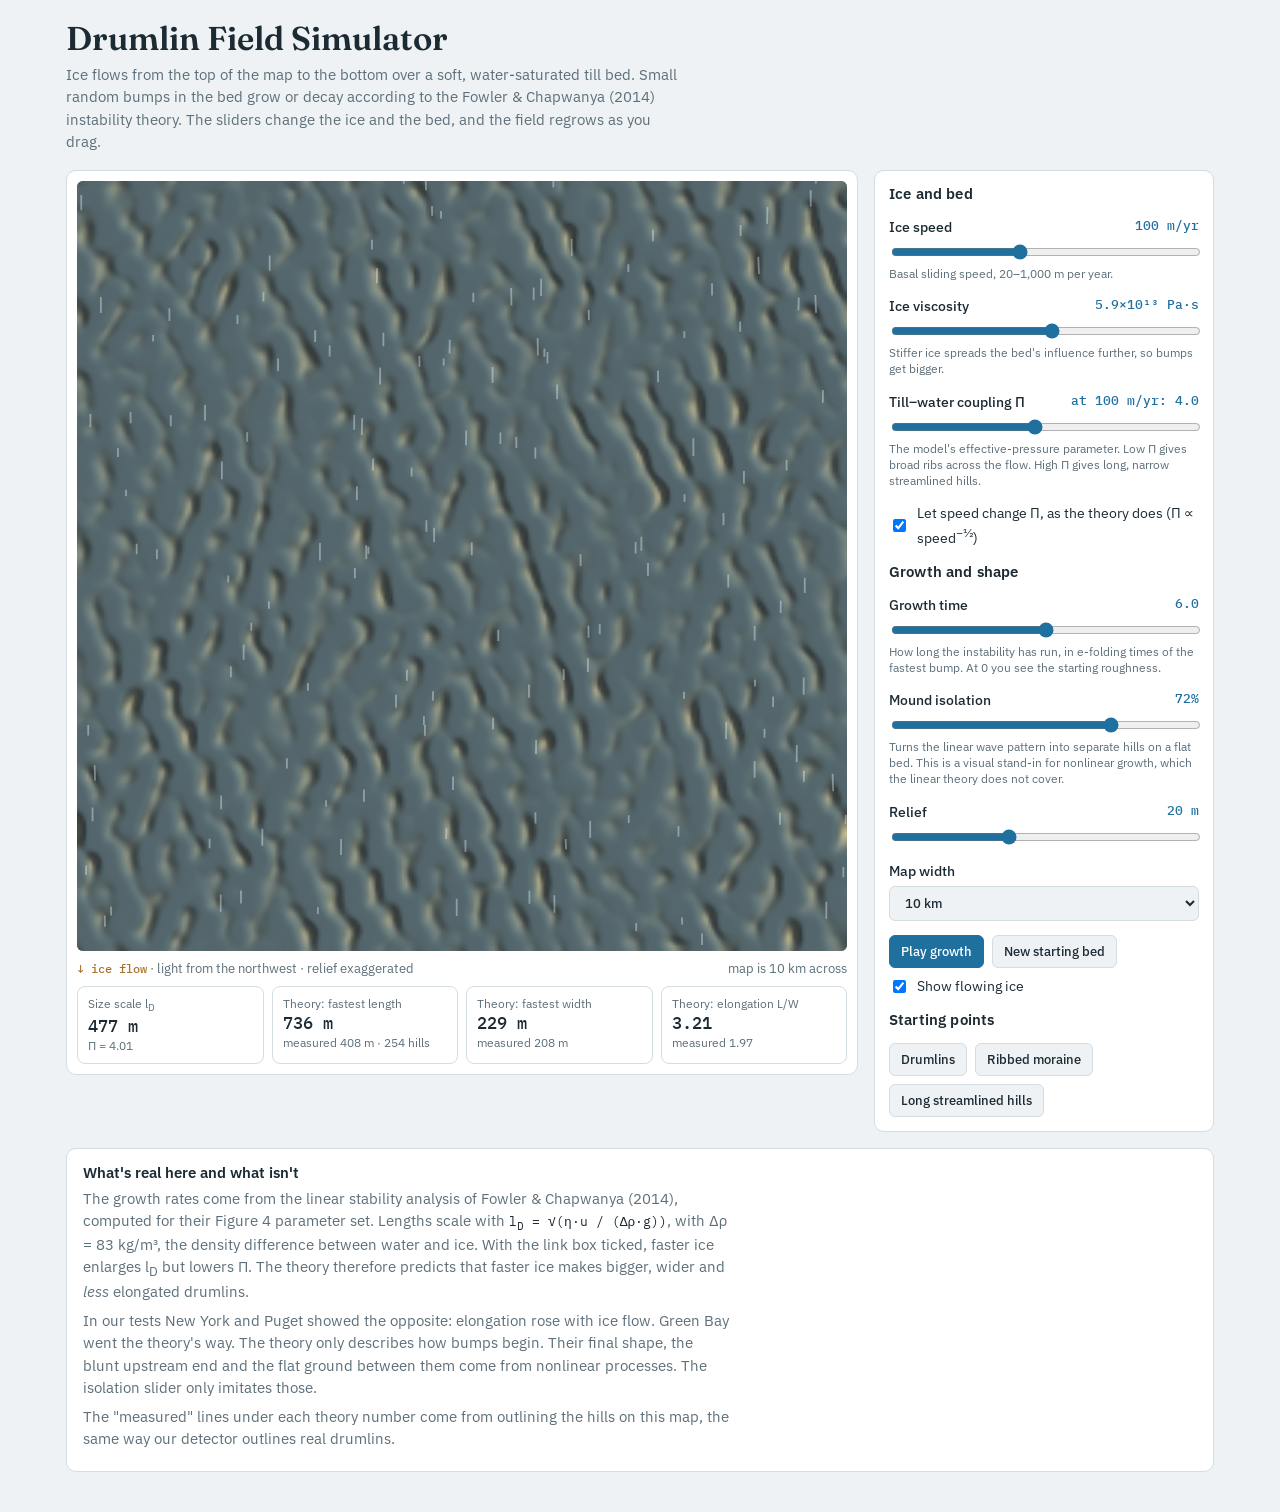
==== docs/sim/index.html @ 43f28263 "Drumlin formation write-up, code and data as a GitHub Pages site Co-Authored-By: Claude Opus 5.5 <no" ====
<!DOCTYPE html>
<html lang="en">
<head>
<meta charset="utf-8">
<meta name="viewport" content="width=device-width, initial-scale=1">
<title>Drumlin Field Simulator</title>
<link rel="preconnect" href="https://fonts.googleapis.com">
<link href="https://fonts.googleapis.com/css2?family=Fraunces:opsz,wght@9..144,600&family=IBM+Plex+Sans:wght@400;500;600&family=IBM+Plex+Mono:wght@400;500&display=swap" rel="stylesheet">
<style>
/* Layout: terrain map first, controls stacked beside it on desktop and below it on phones. Glacial palette: slate neutrals, meltwater-blue accent, till-ochre secondary. */
:root{
  --bg:#eef2f4; --panel:#ffffff; --ink:#1c2a33; --muted:#5d6f7a; --line:#d3dde2;
  --accent:#1f6f9f; --till:#a8742a;
  --display:"Fraunces", Georgia, serif; --body:"IBM Plex Sans", system-ui, sans-serif; --mono:"IBM Plex Mono", ui-monospace, monospace;
  color-scheme: light;
}
@media (prefers-color-scheme: dark){
  :root:not([data-theme="light"]){ --bg:#0f171c; --panel:#16222a; --ink:#e3ecf0; --muted:#93a6b0; --line:#2a3a44; --accent:#5fb0e0; --till:#d9a45a; color-scheme: dark; }
}
:root[data-theme="dark"]{ --bg:#0f171c; --panel:#16222a; --ink:#e3ecf0; --muted:#93a6b0; --line:#2a3a44; --accent:#5fb0e0; --till:#d9a45a; color-scheme: dark; }
*{box-sizing:border-box}
html,body{margin:0;background:var(--bg);color:var(--ink);font:15px/1.5 var(--body)}
main{max-width:1180px;margin:0 auto;padding:20px 16px 40px;display:grid;gap:16px}
header h1{font:600 clamp(1.5rem,3.4vw,2.2rem)/1.15 var(--display);margin:0 0 6px;text-wrap:balance}
header p{margin:0;color:var(--muted);max-width:68ch}
.app{display:grid;grid-template-columns:minmax(0,1fr) 340px;gap:16px;align-items:start}
@media (max-width:860px){.app{grid-template-columns:1fr}}
.mapcard{background:var(--panel);border:1px solid var(--line);border-radius:10px;padding:10px;display:grid;gap:8px}
.mapwrap{position:relative;width:100%;aspect-ratio:1/1;border-radius:6px;overflow:hidden;background:#888}
.mapwrap canvas{position:absolute;inset:0;width:100%;height:100%;image-rendering:auto}
.maprow{display:flex;flex-wrap:wrap;gap:8px;align-items:center;justify-content:space-between;font-size:13px;color:var(--muted)}
.stats{display:grid;grid-template-columns:repeat(4,minmax(0,1fr));gap:8px}
@media (max-width:520px){.stats{grid-template-columns:repeat(2,minmax(0,1fr))}}
.stat{border:1px solid var(--line);border-radius:8px;padding:8px 10px}
.stat .k{font-size:12px;color:var(--muted)}
.stat .v{font:500 1.15rem/1.2 var(--mono);font-variant-numeric:tabular-nums}
.stat .s{font-size:12px;color:var(--muted);font-variant-numeric:tabular-nums}
.panel{background:var(--panel);border:1px solid var(--line);border-radius:10px;padding:14px;display:grid;gap:14px}
.panel h2{font:600 1rem/1.2 var(--body);margin:0;letter-spacing:.01em}
.ctl{display:grid;gap:4px}
.ctl label{display:flex;justify-content:space-between;gap:8px;font-size:14px;font-weight:500}
.ctl label output{font:500 13px var(--mono);color:var(--accent);font-variant-numeric:tabular-nums;white-space:nowrap}
.ctl small{color:var(--muted);font-size:12px;line-height:1.35}
input[type=range]{width:100%;accent-color:var(--accent)}
.row{display:flex;flex-wrap:wrap;gap:8px}
button,select{font:500 13px var(--body);color:var(--ink);background:var(--bg);border:1px solid var(--line);border-radius:6px;padding:7px 11px;cursor:pointer}
button:hover,select:hover{border-color:var(--accent)}
button.primary{background:var(--accent);color:#fff;border-color:var(--accent)}
button:focus-visible,select:focus-visible,input:focus-visible{outline:2px solid var(--accent);outline-offset:2px}
.check{display:flex;gap:8px;align-items:center;font-size:14px}
.notes{background:var(--panel);border:1px solid var(--line);border-radius:10px;padding:14px 16px;color:var(--ink)}
.notes h2{font:600 1rem var(--body);margin:0 0 6px}
.notes p{margin:6px 0;max-width:72ch;color:var(--muted)}
.notes code{font-family:var(--mono);font-size:13px;color:var(--ink)}
.flowtag{font:500 12px var(--mono);color:var(--till)}
</style>
</head>
<body>
<main>
  <header>
    <h1>Drumlin Field Simulator</h1>
    <p>Ice flows from the top of the map to the bottom over a soft, water-saturated till bed. Small random bumps in the bed grow or decay according to the Fowler &amp; Chapwanya (2014) instability theory. The sliders change the ice and the bed, and the field regrows as you drag.</p>
  </header>

  <div class="app">
    <section class="mapcard" aria-label="Simulated bed">
      <div class="mapwrap" id="mapwrap">
        <canvas id="terrain" width="256" height="256" aria-label="Shaded relief of the simulated glacier bed"></canvas>
        <canvas id="ice" aria-hidden="true"></canvas>
      </div>
      <div class="maprow">
        <span><span class="flowtag">↓ ice flow</span> · light from the northwest · relief exaggerated</span>
        <span id="scalebar"></span>
      </div>
      <div class="stats">
        <div class="stat"><div class="k">Size scale l<sub>D</sub></div><div class="v" id="sLd">–</div><div class="s" id="sPi">–</div></div>
        <div class="stat"><div class="k">Theory: fastest length</div><div class="v" id="sL">–</div><div class="s" id="sLm">–</div></div>
        <div class="stat"><div class="k">Theory: fastest width</div><div class="v" id="sW">–</div><div class="s" id="sWm">–</div></div>
        <div class="stat"><div class="k">Theory: elongation L/W</div><div class="v" id="sE">–</div><div class="s" id="sEm">–</div></div>
      </div>
    </section>

    <section class="panel" aria-label="Controls">
      <h2>Ice and bed</h2>
      <div class="ctl">
        <label for="u">Ice speed <output id="uo"></output></label>
        <input id="u" type="range" min="0" max="1" step="0.001" value="0.411">
        <small>Basal sliding speed, 20–1,000 m per year.</small>
      </div>
      <div class="ctl">
        <label for="eta">Ice viscosity <output id="etao"></output></label>
        <input id="eta" type="range" min="0" max="1" step="0.001" value="0.52">
        <small>Stiffer ice spreads the bed's influence further, so bumps get bigger.</small>
      </div>
      <div class="ctl">
        <label for="pi">Till–water coupling Π <output id="pio"></output></label>
        <input id="pi" type="range" min="0" max="1" step="0.001" value="0.463">
        <small>The model's effective-pressure parameter. Low Π gives broad ribs across the flow. High Π gives long, narrow streamlined hills.</small>
      </div>
      <label class="check" for="link"><input id="link" type="checkbox" checked> <span>Let speed change Π, as the theory does (Π ∝ speed<sup>−½</sup>)</span></label>

      <h2>Growth and shape</h2>
      <div class="ctl">
        <label for="t">Growth time <output id="to"></output></label>
        <input id="t" type="range" min="0" max="12" step="0.05" value="6">
        <small>How long the instability has run, in e-folding times of the fastest bump. At 0 you see the starting roughness.</small>
      </div>
      <div class="ctl">
        <label for="iso">Mound isolation <output id="isoo"></output></label>
        <input id="iso" type="range" min="0" max="1" step="0.01" value="0.72">
        <small>Turns the linear wave pattern into separate hills on a flat bed. This is a visual stand-in for nonlinear growth, which the linear theory does not cover.</small>
      </div>
      <div class="ctl">
        <label for="relief">Relief <output id="reliefo"></output></label>
        <input id="relief" type="range" min="2" max="50" step="1" value="20">
      </div>
      <div class="ctl">
        <label for="size">Map width</label>
        <select id="size"><option value="10000" selected>10 km</option><option value="20000">20 km</option><option value="40000">40 km</option></select>
      </div>
      <div class="row">
        <button class="primary" id="play" type="button">Play growth</button>
        <button id="seed" type="button">New starting bed</button>
        <label class="check" for="showice"><input id="showice" type="checkbox" checked> Show flowing ice</label>
      </div>
      <h2>Starting points</h2>
      <div class="row">
        <button type="button" data-preset="drumlins">Drumlins</button>
        <button type="button" data-preset="ribs">Ribbed moraine</button>
        <button type="button" data-preset="streamlined">Long streamlined hills</button>
      </div>
    </section>
  </div>

  <section class="notes">
    <h2>What's real here and what isn't</h2>
    <p>The growth rates come from the linear stability analysis of Fowler &amp; Chapwanya (2014), computed for their Figure 4 parameter set. Lengths scale with <code>l<sub>D</sub> = √(η·u / (Δρ·g))</code>, with Δρ = 83 kg/m³, the density difference between water and ice. With the link box ticked, faster ice enlarges l<sub>D</sub> but lowers Π. The theory therefore predicts that faster ice makes bigger, wider and <em>less</em> elongated drumlins.</p>
    <p>In our tests New York and Puget showed the opposite: elongation rose with ice flow. Green Bay went the theory's way. The theory only describes how bumps begin. Their final shape, the blunt upstream end and the flat ground between them come from nonlinear processes. The isolation slider only imitates those.</p>
    <p>The "measured" lines under each theory number come from outlining the hills on this map, the same way our detector outlines real drumlins.</p>
  </section>
</main>
<script>
const GROW={k1:[0.02, 0.02239, 0.02506, 0.02805, 0.0314, 0.03515, 0.03934, 0.04404, 0.0493, 0.05518, 0.06177, 0.06914, 0.07739, 0.08663, 0.09697, 0.10855, 0.12151, 0.13601, 0.15225, 0.17042, 0.19077, 0.21354, 0.23903, 0.26756, 0.2995, 0.33525, 0.37527, 0.42006, 0.47021, 0.52634, 0.58916, 0.65949, 0.73822, 0.82634, 0.92498, 1.03539, 1.15898, 1.29733, 1.45219, 1.62554, 1.81958, 2.03678, 2.27991, 2.55207, 2.85671, 3.19771, 3.57942, 4.0067, 4.48497, 5.02034, 5.61962, 6.29043, 7.04132, 7.88184, 8.82269, 9.87585, 11.05473, 12.37433, 13.85145, 15.50489, 17.35571, 19.42745, 21.7465, 24.34237, 27.24812, 30.50071, 34.14158, 38.21704, 42.779, 47.88552, 53.60159, 60.0],k2:[0.01, 0.01141, 0.01303, 0.01487, 0.01698, 0.01938, 0.02212, 0.02524, 0.02882, 0.03289, 0.03754, 0.04285, 0.04891, 0.05583, 0.06373, 0.07274, 0.08303, 0.09478, 0.10818, 0.12348, 0.14095, 0.16089, 0.18364, 0.20962, 0.23926, 0.27311, 0.31173, 0.35583, 0.40615, 0.4636, 0.52917, 0.60402, 0.68945, 0.78697, 0.89828, 1.02533, 1.17035, 1.33589, 1.52484, 1.74051, 1.98669, 2.26769, 2.58843, 2.95454, 3.37243, 3.84943, 4.3939, 5.01537, 5.72475, 6.53446, 7.4587, 8.51366, 9.71783, 11.09233, 12.66123, 14.45204, 16.49614, 18.82936, 21.4926, 24.53252, 28.00241, 31.96308, 36.48396, 41.64426, 47.53445, 54.25774, 61.93198, 70.69167, 80.69033, 92.1032, 105.13032, 120.0],Pi:[1.0, 1.3, 1.7, 2.2, 3.0, 4.0, 5.5, 7.5, 10.0, 14.0, 20.0],n1:72,n2:72,b64:'AAAAAAAAAAD//////////////v/+//3//f/8//v/+v/4//b/9P/x/+7/6f/k/97/1v/O/8X/u/+x/6n/pf+p/7n/3v8jAJcATQFgAu0DEgbhCE8MIhD1E0kXuhkdG38bEhsPGqwYFBdiFa0TABJlEOEOdw0oDPMK2gnZCPEHHgdhBrYFHAWSBBcEqANFA+wCAAAAAAAAAAD//////////////v/+//3//f/8//v/+v/4//b/9P/x/+7/6f/k/97/1v/O/8X/u/+x/6n/pf+p/7n/3v8jAJcATQFgAu0DEgbhCE8MIhD1E0kXuhkdG38bEhsPGqwYFBdiFa0TABJlEOEOdw0oDPMK2gnZCPEHHgdhBrYFHAWSBBcEqANFA+wCAAAAAAAAAAD//////////////v/+//3//f/8//v/+v/4//b/9P/x/+7/6f/k/97/1v/O/8X/u/+x/6n/pf+p/7n/3v8jAJcATQFgAu0DEgbhCE8MIhD1E0kXuhkdG38bEhsPGqwYFBdiFa0TABJlEOEOdw0oDPMK2gnZCPEHHgdhBrYFHAWSBBcEqANFA+wCAAAAAAAAAAD//////////////v/+//3//f/8//v/+v/4//b/9P/x/+7/6f/k/97/1v/O/8X/u/+x/6n/pf+p/7n/3v8jAJcATQFgAu0DEgbhCE8MIhD1E0kXuhkdG38bEhsPGqwYFBdiFa0TABJlEOEOdw0oDPMK2gnZCPEHHgdhBrYFHAWSBBcEqANFA+wCAAAAAAAA/////////////////v/+//3//f/8//v/+v/4//b/9P/x/+7/6f/k/97/1v/O/8X/u/+x/6n/pf+p/7n/3v8jAJcATQFgAu0DEgbhCE8MIxD1E0kXuhkdG38bEhsPGqwYFBdiFa0TABJlEOEOdw0oDPMK2gnZCPEHHgdhBrYFHAWSBBcEqANFA+wCAAAAAAAA//////////////7//v/+//3//f/8//v/+v/4//b/9P/x/+3/6f/k/97/1v/O/8X/u/+x/6n/pf+p/7n/3v8jAJcATQFgAu0DEgbhCE8MIxD1E0kXuhkdG38bEhsPGqwYFBdiFa0TABJlEOEOdw0oDPMK2gnZCPEHHgdhBrYFHAWSBBcEqANFA+wCAAAAAP////////////////7//v/+//3//f/8//v/+v/4//b/9P/x/+3/6f/k/97/1v/O/8T/u/+x/6n/pf+p/7n/3v8jAJcATQFgAu4DEwbhCE8MIxD1E0kXuhkdG38bEhsPGqwYFBdiFa0TABJlEOEOdw0oDPMK2gnZCPEHHgdhBrYFHAWSBBcEqANFA+wCAAD///////////////////7//v/+//3//P/8//v/+v/4//b/9P/x/+3/6f/k/97/1v/O/8T/u/+x/6n/pf+p/7n/3v8jAJcATQFgAu4DEwbiCE8MIxD1E0kXuhkdG38bEhsPGqwYFBdiFa0TABJlEOEOdw0oDPMK2gnZCPEHHgdhBrYFHAWSBBcEqANFA+wC///////////////////+//7//v/+//3//P/8//v/+f/4//b/9P/x/+3/6f/k/93/1v/O/8T/u/+x/6n/pf+p/7n/3v8jAJcATgFgAu4DEwbiCE8MIxD1E0kXuhkdG38bEhsPGqwYFBdiFa0TABJlEOEOdw0oDPMK2gnZCPEHHgdhBrYFHAWSBBcEqANFA+wC///////////////////+//7//v/9//3//P/8//r/+f/4//b/9P/x/+3/6f/k/93/1v/O/8T/uv+x/6n/pf+p/7n/3v8kAJcATgFhAu4DEwbiCFAMIxD1E0kXuxkdG38bEhsPGqwYFBdiFa0TABJlEOEOdw0oDPMK2gnZCPEHHgdhBrYFHAWSBBcEqANFA+wC/////////////////v/+//7//v/9//3//P/7//r/+f/4//b/8//w/+3/6f/j/93/1v/O/8T/uv+x/6n/pf+p/7n/3/8kAJcATgFhAu4DFAbiCFAMJBD2E0oXuxkdG38bEhsPGqwYFBdiFa0TABJlEOEOdw0oDPMK2gnZCPEHHgdhBrYFHAWSBBcEqANFA+wC///////////+//7//v/+//7//f/9//z//P/7//r/+f/3//b/8//w/+3/6P/j/93/1v/N/8T/uv+x/6n/pf+p/7n/3/8kAJgATgFhAu8DFAbjCFAMJBD2E0oXuxkdG38bEhsPGqwYFBdiFa0TABJlEOEOdw0oDPMK2gnZCPEHHgdhBrYFHAWSBBcEqANFA+wC/v/+//7//v/+//7//v/+//7//f/9//z//P/7//r/+f/3//X/8//w/+z/6P/j/93/1v/N/8T/uv+x/6n/pf+p/7r/3/8kAJgATwFiAu8DFAbjCFEMJBD2E0oXuxkdG38bEhsPGqwYFBdiFa0TABJlEOEOdw0oDPMK2gnZCPEHHgdhBrYFHAWSBBcEqANFA+wC/v/+//7//v/+//7//v/9//3//f/8//z/+//6//r/+P/3//X/8v/w/+z/6P/j/9z/1f/N/8T/uv+x/6n/pf+p/7r/3/8kAJgATwFiAvADFQbkCFIMJRD3E0oXuxkeG38bEhsPGqwYFBdiFa0TABJlEOEOdw0oDPMK2gnZCPEHHgdhBrYFHAWSBBcEqANFA+wC/v/+//7//v/9//3//f/9//3//P/8//v/+//6//n/+P/2//T/8v/v/+z/5//i/9z/1f/N/8T/uv+w/6n/pf+p/7r/4P8lAJkAUAFjAvEDFgblCFIMJhD3E0sXuxkeG38bEhsPGqwYFBdiFa0TABJlEOEOdw0oDPMK2gnZCPEHHgdhBrYFHAWSBBcEqANFA+wC/f/9//3//f/9//3//P/8//z//P/7//v/+v/5//j/9//2//T/8v/v/+v/5//i/9z/1P/M/8P/uv+w/6n/pf+p/7r/4P8mAJoAUQFkAvIDGAbmCFQMJxD4E0sXvBkeG38bEhsPGqwYFBdiFawTABJlEOEOdw0oDPMK2gnZCPEHHgdhBrYFHAWSBBcEqANFA+wC/P/8//z//P/8//z//P/7//v/+//6//r/+f/4//j/9v/1//P/8f/u/+r/5v/h/9v/1P/M/8P/uf+w/6n/pf+p/7v/4f8mAJsAUgFmAvQDGQboCFUMKBD5E0wXvBkeG38bERsPGqwYExdiFawTABJlEOEOdw0oDPMK2gnZCPEHHgdhBrYFHAWSBBcEqANFA+wC+//7//v/+//7//v/+//6//r/+v/5//n/+P/4//b/9f/0//L/8P/t/+n/5f/g/9r/0//L/8L/uf+w/6j/pf+q/7v/4f8nAJwAVAFoAvYDGwbqCFcMKhD6E00XvBkeG4AbERsPGqwYExdiFawTABJlEOEOdw0oDPMK2gnZCPEHHgdhBrYFHAWSBBcEqANFA+wC+v/6//r/+v/6//r/+f/5//n/+P/4//j/9//2//X/9P/y//H/7v/s/+j/5P/f/9n/0v/K/8H/uP+v/6j/pf+q/7z/4v8pAJ4AVgFqAvgDHgbtCFoMLBD8E04XvRkeG4AbERsOGqwYExdiFawTABJlEOEOdw0oDPMK2QnZCPEHHgdhBrYFHAWSBBcEqANFA+wC+f/5//j/+P/4//j/+P/3//f/9//2//b/9f/0//T/8v/x/+//7f/q/+f/4//e/9j/0f/J/8D/uP+v/6j/pf+q/73/5P8qAKAAWAFtAvwDIgbxCF0MLxD+E1AXvhkfG4AbERsOGqwYExdiFawTABJlEOEOdw0oDPMK2QnZCPAHHgdgBrYFHAWSBBcEqANFA+wC+P/3//f/9//2//b/9v/1//X/9f/0//T/8//y//H/8P/v/+3/6//o/+X/4f/c/9b/z//I/7//t/+u/6j/pv+r/77/5f8tAKMAXAFxAgAEJgb1CGIMMxACFFIXvxkfG4AbERsOGqwYExdiFawTABJlEOEOdw0nDPMK2QnZCPAHHgdgBrYFHAWSBBcEqANFA+wC9//2//b/9f/0//T/9P/z//P/8v/y//H/8P/w/+//7f/s/+r/6P/l/+L/3v/a/9T/zf/G/77/tf+u/6j/pv+s/7//6P8wAKYAYAF2AgYELQb8CGgMOBAFFFQXwRkgG4AbERsOGqsYExdhFawTABJlEOEOdw0nDPMK2QnZCPAHHgdgBrYFHAWSBBcEqANFA+wC9v/1//T/9P/z//L/8f/x//D/7//v/+7/7f/s/+v/6v/p/+f/5f/i/9//2//X/9H/y//E/7z/tP+t/6f/pv+t/8H/6/80AKsAZgF9Ag0ENQYECW8MPxAKFFgXwxkhG4AbERsOGqsYEhdhFawT/xFlEOEOdw0nDPMK2QnZCPAHHgdgBrYFHAWSBBcEqANFA+wC9//1//T/8//y//D/7//u/+3/7P/r/+r/6v/p/+f/5v/l/+P/4f/e/9v/2P/T/87/yP/B/7r/sv+s/6f/p/+v/8T/7v85ALIAbgGGAhcEPwYOCXkMRxARFFwXxRkiG4AbEBsNGqoYEhdhFasT/xFkEOEOdg0nDPMK2QnZCPAHHgdgBrYFHAWSBBcEqANFA+wC+P/2//X/8//x//D/7v/t/+v/6v/o/+f/5v/k/+P/4v/g/97/3P/a/9f/0//P/8r/xP++/7f/sf+r/6f/qP+x/8j/9P9AALoAeAGRAiQETQYcCYYMUhAaFGIXyBkjG4AbEBsMGqoYERdgFasT/xFkEOAOdg0nDPMK2QnZCPAHHgdgBrYFHAWSBBcEqANFA+wC+f/3//b/9P/y//D/7v/s/+r/6P/m/+T/4v/h/9//3f/b/9n/1//U/9L/zv/K/8b/wP+7/7X/r/+q/6j/qv+1/83/+/9IAMUAhQGgAjQEXgYuCZcMYRAkFGkXzBklG4EbEBsMGqkYEBdgFaoT/hFkEOAOdg0nDPMK2QnZCPAHHgdgBrYFHAWSBBcEqANFA+wC+v/5//f/9v/0//L/8P/t/+r/6P/l/+P/4P/e/9v/2f/X/9T/0v/P/8z/yf/F/8H/vP+3/7L/rf+q/6n/rf+6/9T/BABUANQAlgG0AkoEdQZFCa0McxAzFHIX0hknG4EbDxsLGqgYEBdfFaoT/hFkEOAOdg0nDPMK2QnZCPAHHgdgBrYFHAWSBBcEqANFA+wC+//6//n/+P/2//T/8v/v/+z/6v/m/+P/4P/d/9r/1//U/9D/zv/K/8f/xP/A/7z/uP+0/7D/rP+q/6v/sf/B/97/EQBkAOcArAHNAmYEkwZjCckMixBFFH8X2RkqG4IbDhsKGqcYDhdeFakT/RFjEOAOdg0nDPMK2QnZCPAHHgdgBrYFHAWSBBcEqANFA+wC/P/8//v/+v/4//b/9P/y//D/7f/q/+b/4v/f/9v/1//T/8//y//I/8T/wP+9/7n/tv+y/6//rf+t/7D/uf/L/+z/IgB6AAABygHuAosEugaKCe0MqxBdFI8X4hkuG4IbDRsIGqUYDRdcFagT/BFiEN8OdQ0mDPIK2QnZCPAHHgdgBrYFHAWSBBcEqANFA+wC/f/9//z/+//6//n/9//1//P/8f/u/+r/5//j/9//2v/W/9H/zf/J/8T/wP+9/7n/tv+z/7H/sf+y/7j/xP/a////OgCWACIB8AEaA7sE7Aa8CRwN0xB8FKMX7RkzG4MbDBsGGqIYChdaFaYT+xFiEN4OdQ0mDPIK2QnYCPAHHgdgBrYFHAWSBBcEqANFA+wC/v/9//3//P/8//v/+v/4//f/9f/y//D/7P/p/+X/4f/c/9j/0//O/8r/xf/B/77/u/+5/7j/uv++/8f/1v/w/xoAWgC8AE4BIwJTA/kELQf9CVkNBhGjFL0X/Bk5G4QbChsDGp8YCBdYFaQT+hFgEN4OdA0mDPIK2AnYCPAHHgdgBrYFHAWSBBcEqANFA+wC/v/+//7//f/9//z//P/7//r/+P/2//X/8v/w/+3/6f/m/+H/3f/Z/9T/0P/N/8r/x//G/8f/y//S/97/8v8QAEAAhwDwAIoBZgKeA0kFgQdRCqYNSBHVFN4XDhpBG4YbCBv/GZsYBBdVFaIT+BFfENwOcw0lDPEK2AnYCPAHHgdgBrYFHAWSBBcEqANFA+wC/v/+//7//v/+//3//f/8//z/+//6//n/+P/2//T/8v/w/+3/6v/n/+T/4f/f/93/3P/d/+D/5v/w/wEAGgA+AHUAwwA1AdgBvgL+A7EF7Qe7CgkOmxEUFQgYJhpLG4cbBRv6GZYY/xZRFZ8T9RFdENsOcg0kDPEK2AnYCO8HHgdgBrYFHAWSBBcEqANFA+wC///+//7//v/+//7//v/+//7//f/9//3//P/8//v/+v/6//n/+P/3//b/9v/2//f/+f/9/wQADgAdADMAUgB+ALwAFQGRAT8CMQN8BDcGdwhDC4UOBBJjFTwYQxpXG4gbARv0GY8Y+RZMFZoT8hFaENkOcQ0jDPAK1wnXCO8HHQdgBrUFHAWSBBcEqANFA+wC/v/+//7//v///////////////////wAAAAAAAAEAAQACAAMABQAGAAkADAAQABUAHAAlADEAQgBYAHUAnQDSABwBgAEJAsUCxQMcBeIGJgntCyEPhhLFFX0YZhpmG4ob+xrrGYcY8RZFFZUT7hFXENYObw0iDO8K1gnXCO8HHQdgBrUFHAWSBBcEqANFA+wC/v/+//7//v////////8AAAAAAAABAAIAAwAEAAYACAAKAA0AEAAVABsAIgAqADUAQgBSAGYAfwCfAMcA+gA+AZUBCQKjAnADgQToBbgHAArBDOEPJhM8FssYkRp3G4ob9BrgGXsY5hY8FY4T6BFTENMObA0gDO4K1QnWCO4HHQdfBrUFHAWSBBcEqANFA+wC/v/+//7//v/+//////8AAAAAAQACAAQABQAHAAoADQAQABUAGwAiACsANgBEAFQAaACBAJ8AwwDwACYBagG/ASoCsgJiA0UEawXkBsEIDAvDDckQ5RPLFigZwxqKG4ob6RrSGWwY2RYwFYQT4RFNEM8OaQ0eDOwK1AnVCO4HHAdfBrUFHAWSBBcEqANFA+wC/f/9//7//v/+//////8AAAEAAgADAAUABwAKAA0AEQAWAB0AJQAvADsASgBcAHMAjwCxANoACwFHAZAB6AFUAtgCewNHBEYFhgYVCAAKTQz1DtoRxhRwF5IZ/BqeG4cb2hq+GVkYxxYiFXgT1xFGEMoOZQ0aDOoK0gnUCO0HHAdfBrQFGwWSBBYEqANFA+wC/P/8//3//f/+//7///8AAAEAAgAEAAYACQAMABAAFQAcACQALgA7AEoAXQB1AJIAtgDiABcBVwGlAQICcwL6Ap0DYQRPBXEG0Ad5CXQLwQ1WEBITwxUpGAcaOBuxG4AbxhqlGT8YsBYOFWkTyxE8EMIOYA0WDOcK0AnSCOwHGwdeBrQFGwWSBBYEqANFA+wC+//7//z//P/8//3//v///wAAAgAEAAcACgAOABMAGQAhACsAOABHAFoAcQCOALIA3wAVAVcBpwEIAnwCCAOuA3QEXwV2Br8HRAkJCxMNXg/aEWYU1BbtGIIadBvAG3MbqRqDGR4Ykxb2FFUTuxEwELkOWQ0RDOMKzgnQCOoHGgddBrQFGwWRBBYEqANEA+wC+f/6//r/+v/7//z//f/+/wAAAgAEAAcACwAQABYAHgAnADMAQQBUAGoAhwCqANUACgFLAZsB/AFxAv4CpwNvBFwFcQazBygJ0wq2DM8OExFwE8UV6RewGfcaqBvEG1obghpXGfMXbRbWFDsTpxEgEK0OUA0LDN4KygnOCOgHGAdcBrMFGgWRBBYEpwNEA+wC9//3//j/+P/5//r/+//9////AQAEAAgADAASABkAIgAtADsATABiAHwAngDHAPoAOQGGAeQBVwLiAokDUAQ8BU8Gjwf+CJ4KbgxrDowQxBL8FBQX7BhgGlgbyRu3GzAbShocGbwXPBatFBoTjREMEJ4ORA0CDNgKxQnKCOYHFwdbBrIFGgWQBBYEpwNEA+wC9P/1//X/9v/3//j/+f/7//3/AAADAAcADQATABwAJgAzAEMAVwBwAJAAtwDnACIBbAHGATQCugJbAx0EAgURBksHswhLChAM/g0NEC8SURRcFjUYwBnkGpQbyhuOG+8a/hnPGHQX/hV4FO8SaxHyD4oONg33C9AKvwnGCOMHFAdZBrEFGQWQBBUEpwNEA+wC8P/x//H/8v/z//X/9v/4//v//v8CAAcADQAUAB4AKgA5AEwAYwCBAKUA0gAKAU4BowELAokCIwPbA7cEuwXrBkgI1AmMC20Nbg+BEZYTmBVxFwgZShonG5gbnRs/G40alhlrGBkXrxU2FLoSQRHRD3EOIw3pC8UKuAnACN8HEQdXBq8FGAWPBBQEpgNEA+sC6//s/+3/7v/v//D/8v/0//f/+////wUADAAVACAALgBAAFUAcACSALwA7wAvAX4B3wFVAuUCkgNiBFgFeAbEBz8J5gq0DKMOphCtEqYUfRYdGHUZdRoVG1MbNBu/GgMaDRnqF6YWSxXjE3YSCxGoD1EOCg3XC7gKrgm5CNkHDgdUBq0FFgWOBBQEpgNDA+sC5f/l/+b/5//p/+r/7P/v//L/9//8/wIACwAVACIAMgBGAF4AfQCkANQADwFYAbEBHwKkAkUDBwTsBPoFMgeWCCYK3AuzDZ8PkhF8E0sV7BZRGGwZMxqjGrwahRoGGkoZXRhIFxcW0BR8EyISyBBzDygO6wy/C6YKoQmwCNIHCAdRBqoFFAWNBBMEpQNDA+sC3P/d/97/3//g/+L/5f/o/+z/8P/2//7/CAATACIANABLAGgAiwC3AO0AMAGCAecBYgL3AqoDfgR4BZoG5QdZCfMKqwx5DlEQIxLhE3oV4RYJGOwYhBnPGdEZjxkQGV4YgReBFmgVOhT+EroRdBAxD/UNxAyiC5AKkAmkCMoHAgdMBqcFEgWLBBIEpANCA+oC0P/R/9L/1P/W/9j/2//e/+P/6P/v//j/AgAQACEANgBQAHAAmADKAAcBUwGwASACqQJNAxAE9gQBBjIHiQgCCpoLRg38Dq8QUhLYEzUVXxZPFwEYchijGJgYVRjfFz4XeBaTFZYUhRNmEj0RDhDgDrYNkwx9C3QKfAmUCL4H+gZGBqMFDwWJBBAEowNBA+oCwv/C/8T/xv/I/8r/zf/R/9b/3f/k/+7/+/8KAB0ANQBTAHgApQDdACIBdwHeAVwC8gKkA3YEagWBBrsHFAmIChAMog0yD7UQIRJqE4oUehU2Fr4WERcxFyAX4hZ8FvAVRhWAFKITshKyEacQlA99DmgNVwxOC1EKYQmBCLAH7wY+Bp0FCwWGBA4EogNAA+kCrv+v/7H/sv+1/7j/vP/A/8b/zf/W/+H/7/8BABcAMgBUAH0AsQDwAD0BnAEOApcCOgP6A9gE1gXzBi0IfwniCk4Mug0bD2cQlxGkEooTRRTWFDwVeBWNFXsVRhXxFH4U8BNKE48SwRHjEPgPAw8IDgkNDAwVCyUKQAloCJ0H4gY0BpYFBQWCBAsEoAM/A+gClP+W/5j/mv+c/6D/pP+p/7D/uP/C/8//3//z/wwAKwBRAIAAugABAVcBvwE8AtECfwNJBDAFMgZOB4AIwQkJC1AMjg27Ds8PxRCaEU0S3BJJE5QTwBPNE70TkhNOE/MSgRL6EWERthD6DzEPXA59DZkMswvPCu8JFwlJCIYH0AYoBo0F/wR9BAgEnQM9A+YCc/91/3f/ef98/4D/hf+L/5P/nP+o/7f/yf/g//z/HwBKAH8AwAAOAW4B4AFnAgYDvgOPBHkFegaNB64I1Qn6ChcMJA0cDvoOvQ9iEOoQVRGmEd0R/BEEEvgR1xGiEVwRAxGaEB8QlQ/8DlQOnw3fDBcMSgt7Cq0J5AgiCGkHuwYYBoEF9gR3BAMEmgM7A+UCSP9K/0z/T/9T/1f/Xf9k/2z/d/+F/5X/qv/E/+T/DAA8AHgAwAAXAX8B+wGMAjMD8QPFBK0FpgapB7IIuQm4CqgLhgxNDfwNkg4PD3UPxA//DycQPhBEEDoQIhD6D8YPgw8yD9MOZw7sDWQNzwwuDIIL0AoYCl8JpwjzB0UHoAYEBnIF6wRvBP0DlgM4A+MCEP8S/xX/GP8c/yH/KP8w/zr/Rv9W/2n/gf+e/8P/8P8mAGkAuQAYAYoBDgKmAlQDFQTnBMgFsgagB4wIcAlHCg0LvwtcDOMMVQ2zDf4NOQ5kDoEOkg6WDo8Ofg5hDjsOCQ7NDYYNMw3UDGgM8AtsC90KRQqmCQMJXgi6BxkHfgbqBV8F3QRlBPYDkAM0A+ACyP7K/s3+0f7W/tz+4/7t/vj+B/8Y/y7/Sv9s/5X/x/8FAE8ApwAPAYkBFQK0AmQDJATwBMUFnAZxBz8IAAmyCVIK3gpYC8ALFQxcDJMMvgzeDPQMAA0DDf8M8gzeDMMMnwxzDD4MAAy4C2YLCAueCisKrQknCZoICQh2B+QGVgbMBUgFzARYBOwDiQMvA9wCa/5u/nL+dv58/oL+i/6W/qP+tP7J/uL+Av8o/1f/kP/V/ycAiAD4AHoBDQKvAmADGwTeBKMFZQYgB88HcQgCCYEJ8AlOCpwK3QoSCzsLWwtzC4MLjAuPC4wLhAt2C2MLSgsqCwQL1wqiCmMKHArKCW4JCQmaCCQIqAcoB6YGJQamBSsFtgRIBOADgAMoA9gC9f34/fz9Av4I/hD+Gv4n/jf+Sv5i/oD+pP7Q/gb/Rv+T/+7/WADRAFoB8QGWAkQD+AOvBGIFDwaxBkYHywdBCKcI/ghHCYMJtAncCfwJFAomCjIKOQo8CjsKNQosCh8KDQr3CdwJvAmVCWcJMQnzCK0IXQgECKQHPAfPBl4G6wV5BQgFnAQ0BNEDdgMgA9ICYP1k/Wn9b/13/YD9jP2b/a79xP3h/QP+Lf5g/p3+5v48/6D/FACVACUBwAFlAhADvANlBAgFoAUsBqoGGQd5B8sHEAhKCHkInwi+CNYI6Qj3CAEJBwkKCQkJBgkACfcI6wjcCMkIsgiWCHUITgggCOsHrgdoBxsHxwZsBgwGqQVEBd8EfAQbBL8DaAMWA8oCp/yr/LH8ufzC/M783Pzu/AT9H/1A/Wj9mf3U/Rr+bf7N/jz/uP9DANgAdwEcAsICZgMDBJcEHgWYBQQGYgayBvUGLQdcB4IHoAe5B8wH2wfnB+8H9Af3B/cH9gfyB+wH5AfaB8wHvAepB5EHdQdUBywH/wbKBo4GSwYCBrIFXwUHBa8EVgT+A6gDVwMJA8ACxvvM+9P73Pvn+/X7Bvwb/DX8Vvx8/Kz85fwp/Xr91/1D/r3+RP/X/3QAFgG6AV0C+gKNAxUEjwT8BFoFqwXvBSgGWAZ/Bp4GuAbMBt0G6QbzBvoG/gYBBwIHAgcAB/wG9wbwBucG3AbPBr4GqgaSBnYGVAYtBv8FzAWSBVIFDQXEBHcEKQTbA40DQgP5ArUCvvrF+s762frm+vf6C/sk+0P7afuX+877Efxf/Lv8Jf2d/SP+tf5S//X/nABBAeIBegIHA4YD+ANbBLAE+QQ2BWgFkgW0Bc8F5gX4BQYGEQYZBiAGJAYnBikGKQYoBiYGIwYeBhkGEQYIBvwF7gXeBckFsQWUBXIFSwUfBe0EtQR5BDkE9wOyA20DKQPmAqYClvmf+an5tfnF+dj58PkO+jL6XvqT+tP6H/t4+9/7Vvza/G39C/6x/lz/CACxAFIB6QFzAu4CWwO5AwkETQSFBLQE2wT6BBQFKAU5BUYFUAVYBV4FYwVmBWgFaQVpBWgFZgVjBV8FWgVUBUwFQwU3BSkFGAUDBeoEzQSsBIUEWgQqBPYDvgOEA0gDDAPPApUCX/ho+HP4gviU+Kr4xfjm+A75QPl8+cP5F/p6+uz6bfv9+5v8RP30/aj+W/8JAK4ARgHRAU0CuQIWA2UDpwPfAwwEMgRQBGkEfQSNBJoEpASsBLIEtwS7BL0EvgS/BL8EvgS9BLoEtwSzBK4EpwSfBJUEiQR6BGkEVAQ7BB4E/QPYA68DgQNRAx4D6gK0AoACMvc890j3V/dq94L3n/fC9+33Ivhi+K34B/lw+ej5cfoJ+7D7Yfwa/db9kf5G//L/kQAhAaABEAJwAsICBgM/A24DlQO0A84D4wPzAwEECwQUBBoEHwQjBCYEKAQpBCoEKgQpBCgEJgQjBCAEGwQWBA8EBwT8A/AD4QPPA7oDoQOFA2UDQQMaA/ACxAKWAmcCMfY79kf2VvZp9oD2nfbA9uv2H/de96n3A/hs+OX4bvkJ+rL6Z/sl/Oj8qv1o/hz/xP9dAOUAXQHEARwCZgKkAtcCAQMjAz8DVQNoA3YDggOLA5IDmAOdA6ADowOkA6YDpgOmA6YDpQOjA6EDngObA5YDkAOJA4ADdgNpA1oDSAMzAxoD/wLgAr4CmgJzAksCfvWH9ZL1n/Ww9cX13vX+9SX2VPaO9tP2JfeG9/j3evgN+bD5Yvoe++L7qfxt/Sv+3f6C/xYAmQAMAW4BwQEHAkECcQKYArgC0gLnAvgCBQMQAxkDIAMlAykDLAMvAzEDMgMyAzMDMgMyAzADLwMsAykDJgMhAxsDEwMKAwAD8wLjAtECvAKlAooCbQJNAiwCLfU09Tz1R/VV9Wb1e/WU9bT12/UK9kT2ifbc9j33r/cx+MT4Z/kY+tT6mPtd/B/92/2L/i3/wP9BALEAEgFjAagB4AEPAjUCVAJuAoICkwKgAqsCswK6Ar8CwwLGAskCywLMAs0CzQLNAswCzALKAsgCxgLDAr8CugKzAqwCowKYAooCewJpAlUCPgIlAgkCP/VE9Ur1UvVc9Wn1ePWL9aP1wPXj9Q/2RPaE9tD2KveU9w74mPgy+dr5jvpK+wj8xvx+/Sz+zP5e/9//UACxAAMBSAGCAbEB2AH4ARICJgI3AkUCUAJYAl8CZQJpAmwCbwJxAnICcwJ0AnQCdAJzAnICcAJuAmwCaAJkAl8CWAJRAkcCPAIvAiACDgL7AeUBpvWp9a71s/W69cL1zPXZ9en1/fUW9jT2WfaG9rz2/vZM96j3EviN+Bf5r/lT+gH7tftp/Bv9xP1j/vX+d//q/00AogDqACYBVwGAAaEBvQHTAeQB8wH+AQcCDwIVAhkCHQIgAiICJAIlAiUCJgImAiUCJAIjAiICIAIdAhkCFQIPAgkCAQL3AewB3wHQAb8BSvZM9k72UvZW9lv2YvZq9nT2gPaQ9qP2u/bY9vz2KPdd95z36PdA+Kb4G/me+S76yfps+xP8uvxe/fn9if4M/4H/6P9BAIwAzAAAASwBUAFuAYUBmQGoAbUBvwHHAc4B0wHXAdoB3AHeAeAB4AHhAeEB4QHgAeAB3gHcAdoB1wHTAc8ByQHCAboBsQGmAZkBEfcS9xT3FvcY9xz3H/ck9yr3Mvc790f3Vfdn9333mPe59+L3EvhN+JL45PhC+a75Jvqr+jn7zvtm/P/8k/0g/qP+Gv+D/+D/MAB0AK0A3AADASQBPgFTAWUBcgF+AYcBjgGUAZgBnAGfAaEBogGkAaQBpQGlAaUBpAGjAaIBoAGdAZoBlgGSAYwBhQF9AXMB5/fo9+n36vfr9+337/fy9/X3+vf/9wb4DvgY+CX4NfhJ+GH4fvii+M74AvlA+Yn53vk++qr6Ifuh+yf8sPw6/cD9P/62/iH/gf/V/x0AWwCPALoA3gD7ABMBJgE2AUMBTQFVAVwBYQFlAWgBawFtAW4BbwFwAXABcAFwAW8BbgFsAWoBaAFkAWABXAFWAU8BAAAAAAAAAAAAAAAA///////////+//7//v/9//z/+//6//j/9//0//L/7v/q/+X/3v/X/8//xf+7/7H/qP+j/6X/s//W/xgAiQA9AU4C1gPrBZEIrgsCDzUS6hTaFu0XLxjLF+0WwBViFO4SchH9D5UOPw3/C9YKxAnKCOYHFgdbBrIFGQWQBBUEpwNEA+wCAAAAAAAAAAAAAP/////////////+//7//v/9//z/+//6//j/9//0//L/7v/q/+X/3v/X/8//xf+7/7H/qP+j/6X/s//W/xgAiQA9AU4C1gPrBZEIrgsCDzUS6hTaFu0XLxjLF+0WwBViFO4SchH9D5UOPw3/C9YKxAnKCOYHFgdbBrIFGQWQBBUEpwNEA+wCAAAAAAAAAAAAAP/////////////+//7//v/9//z/+//6//j/9//0//L/7v/q/+X/3v/X/8//xf+7/7H/qP+j/6X/s//W/xgAiQA9AU4C1gPrBZEIrgsCDzUS6hTaFu0XLxjLF+0WwBViFO4SchH9D5UOPw3/C9YKxAnKCOYHFgdbBrIFGQWQBBUEpwNEA+wCAAAAAAAAAAAAAP/////////////+//7//v/9//z/+//6//j/9//0//L/7v/q/+X/3v/X/8//xf+7/7H/qP+j/6X/s//W/xgAiQA9AU4C1gPsBZEIrgsCDzUS6hTaFu0XLxjLF+0WwBViFO0SchH9D5UOPw3/C9YKxAnKCOYHFgdbBrIFGQWQBBUEpwNEA+wCAAAAAAAAAAAAAP/////////////+//7//f/9//z/+//6//j/9//0//L/7v/q/+X/3v/X/8//xf+7/7H/qP+j/6X/s//W/xgAiQA9AU4C1gPsBZEIrgsCDzUS6hTbFu0XLxjLF+0WwBViFO0SchH9D5UOPw3/C9YKxAnKCOYHFgdbBrIFGQWQBBUEpwNEA+wCAAAAAAAAAAD////////////////+//7//f/9//z/+//6//j/9v/0//H/7v/q/+T/3v/X/8//xf+7/7H/qP+j/6X/s//W/xgAiQA9AU4C1gPsBZIIrgsCDzUS6hTbFu0XLxjLF+0WwBViFO0SchH9D5UOPw3/C9YKxAnKCOYHFgdbBrIFGQWQBBUEpwNEA+wCAAAAAAAAAAD////////////////+//7//f/9//z/+//6//j/9v/0//H/7v/q/+T/3v/X/8//xf+7/7H/qP+j/6X/s//W/xgAiQA9AU4C1wPsBZIIrgsCDzUS6hTbFu0XLxjLF+0WwBViFO0SchH9D5UOPw3/C9YKxAnKCOYHFgdbBrIFGQWQBBUEpwNEA+wCAAAAAAAA/////////////////v/+//7//f/9//z/+//6//j/9v/0//H/7v/q/+T/3v/X/8//xf+7/7H/qP+j/6X/tP/W/xgAiQA+AU4C1wPsBZIIrgsCDzUS6hTbFu0XLxjLF+0WwBViFO0SchH9D5UOPw3/C9YKxAnKCOYHFgdbBrIFGQWQBBUEpwNEA+wCAAAAAP///////////////////v/+//7//f/9//z/+//6//j/9v/0//H/7v/q/+T/3v/X/8//xf+7/7H/qP+j/6X/tP/W/xgAiQA+AU4C1wPsBZIIrgsCDzUS6hTbFu0XLxjLF+0WwBViFO0SchH9D5UOPw3/C9YKxAnKCOYHFgdbBrIFGQWQBBUEpwNEA+wC/////////////////////////v/+//7//f/8//z/+//6//j/9v/0//H/7v/p/+T/3v/X/87/xf+7/7H/qP+j/6X/tP/W/xgAiQA+AU8C1wPsBZIIrgsCDzUS6hTbFu0XLxjLF+0WvxViFO0SchH9D5UOPw3/C9YKxAnKCOYHFgdbBrIFGQWQBBUEpwNEA+wC//////////////////////7//v/+//7//f/8//z/+//6//j/9v/0//H/7v/p/+T/3v/X/87/xf+7/7H/qP+j/6X/tP/W/xgAigA+AU8C1wPsBZIIrwsDDzYS6hTbFu0XLxjLF+0WvxViFO0SchH9D5UOPw3/C9YKxAnKCOYHFgdbBrIFGQWQBBUEpwNEA+wC///////////////////+//7//v/+//3//f/8//v/+v/5//j/9v/0//H/7f/p/+T/3v/X/87/xf+7/7H/qP+j/6X/tP/W/xkAigA+AU8C2APtBZMIrwsDDzYS6hTbFu0XLxjLF+0WvxViFO0SchH9D5UOPw3/C9YKxAnKCOYHFgdbBrIFGQWQBBUEpwNEA+wC//////////////7//v/+//7//v/+//3//f/8//v/+v/5//j/9v/0//H/7f/p/+T/3v/W/87/xf+7/7H/qP+j/6X/tP/W/xkAigA/AVAC2APtBZMIrwsDDzYS6xTbFu0XLxjLF+0WvxViFO0SchH9D5UOPw3/C9YKxAnKCOYHFgdbBrIFGQWQBBUEpwNEA+wC///+//7//v/+//7//v/+//7//v/9//3//P/8//v/+v/5//f/9v/z//D/7f/p/+T/3v/W/87/xf+7/7H/qP+j/6X/tP/X/xkAigA/AVAC2QPuBZQIsAsEDzYS6xTbFu0XMBjLF+0WvxViFO0SchH9D5UOPw3/C9YKxAnKCOYHFgdbBrIFGQWQBBUEpwNEA+wC/v/+//7//v/+//7//v/+//3//f/9//z//P/7//v/+v/4//f/9f/z//D/7f/o/+P/3f/W/87/xP+6/7H/qP+j/6X/tP/X/xkAiwBAAVEC2gPvBZUIsQsEDzcS6xTbFu0XMBjLF+0WvxViFO0SchH9D5UOPw3/C9YKxAnKCOYHFgdbBrIFGQWQBBUEpwNEA+wC/v/+//7//v/+//3//f/9//3//f/8//z/+//7//r/+f/4//b/9f/y//D/7P/o/+P/3f/W/83/xP+6/7D/qP+j/6b/tP/X/xoAiwBAAVIC2gPwBZYIsgsFDzgS7BTcFu0XMBjLF+0WvxViFO0SchH9D5UOPw3/C9YKxAnKCOYHFgdbBrIFGQWQBBUEpwNEA+wC/f/9//3//f/9//3//f/8//z//P/8//v/+//6//n/+P/3//b/9P/y/+//7P/n/+L/3P/V/83/xP+6/7D/qP+j/6b/tP/Y/xoAjABBAVMC3APxBZcIswsGDzgS7BTcFu0XMBjLF+0WvxViFO0SchH9D5UOPw3/C9YKxAnKCOUHFgdbBrIFGQWQBBUEpwNEA+wC/P/8//z//P/8//z//P/8//v/+//7//r/+v/5//n/+P/2//X/8//x/+7/6//n/+L/3P/U/8z/w/+6/7D/qP+j/6b/tf/Y/xsAjQBDAVQC3gPzBZkItQsIDzoS7RTcFu0XMBjLF+0WvxViFO0SchH9D5UOPw3/C9YKxAnKCOUHFgdbBrIFGQWQBBUEpwNEA+wC+//7//v/+//7//v/+//7//r/+v/6//n/+f/4//j/9//1//T/8v/w/+3/6v/m/+H/2//U/8z/w/+5/7D/qP+j/6b/tf/Z/xwAjwBEAVYC4AP2BZwItwsKDzsS7hTdFu4XMBjLF+0WvxViFO0SchH9D5UOPw3/C9YKxAnKCOUHFgdbBrIFGQWQBBUEpwNEA+wC+v/6//r/+v/6//r/+f/5//n/+f/4//j/+P/3//b/9f/0//P/8f/v/+z/6f/k/+D/2v/T/8v/wv+4/6//p/+j/6b/tv/a/x4AkABGAVkC4wP5BZ8IugsMDz0S7xTeFu4XMBjLF+0WvxViFO0SchH9D5UOPw3/C9YKxAnKCOUHFgdbBrIFGQWQBBUEpwNEA+wC+f/5//n/+P/4//j/+P/4//f/9//3//b/9v/1//T/9P/y//H/7//t/+r/5//j/97/2P/R/8r/wf+4/67/p/+j/6f/t//b/yAAkwBJAVwC5gP9BaMIvgsQD0AS8RTfFu4XMBjLF+0WvxViFO0SchH9D5QOPw3/C9YKxAnKCOUHFgdbBrIFGQWQBBUEpwNEA+wC+P/3//f/9//2//b/9v/2//X/9f/0//T/9P/z//L/8f/w/+//7f/r/+j/5f/h/9z/1v/Q/8j/wP+3/67/p/+j/6f/uP/d/yIAlgBNAWEC6wMCBqgIwwsUD0MS8xTgFu8XMBjLF+0WvxVhFO0SchH8D5QOPw3/C9YKxAnKCOUHFgdbBrIFGQWQBBUEpwNEA+wC9//2//b/9f/0//T/9P/z//P/8v/y//H/8f/w/+//7v/t/+z/6v/o/+b/4v/e/9r/1P/O/8b/vv+1/63/pv+k/6j/uv/f/yUAmgBSAWYC8gMJBq8IyQsZD0cS9hTiFvAXMBjLF+wWvhVhFO0SchH8D5QOPw3/C9YKxAnKCOUHFgdbBrIFGQWQBBUEpwNEA+wC9v/1//T/9P/z//L/8f/x//D/7//v/+7/7v/t/+z/6//q/+j/5//l/+L/3//b/9f/0f/L/8T/vP+0/6z/pv+k/6n/vP/i/ykAnwBYAW4C+gMSBrgI0gsgD0wS+hTkFvEXMRjKF+wWvhVhFOwSchH8D5QOPw3/C9YKxAnKCOUHFgdbBrIFGQWQBBUEpwNEA+wC9//1//T/8//y//D/7//u/+3/7P/s/+v/6v/p/+j/5//m/+T/4//h/97/2//X/9P/zv/I/8H/uv+y/6v/pv+k/6v/vv/m/y4ApgBgAXgCBQQdBsMI3AsqD1QS/hTmFvIXMRjKF+wWvhVgFOwScRH8D5QOPw3/C9YKxAnKCOUHFgdbBrIFGQWQBBUEpwNEA+wC9//2//T/8//x//D/7v/t/+v/6v/o/+f/5v/l/+T/4v/h/+D/3v/c/9n/1v/T/8//yv/E/77/t/+w/6r/pf+l/63/wv/s/zYArwBrAYQCEwQsBtMI6ws2D10SBRXqFvQXMRjKF+sWvRVgFOwScRH8D5QOPg3+C9YKxAnKCOUHFgdbBrIFGQWQBBUEpwNEA+wC+f/3//b/9P/y//D/7v/s/+r/6P/m/+T/4v/h/9//3v/c/9r/2P/W/9T/0f/N/8n/xf/A/7r/tP+u/6j/pf+n/7D/x//z/z8AuwB6AZUCJgRABuYI/QtGD2kSDRXvFvYXMhjKF+sWvBVfFOsScBH7D5QOPg3+C9UKxAnKCOUHFgdbBrIFGQWQBBUEpwNEA+wC+v/5//f/9v/0//L/7//t/+r/6P/l/+P/4P/e/9v/2f/X/9X/0//Q/87/y//I/8T/wP+7/7b/sP+r/6j/pv+p/7X/zv/9/0wAygCMAaoCPgRaBgAJFQxaD3gSFxX0FvkXMxjKF+oWvBVeFOoScBH7D5MOPg3+C9UKxAnJCOUHFgdbBrIFGQWQBBUEpwNEA+wC+//6//n/+P/2//T/8v/v/+z/6v/m/+P/4P/d/9r/1v/U/9H/zv/L/8j/xf/C/77/uv+2/7L/rv+q/6j/qP+u/7z/2P8KAF0A3wClAccCXQR7BiEJNAx0D4wSJBX8FvwXNBjJF+kWuhVdFOkSbxH6D5MOPg3+C9UKxAnJCOUHFgdbBrIFGQWQBBUEpwNEA+wC/P/8//r/+f/4//b/9P/y//D/7f/q/+b/4v/e/9r/1//T/8//y//I/8T/wf++/7r/tv+z/6//rP+q/6r/rP+1/8b/5v8cAHMA+wDGAewChgSmBkwJXAyWD6YSNhUGFwEYNRjJF+gWuRVcFOgSbhH5D5IOPQ3+C9UKwwnJCOUHFgdbBrIFGQWQBBUEpwNEA+wC/f/8//z/+//6//n/9//1//P/8f/u/+r/5//j/97/2v/W/9H/zf/I/8T/wP+8/7n/tf+y/7D/rv+t/6//tf/A/9b/+v82AJIAIAHxAR0DvATfBoQJjwzCD8cSTBUTFwcYNxjIF+YWtxVaFOYSbRH4D5EOPA39C9QKwwnJCOUHFgdbBrIFGQWQBBUEpwNEA+wC/v/9//3//P/7//r/+f/4//b/9P/y//D/7P/p/+X/4f/c/9f/0v/O/8n/xP/A/7z/uf+3/7X/tP+2/7r/w//T/+3/FwBZALwAUQEqAl4DAgUoB80J0gz6D/ISaBUjFw4YOBjHF+QWtBVYFOQSaxH3D5AOPA38C9QKwwnJCOUHFgdaBrIFGQWQBBUEpwNEA+wC/v/+//7//f/9//z/+//6//n/+P/2//T/8v/w/+3/6f/l/+H/3f/Y/9T/z//L/8j/xf/D/8L/xP/I/8//3P/w/xAAQQCKAPYAlAF2ArIDXgWHByoKJw1BECgTjBU4FxcYOxjGF+EWsRVUFOISaRH1D48OOw38C9MKwgnICOUHFgdaBrEFGQWQBBUEpwNEA+wC/v/+//7//v/9//3//f/8//z/+//6//n/+P/2//T/8v/w/+3/6v/n/+T/4P/e/9v/2v/a/9v/3//m//H/AgAcAEMAfADOAEUB7gHbAiIE1QUBCKEKkw2bEGwTuRVRFyMYPhjEF90WrRVQFN4SZhHzD40OOQ37C9MKwgnICOQHFQdaBrEFGQWQBBUEpwNEA+wC/v/+//7//v/+//7//v/+//3//f/9//z//P/8//v/+v/6//n/+P/3//b/9v/2//b/+P/7/wAACAATACQAOwBdAIwAzwAsAbABZgJhA7MEbwaeCDgLHA4NEcAT8hVxFzIYQRjCF9gWpxVLFNkSYhHwD4sOOA35C9IKwQnICOQHFQdaBrEFGQWQBBUEpwNEA+wC/v/+//7//v/+//7//v/+////////////AAAAAAEAAgADAAQABQAHAAoADQARABYAHQAlADAAPgBRAGoAigC2APEAQAGsAT8CBQMQBHAFNQdlCfcLxg6ZESkUNxaYF0MYRRi+F9EWnxVEFNMSXRHsD4gONQ34C9AKwAnHCOMHFQdaBrEFGQWQBBUEpwNEA+wC/v/+//7//v/+//7/////////AAABAAIAAwAEAAYACAAKAA4AEgAXAB0AJAAtADgARgBWAGoAggCfAMQA8gAsAXYB1wFVAvsC1QPyBGEGLwhfCuMMmA9EEqgUihbHF1cYSRi5F8gWlhU7FMsSVhHnD4QOMg31C88KvwnGCOMHFAdZBrEFGQWQBBUEpwNEA+sC/f/9//3//f/+//7//////wAAAQACAAMABQAHAAoADQASABcAHQAlAC8AOwBKAFsAcACKAKkAzgD6AC8BbwG9AR0ClQIrA+oD3AQPBpAHZgmSCwIOlBAQEz0V7Bb+F28YTRiyF7wWiRUvFMESThHgD38OLg3yC80KvQnFCOIHFAdZBrAFGAWQBBUEpwNEA+sC/P/8//z//f/9//7//v///wAAAQADAAUABwAKAA4AEgAYAB8AKAAzAEEAUQBmAH4AnADAAOwAIAFeAagB/wFnAuQCegMwBA8FHwZsB/8I3AoADVUPuRH7E+kVWxc7GIgYTxinF60WeBUfFLQSQxHYD3gOKQ3vC8oKuwnDCOEHEwdYBrAFGAWQBBUEpwNEA+sC+//7//v//P/8//3//v/+/wAAAQADAAYACQAMABEAFwAeACcAMwBBAFIAaACCAKIAyQD5ADIBdwHKASsCnwImA8YDggRgBWUGmgcFCasKjgyjDtUQAxMAFaYW1Bd8GKAYThiYF5gWYhULFKMSNRHMD28OIw3qC8YKuQnBCN8HEgdYBq8FGAWPBBUEpgNEA+sC+f/5//r/+v/7//z//P/+////AQADAAYACgAPABQAHAAlADAAPgBPAGQAfwCfAMcA+AA0AX0B1AE8ArgCSgP2A70EpQWvBuIHPwnLCoYMag5rEHMSYRQTFmoXTxi8GLUYRxiCF3wWRhXxE4wSIxG+D2QOGg3jC8IKtQm/CN4HEAdXBq8FFwWPBBQEpgNEA+sC9//3//j/+P/5//r/+//8//7/AAADAAcACwARABgAIAArADgASQBeAHcAlwC/AO8AKwFzAcsBNgK1Ak0DAATRBMMF2AYTCHQJ+wqoDHQOVRA8EhMUvRUgFyUYwhjzGMAYNhhjF1YWIRXQE3ASDBGsD1YODw3bC7sKsQm7CNsHDwdVBq4FFwWOBBQEpgNDA+sC9P/0//X/9f/2//f/+f/6//z///8CAAcADAASABoAJQAxAEEAVQBtAIwAsQDgABoBYAG2AR8CngI1A+kDvQS0BdAGEgh7CQgLtQx8DlMQKxLyE5MV+BYNGMUYHBkWGboYFhg1FyQW8BSlE0sS7hCUD0QOAQ3RC7QKqwm3CNgHDAdUBq0FFgWOBBQEpgNDA+sC8P/w//H/8v/z//T/9v/4//r//f8BAAYADAAUAB0AKQA4AEoAYQB+AKEAzgAEAUcBmQH+AXgCCwO7A4wEgAWbBt4HSAnYCogMUQ4oEP4RwhNjFc0W7xe9GDIZTRkXGZkY4Bf0FuIVshRuEx0SyBB2DywO7wzDC6kKowmyCNQHCgdSBqsFFQWNBBMEpQNDA+sC6//r/+z/7f/u//D/8f/0//b/+v///wQACwAUAB8ALQA+AFQAbgCPALgA6wAqAXgB1gFKAtYCfgNGBDEFRAZ/B+MIbgoaDOANtg+MEVMT+RRtFqAXhhgYGVYZQxnpGFMYixebFosVYhQoE+IRmBBPDw4O2AyyC5wKmgmqCM8HBgdPBqkFEwWMBBIEpQNCA+oC5P/k/+X/5v/o/+n/7P/u//L/9v/7/wEACgAUACAAMABEAF0AewCiANEACwFTAasBFwKaAjgD9APTBNgFBQdaCNcJdgswDfwOzBCQEjkUthX5FvcXqRgMGSEZ8BiBGN4XEhcjFhsV/RPPEpcRWxAeD+gNuwybC4sKjQmhCMgHAQdLBqYFEQWLBBEEpANCA+oC2//c/93/3v/f/+H/5P/n/+v/7//1//3/BgASACAAMwBJAGYAiQC0AOoALAF+AeIBWwLuAp0DbQRhBXwGvQckCa4KVAwMDswPgxElE6MU7xX/Fs0XVBiTGI8YTRjWFzMXbBaHFYwUfhNiEjsRDxDhDrgNlgx/C3YKfQmVCL8H+gZHBqMFDwWJBBAEowNBA+oCz//Q/9H/0//U/9f/2f/d/+H/5//u//b/AQAOAB8ANABOAG4AlgDHAAQBTwGrARsCogJEAwQE5gTrBRYHZAjUCV4L/AyiDkMQ1BFHE5AUqBWHFikXjRe0F6IXXBfpFk8WlhXDFNwT4hLcEcoQsQ+WDnwNZwxbC1sKaQmGCLQH8gZBBp8FDAWHBA4EogNBA+kCwP/B/8L/xP/G/8j/zP/Q/9X/2//j/+z/+f8IABsAMwBQAHUAogDaAB8BcwHZAVUC6gKaA2kEWgVsBqAH8gheCtwLYw3oDl8QvhH6Eg4U8RSiFR8WaRaAFmkWJxa/FTYVkhTXEwgTKBI7EUIQQA86DjINLQwuCzkKTwlzCKYH6AY5BpkFCAWEBAwEoANAA+gCrP+t/6//sP+z/7b/uf++/8T/y//U/9//7f/+/xQALwBQAHoArQDsADgBlgEHAo8CMAPuA8kExAXdBhIIXgm7CiEMhQ3eDiMQSxFQEi4T4hNrFMoU/xQMFfUUvBRkFPATZRPFEhISTxF+EKEPuQ7LDdgM5gv3Cg4KLwlbCJQH2gYvBpIFAwWABAoEnwM+A+cCkv+T/5X/l/+a/53/of+n/63/tf/A/8z/3P/w/wkAJwBNAHwAtQD7AFABuAEzAsYCcwM7BB4FHgY2B2QIoAnkCicMYQ2IDpgPihBbEQkSlBL8EkITaRNxE10TLhPnEokSGBKUEf8QWhCnD+gOHA5IDW4MkAuzCtkJBgk8CH0HygYjBokF/AR7BAYEnAM8A+YCcP9y/3T/dv95/33/gv+I/4//mf+k/7P/xf/c//f/GgBEAHkAuQAGAWQB1QFbAvgCrQN8BGMFYQZyB48IswnWCvEL/AzyDc4Ojg8yELcQIBFuEaIRvhHDEbMRjxFYEQ8RtRBMENQPTQ+5DhcOag2xDPELKgtiCpkJ1QgWCGAHtAYTBn0F8wR1BAIEmQM6A+QCRf9H/0n/TP9P/1T/Wf9g/2j/c/+A/5H/pf+//97/BQA1AG8AtgAMAXIB7AF7AiAD2wOsBJIFiAaJB5AIlgmTCoMLYQwoDdcNbA7qDk8Png/XD/4PEhAWEAoQ7g/FD44PSg/5DpsOMA64DTQNowwIDGILtAoCCk0JmQjoBz0HmQb/BW4F6ARtBPwDlQM3A+ICDf8P/xL/Ff8Z/x7/JP8s/zb/Qv9R/2T/e/+Y/7v/5/8cAF0AqwAIAXcB+QGPAjkD9wPGBKUFjQZ6B2UISgkiCukKnAs6DMMMNg2VDeENHA5HDmMOcw52Dm0OWQ47DhMO4A2jDVwNCQ2sDEIMzgtNC8IKLgqTCfMIUQiwBxIHeAbmBVwF2wRjBPQDjwMzA98Cxv7I/sv+z/7U/tn+4P7p/vT+Av8T/yn/Q/9j/4v/vP/3/z4AlAD5AG8B9wGSAj8D/APGBJgFbwZEBxII1QiKCSwKvAo4C6IL+gtCDHwMqAzIDN0M6QzsDOYM2QzDDKYMggxVDCAM4guaC0kL7QqGChUKmgkWCYwI/gdtB90GUAbHBUUFyQRWBOsDiAMuA9wCbf5v/nP+d/58/oP+i/6V/qL+sf7F/t3++v4f/0v/gf/D/xEAbQDZAFYB5AGBAi4D5gOmBGoFLQbqBpwHQQjWCFoJzQkvCoEKxQr8CicLSQthC3ILewt+C3sLcgtjC08LNQsVC+4KwQqMCk4KBwq3CV0J+QiNCBgIngcgB6AGIAaiBSgFtARGBN8DgAMoA9cC/v0B/gX+Cv4Q/hf+IP4s/jr+TP5i/n3+nv7H/vn+NP98/9D/NACmACgBuQFYAgIDswNpBB0FzAVyBgsHlgcRCH0I2QgnCWgJnQnICekJAwoXCiQKLAovCi4KKAoeChAK/gnoCcwJrAmFCVcJIgnlCJ8IUQj6B5oHNAfIBlgG5wV1BQYFmgQyBNADdAMfA9ECeP18/YD9hv2M/ZX9n/2s/b390f3p/Qj+Lf5a/pH+0v4g/3v/5P9cAOIAdQETArkCYwMNBLIEUAXiBWYG3QZEB54H6QcoCF0IiAiqCMUI2gjqCPUI/Aj/CP8I/Aj2CO0I4AjRCL4IpgiLCGoIQwgVCOAHpAdgBxQHwAZmBggGpQVBBdwEegQaBL4DZwMVA8oC3fzh/Ob87Pzz/P38CP0X/Sn9P/1b/Xz9pf3X/RL+Wf6s/g3/e//4/4EAFgGyAVQC9gKWAy8EvgRABbYFHQZ2BsIGAgc4B2QHhwekB7sHzAfaB+MH6gfuB+8H7QfqB+QH3AfRB8QHtAehB4kHbQdMByUH9wbDBogGRgb9Ba4FWwUFBawEVAT8A6cDVgMIA8ACMPw1/Dr8QfxJ/FP8YPxw/IP8nPy5/N78Cv0//X79yf0h/ob++f55/wQAmQA0AdIBbwIHA5YDGwSTBP4EWwWrBe8FJwZWBn0GnAa2BsoG2QbmBu4G9Qb5BvsG+wb5BvYG8QbqBuEG1gbIBrgGpAaMBnAGTwYoBvsFxwWOBU4FCgXBBHUEKATZA4wDQQP5ArQCfvuC+4j7j/uX+6L7sPvA+9X77vsN/DP8YfyY/Nr8KP2C/er9Xv7g/mz/AACaADYBzwFiAuwCawPdA0IEmgTlBCQFWQWFBakFxgXeBfAF/wULBhQGGgYfBiEGIgYiBiEGHgYaBhQGDAYDBvgF6gXZBcUFrQWQBW8FSAUcBeoEswR3BDgE9QOxA2wDKAPmAqYC1frZ+t/65vrv+vn6B/sX+yz7Rftk+4n7t/vu+y/8fPzW/Dz9sP0w/rv+Tv/n/4AAGAGpATICrwIgA4MD2gMkBGIElgTCBOUEAgUaBSwFOwVHBVAFVwVcBWAFYgVjBWMFYQVfBVsFVwVRBUkFQAU0BSYFFAUABecEywSpBIMEWAQoBPUDvQODA0cDCwPPApQCS/pP+lT6Wvpi+mz6ePqI+pv6svrO+vH6HPtP+4z71Psp/Ir8+Pxz/fn9iP4d/7X/SwDdAGcB5gFZAr8CGQNlA6YD3QMKBDAETgRnBHsEiwSYBKIEqgSvBLQEtwS5BLoEuQS4BLcEtASwBKsEpQSdBJMEhwR4BGcEUgQ5BB0E/APXA60DgANQAx0D6QK0An8C8Pnz+fj5/fkE+gz6Fvoj+jP6R/pg+n76ovrO+gP7QvuN++T7R/y3/DP9uf1H/tr+bv8AAIwADwGHAfQBUwKmAuwCKANaA4QDpgPCA9gD6gP5AwUEDgQVBBoEHgQhBCMEJAQkBCQEIgQgBB0EGQQUBA0EBQT7A+4D3wPOA7kDoAOEA2QDQAMZA+8CwwKVAmcCzvnR+dT52Pnd+eT57Pn2+QL6Evok+jz6Wfp8+qb62foW+137sPsQ/Hz88/x0/fz9iv4Y/6T/KwCpAB0BhQHgATACdAKtAt4CBQMmA0EDVgNoA3YDgQOKA5EDlgOaA50DnwOhA6EDoQOgA54DnAOYA5QDjwOIA38DdQNoA1kDRwMyAxoD/gLfAr4CmQJyAksC5Pnm+ej56/nv+fP5+fkA+gn6FPoh+jL6R/pg+n/6pfrS+gj7SfuU++r7TPy6/DH9sP00/rv+QP/C/zsArAASAWwBugH+ATcCZwKPArACywLgAvICAAMMAxUDHAMiAyYDKQMrAy0DLgMuAy0DLAMqAycDJAMfAxkDEgMJA/8C8gLiAtACvAKkAooCbAJNAisCKPop+ir6LPov+jL6Nfo6+kD6R/pQ+lv6afp6+o76qPrH+u36GvtR+5D72vsv/I/8+Pxq/eP9X/7c/lf/zP86AJ4A+ABHAYwBxgH3ASACQgJeAnUCiAKXAqMCrAK0AroCvwLCAsUCxwLIAsgCyALHAsYCxALBAr0CuAKyAqsCogKXAooCegJpAlQCPgIkAgkCi/qM+oz6jvqP+pH6k/qW+pr6nvqk+qr6s/q++sv62/rv+gf7JftJ+3T7p/vj+yn8ePzS/DT9nv0N/n/+8f5h/8v/LQCHANcAHQFaAY4BuQHdAfsBFAIoAjgCRQJPAlgCXgJjAmgCagJtAm4CbwJvAm8CbgJsAmoCZwJjAl4CWAJQAkcCPAIuAh8CDgL6AeQBAPsA+wD7AfsC+wP7BPsG+wj7C/sO+xL7F/sd+yX7L/s7+0n7XPty+437rvvV+wP8Ovx6/ML8E/1s/cz9Mf6Y/v/+ZP/D/xwAbQC0APQAKgFYAX8BnwG6AdAB4gHwAfwBBQINAhICFwIbAh0CHwIgAiECIQIgAh8CHgIbAhgCFAIOAggCAAL3AewB3gHQAb8Bevt6+3v7e/t8+3z7fft++3/7gfuC+4X7iPuL+5D7lfuc+6T7r/u8+8z74Pv4+xT8N/xg/JH8yfwJ/VL9of32/VD+rf4J/2P/uf8JAFIAkwDMAP0AJwFKAWcBfwGTAaMBsQG7AcQBygHQAdQB1wHZAdsB3AHcAdwB3AHaAdgB1gHSAc4ByAHCAboBsAGlAZgB9Pv0+/T79Pv0+/X79fv2+/b79/v4+/n7+/v9+//7AvwG/Av8EfwY/CH8LPw6/Ev8YPx5/Jf8uvzk/BX9Tv2N/dL9Hv5t/r/+Ef9i/6//9/85AHQAqADUAPoAGgE1AUwBXgFsAXkBggGKAZABlQGZAZwBngGfAaABoAGgAZ8BngGcAZkBlQGRAYsBhAF8AXMBZvxm/Gb8Z/xn/Gf8Z/xn/Gj8aPxp/Gn8avxr/G38bvxw/HP8dvx6/H/8hfyN/Jb8ovyx/ML81/zx/A/9NP1e/Y79xP0B/kP+iP7R/hr/Yv+n/+f/IwBYAIcAsADTAPEACQEeAS4BPAFHAVABVwFdAWIBZQFoAWoBawFrAWsBawFqAWgBZgFjAV8BWwFVAU4BAAAAAAAAAAAAAAAAAAD///////////7//v/+//3//P/7//r/+f/3//X/8v/v/+r/5f/f/9j/0P/G/7z/sv+o/6L/ov+u/83/CwB1ACABHwKGA1wFlAcQCqwMPw+OEVMTZxTLFJoU+hMME+4RtRByDy8O9QzJC68KqAm1CNcHDAdTBqwFFgWOBBMEpgNDA+sCAAAAAAAAAAAAAAAAAAD///////////7//v/+//3//P/7//r/+f/3//X/8v/v/+r/5f/f/9j/0P/G/7z/sv+o/6L/ov+u/83/CwB1ACABHwKGA1wFlAcQCqwMPw+OEVMTZxTLFJoU+hMME+4RtRByDy8O9QzJC68KqAm1CNcHDAdTBqwFFgWOBBMEpgNDA+sCAAAAAAAAAAAAAAAAAAD///////////7//v/+//3//P/7//r/+f/3//X/8v/v/+r/5f/f/9j/0P/G/7z/sv+o/6L/ov+u/83/CwB1ACABHwKGA1wFlAcQCqwMPw+OEVMTZxTLFJoU+hMME+4RtRByDy8O9QzJC68KqAm1CNcHDAdTBqwFFgWOBBMEpgNDA+sCAAAAAAAAAAAAAAAA//////////////7//v/+//3//P/7//r/+f/3//X/8v/v/+r/5f/f/9j/0P/G/7z/sv+o/6L/ov+u/83/CwB1ACABHwKGA1wFlAcQCqwMPw+OEVMTZxTLFJoU+hMME+4RtRByDy8O9QzJC68KqAm1CNcHDAdTBqwFFgWOBBMEpgNDA+sCAAAAAAAAAAAAAAAA//////////////7//v/+//3//P/7//r/+f/3//X/8v/v/+r/5f/f/9j/0P/G/7z/sv+o/6L/ov+u/83/CwB1ACABHwKGA1wFlAcQCq0MPw+OEVMTZxTLFJoU+hMME+4RtRByDy8O9QzJC68KqAm1CNcHDAdTBqwFFgWOBBMEpgNDA+sCAAAAAAAAAAAAAAAA//////////////7//v/+//3//P/7//r/+f/3//X/8v/u/+r/5f/f/9j/0P/G/7z/sv+o/6L/ov+u/83/CwB1ACABHwKGA1wFlAcRCq0MPw+OEVMTZxTLFJoU+hMME+4RtRByDy8O9QzJC68KqAm1CNcHDAdTBqwFFgWOBBMEpgNDA+sCAAAAAAAAAAAAAAAA//////////////7//v/+//3//P/7//r/+f/3//X/8v/u/+r/5f/f/9j/0P/G/7z/sv+o/6L/ov+u/83/CwB1ACABIAKHA1wFlAcRCq0MQA+OEVMTZxTLFJoU+hMME+4RtRByDy8O9QzJC68KqAm1CNcHDAdTBqwFFgWOBBMEpgNDA+sCAAAAAAAAAAAAAP////////////////7//v/+//3//P/7//r/+f/3//X/8v/u/+r/5f/f/9j/0P/G/7z/sv+o/6L/ov+u/83/CwB1ACABIAKHA1wFlAcRCq0MQA+OEVMTZxTLFJoU+hMME+4RtRByDy8O9QzJC68KqAm1CNcHDAdTBqwFFgWOBBMEpgNDA+sCAAAAAAAAAAD////////////////+//7//v/9//3//P/7//r/+P/3//T/8v/u/+r/5f/f/9j/0P/G/7z/sv+o/6L/ov+u/83/CwB1ACABIAKHA1wFlAcRCq0MQA+OEVMTZxTLFJoU+hMME+4RtRByDy8O9QzJC68KqAm1CNcHDAdTBqwFFgWOBBMEpgNDA+sCAAAAAAAA///////////////////+//7//v/9//3//P/7//r/+P/3//T/8v/u/+r/5f/f/9j/0P/G/7z/sv+o/6L/ov+u/83/CwB2ACABIAKHA10FlQcRCq0MQA+OEVMTZxTLFJoU+hMME+4RtRByDy8O9QzJC68KqAm1CNcHDAdTBqwFFgWOBBMEpgNDA+sC///////////////////////////+//7//v/9//3//P/7//r/+P/3//T/8v/u/+r/5f/f/9j/0P/G/7z/sv+o/6L/ov+u/87/CwB2ACABIAKHA10FlQcRCq0MQA+OEVMTZxTLFJoU+hMME+4RtRByDy8O9QzJC68KqAm1CNcHDAdTBqwFFgWOBBMEpgNDA+sC/////////////////////////v/+//7//v/9//z//P/7//r/+P/2//T/8v/u/+r/5f/f/9j/z//G/7z/sv+o/6L/ov+u/87/CwB2ACABIAKHA10FlQcSCq4MQA+OEVMTZxTLFJoU+hMME+4RtRByDy8O9QzJC68KqAm1CNcHDAdTBqwFFgWOBBMEpgNDA+sC//////////////////////7//v/+//7//f/9//z//P/7//r/+P/2//T/8f/u/+r/5f/f/9j/z//G/7z/sf+o/6L/ov+u/87/CwB2ACEBIQKIA14FlgcSCq4MQA+OEVMTZxTLFJoU+hMME+4RtRByDy8O9QzJC68KqAm1CNcHDAdTBqwFFgWOBBMEpgNDA+sC/////////////////v/+//7//v/+//7//f/9//z/+//6//n/+P/2//T/8f/u/+r/5f/f/9j/z//G/7z/sf+o/6L/ov+u/87/DAB2ACEBIQKIA14FlgcSCq4MQQ+OEVQTZxTLFJoU+hMME+4RtRByDy8O9QzJC68KqAm1CNcHDAdTBqwFFgWOBBMEpgNDA+sC//////7//v/+//7//v/+//7//v/+//3//f/8//z/+//6//n/+P/2//T/8f/u/+n/5P/e/9f/z//G/7z/sf+o/6L/ov+v/87/DAB3ACIBIgKJA18FlwcTCq8MQQ+PEVQTZxTLFJoU+hMME+4RtRByDy8O9QzJC68KqAm1CNcHDAdTBqwFFgWOBBMEpgNDA+sC/v/+//7//v/+//7//v/+//7//f/9//3//P/8//v/+//6//n/9//1//P/8P/t/+n/5P/e/9f/z//F/7v/sf+o/6L/ov+v/87/DAB3ACIBIgKKA2AFmAcUCrAMQg+PEVQTaBTLFJoU+hMME+4RtRByDy8O9QzJC68KqAm1CNcHDAdTBqwFFgWOBBMEpgNDA+sC/v/+//7//v/+//7//f/9//3//f/9//z//P/8//v/+v/5//j/9//1//P/8P/t/+n/5P/e/9f/zv/F/7v/sf+o/6L/o/+v/8//DQB4ACMBIwKLA2EFmQcVCrAMQg+QEVQTaBTLFJoU+hMME+4RtRBxDy8O9QzJC68KqAm1CNcHDAdTBqwFFgWOBBMEpgNDA+sC/f/9//3//f/9//3//f/9//z//P/8//z/+//7//r/+v/5//j/9v/0//L/7//s/+j/4//d/9b/zv/F/7v/sf+o/6L/o/+v/8//DQB5ACQBJAKMA2IFmgcWCrIMQw+QEVUTaBTLFJoU+hMME+4RtRBxDy4O9QzJC68KqAm1CNcHDAdTBqwFFgWOBBMEpgNDA+sC/P/8//z//P/8//z//P/8//z/+//7//v/+v/6//r/+f/4//f/9f/0//H/7//r/+f/4v/c/9X/zf/E/7r/sP+o/6L/o/+w/9D/DgB6ACUBJgKOA2QFnAcYCrMMRQ+REVUTaBTLFJoU+hMME+4RtRBxDy4O9AzJC68KqAm1CNcHDAdTBqwFFgWOBBMEpgNDA+sC+//7//v/+//7//v/+//7//v/+v/6//r/+f/5//j/+P/3//b/9P/y//D/7v/q/+b/4f/c/9X/zf/E/7r/sP+n/6L/o/+w/9D/DwB7ACcBKAKQA2YFngcaCrUMRg+SEVYTaBTLFJoU+hMME+4RtRBxDy4O9AzJC68KqAm1CNcHDAdTBqwFFgWOBBMEpgNDA+sC+v/6//r/+v/6//r/+v/5//n/+f/5//j/+P/4//f/9v/1//T/8//x/+//7P/p/+X/4P/a/9T/zP/D/7n/r/+n/6L/o/+x/9H/EAB9ACkBKwKTA2oFogceCrgMSA+UEVcTaRTMFJoU+hMME+4RtRBxDy4O9AzJC68KqAm1CNcHDAdTBqwFFgWOBBMEpgNDA+sC+f/5//n/+P/4//j/+P/4//j/9//3//f/9v/2//X/9P/0//L/8f/v/+3/6//n/+P/3//Z/9L/yv/C/7j/r/+n/6L/pP+x/9P/EgB/ACwBLgKXA24FpgchCrwMSw+WEVgTahTMFJoU+hMME+4RtRBxDy4O9AzJC68KqAm1CNcHDAdTBqwFFgWOBBMEpgNDA+sC+P/3//f/9//2//b/9v/2//X/9f/1//T/9P/0//P/8v/x//D/7//t/+v/6P/l/+H/3f/X/9D/yf/A/7f/rv+m/6L/pP+y/9T/FQCCADABMwKcA3MFqwcnCsAMTw+YEVkTahTMFJoU+RMME+4RtRBxDy4O9AzJC64KqAm1CNcHDAdTBqwFFgWOBBMEpgNDA+sC9//2//b/9f/0//T/9P/z//P/8v/y//L/8f/x//D/7//u/+3/7P/q/+j/5v/j/9//2v/V/87/x/+//7b/rf+m/6L/pf+0/9f/GACGADUBOQKjA3oFsgctCsYMVA+cEVsTaxTMFJoU+RMME+0RtBBxDy4O9AzJC64KqAm1CNcHDAdTBqwFFgWOBBMEpgNDA+sC9v/1//T/9P/z//L/8f/x//D/8P/v/+7/7v/t/+3/7P/r/+r/6P/n/+X/4v/f/9z/1//S/8z/xP+8/7T/rP+l/6L/pv+2/9r/HACMADwBQAKsA4MFvAc2Cs4MWg+gEV4TbBTNFJoU+RMLE+0RtBBxDy4O9AzIC64KqAm1CNcHDAdTBqwFFQWOBBMEpgNDA+sC9v/1//T/8//y//D/7//u/+3/7P/s/+v/6v/p/+n/6P/n/+b/5P/i/+D/3v/b/9j/0//O/8j/wf+6/7L/qv+k/6L/p/+4/97/IQCTAEQBSwK3A48FyAdCCtgMYg+lEWETbhTNFJoU+RMLE+0RtBBwDy4O9AzIC64KqAm1CNcHDAdTBqwFFQWOBBMEpgNDA+sC9//2//T/8//x//D/7v/s/+v/6v/o/+f/5v/l/+T/4//i/+D/3//d/9v/2f/W/9P/z//K/8T/vv+3/7D/qf+k/6P/qf+8/+P/KQCcAFABWALGA58F1wdQCuUMbA+sEWUTcBTOFJoU+RMLE+wRtBBwDy4O9AzIC64KqAm1CNcHDAdTBqwFFQWOBBMEpgNDA+sC+f/3//b/9P/y//D/7v/s/+r/6P/m/+T/4v/h/9//3v/c/9v/2f/X/9X/0//Q/83/yf/F/7//uv+z/63/p/+k/6T/rP/B/+r/MgCoAF8BaQLZA7QF7AdkCvYMeQ+2EWsTcxTPFJoU+BMKE+wRsxBwDy0O9AzIC64KqAm1CNYHDAdTBqwFFQWOBBMEpgNDA+sC+v/5//f/9v/0//L/7//t/+r/6P/l/+P/4P/e/9z/2f/X/9X/0//R/8//zP/K/8f/w/+//7r/tf+w/6r/pv+k/6b/sf/I//T/PwC5AHIBgALyA84FBgh8CgsNig/BEXITdhTQFJoU+BMJE+sRshBvDy0O8wzIC64Kpwm1CNYHDAdTBqwFFQWOBBMEpgNDA+sC+//6//n/+P/2//T/8v/v/+z/6f/m/+P/4P/d/9r/1v/U/9H/zv/M/8n/xv/D/8D/vf+5/7X/sf+s/6j/pv+m/6r/t//S/wIAUQDPAI0BngITBPEFKQidCigNoQ/REXsTexTSFJoU9xMIE+oRshBuDywO8wzIC64Kpwm1CNYHCwdTBqwFFQWOBBMEpgNDA+sC/P/7//r/+f/4//b/9P/y/+//7P/p/+b/4v/e/9r/1v/S/8//y//I/8X/wf++/7v/uP+0/7H/rf+q/6j/p/+q/7H/wv/g/xQAaQDsAK8BxgI/BB4GVgjHCkwNvQ/lEYcTgRTUFJsU9hMHE+kRsBBuDywO8gzHC60Kpwm0CNYHCwdTBqwFFQWOBBMEpgNDA+sC/f/8//z/+//6//j/9//1//P/8P/u/+r/5v/i/97/2v/V/9H/zP/I/8T/wP+8/7n/tf+y/6//rf+r/6r/rP+x/73/0f/1/y8AigATAd0B+gJ3BFkGkAj9CnsN4g/+EZYTiBTXFJsU9RMGE+cRrxBsDyoO8gzGC60Kpwm0CNYHCwdTBqwFFQWOBBMEpgNDA+sC/f/9//z//P/7//r/+f/4//b/9P/y/+//7P/p/+X/4P/c/9f/0v/N/8j/xP/A/7z/uP+1/7P/sf+x/7P/t//A/9D/6v8TAFQAtgBJARsCPwPCBKYG3AhDC7cNERAeEqkTkhTaFJsU8xMEE+URrRBrDykO8AzGC6wKpgm0CNYHCwdTBqwFFQWNBBMEpgNDA+sC/v/9//3//f/8//z/+//6//n/+P/2//T/8v/v/+z/6f/l/+H/3P/Y/9P/zv/K/8b/w//B/7//v//B/8X/zf/a/+7/DwBAAIkA9QCRAW0CmgMkBQoHPQmdCwQOTRBHEsETnhTeFJsU8RMBE+IRqxBpDygO7wzFC6wKpgm0CNYHCwdTBqwFFQWNBBMEpgNDA+sC/v/+//7//f/9//3//P/8//v/+v/6//n/9//2//T/8v/v/+3/6v/m/+P/4P/d/9r/2P/X/9f/2f/e/+X/8f8EAB8ARwCBANQATAH0AdwCEwSjBYwHugkPDGYOmBB7EuATrRTkFJsU7xP9Et8RqBBmDyYO7gzEC6sKpQmzCNUHCwdSBqwFFQWNBBMEpQNDA+sC/v/+//7//v/9//3//f/9//3//f/8//z//P/7//v/+v/6//n/+P/3//f/9v/2//b/9//6//3/AwAMABkAKwBEAGgAmQDeAD4BxAF6AnADsgRKBjMIWgqgDOAO9hC7EgYUvxTqFJoU6xP5EtoRpBBjDyMO7AzCC6oKpAmyCNUHCgdSBqwFFQWNBBMEpQNDA+sC/f/9//3//f/+//7//v/+//7//v//////AAAAAAEAAgADAAQABgAIAAsADwATABgAHwAnADEAPgBOAGMAfgCiANEADwFiAdIBaAIvAzUEhAUhBwgJJAtUDXcPahEJEzQU1hTyFJoU5hPzEtQRnhBeDx8O6QzAC6gKowmyCNQHCgdSBqsFFQWNBBMEpQNDA+sC/f/9//3//f/9//7//v/+//////8AAAEAAgAEAAYACAALAA8AFAAZACAAKAAyAD4ATABcAHAAiACkAMYA7wAiAWEBsQEXApsCRQMgBDcFkgY0CBUKHwwzDi8Q9RFnE2sU8RT7FJgU4BPrEswRlxBZDxsO5Qy9C6YKoQmwCNMHCQdRBqsFFAWNBBMEpQNDA+sC/P/8//z//P/9//3//v/+////AAABAAMABQAHAAoADgATABkAIAApADQAQQBRAGQAfACXALcA3QAKAT4BewHEARoCgwIDA6EDZQRXBYEG6AeLCWALUA09DwgRmBLWE6wUEBUEFZUU2BPgEsIRjhBRDxUO4Ay6C6MKnwmvCNIHCAdRBqoFFAWNBBMEpQNDA+oC+v/7//v/+//8//z//f/+////AAACAAQABwAKAA8AFAAaACIALAA5AEgAWgBxAIwArQDVAAQBOwF8AccBHwKEAvsChQMnBOcEywXZBhgIiQkpC+oMtw5yEAISUxNTFPUUMxUOFZAUzBPTErURgxBHDw0O2gy1C6AKnQmtCNEHBwdQBqoFFAWMBBIEpQNDA+oC+f/5//n/+v/6//v//P/9//7/AAACAAUACQANABIAGQAhACwAOABIAFwAdACSALYA4QAWAVUBnwH3AV4C1QJeA/sDrgR7BWUGcAefCPQJbgsFDasOShDJERUTHRTaFEMVVhUVFYgUvBPBEqQRdBA7DwMO0wyvC5sKmQmrCM8HBgdPBqkFEwWMBBIEpQNCA+oC9v/3//f/+P/4//n/+v/8//7/AAACAAYACgAPABYAHgAoADUARQBYAHEAjwCzAOAAFwFaAaoBCQJ6Av4ClwNIBBEF8wXxBgsIQQmTCv4Lfg0HD4oQ8xEwEzEU7RRjFZIVeBUZFXsUpxOpEo4RYBArD/YNyAynC5UKlQmnCM0HBAdOBqgFEwWMBBIEpANCA+oC8//0//T/9f/2//f/+P/6//z//v8CAAYACwARABkAIwAvAD4AUQBpAIYAqgDXAA4BUAGhAQMCeAICA6UDYgQ7BTEGRQd0CL4JIAuUDBMOkw8JEWMSkxOKFEAVshXjFdcVkhUVFWUUihOKEnERRxAWD+UNvAydC44KkAmjCMoHAgdMBqcFEgWLBBIEpANCA+oC7//w//D/8f/y//P/9f/3//n//P8AAAUACwASABwAJwA2AEgAXgB6AJ0AyAD8AD0BjAHsAWAC6wKPA1EEMQUyBlMHlAjxCWYL7Ax5DgQQfhHaEgoUABW1FSYWVRZJFgkWnBUEFUQUYhNiEksRJhD7DtANqwyQC4QKiAmeCMYH/wZKBqYFEQWKBBEEpANCA+oC6v/q/+v/7P/t/+//8P/z//b/+f/+/wMACgATAB4AKwA8AFEAbACMALQA5gAkAW8BywE7AsECYgMgBP8EAAYkB2sI0QlSC+cMhA4eEKcRERNOFFIVFBaQFsgWwBaEFhsWjRXfFBMULBMtEhsR/Q/ZDrQNlQyAC3gKfwmXCMAH/AZIBqQFDwWJBBAEowNBA+oC4//k/+T/5f/n/+j/6v/t//D/9P/6/wAACAASAB8ALwBCAFoAeQCeAM0ABgFNAaQBDQKMAiYD3AOyBKwFyQYLCG8J8AqHDCoOzQ9iEdsSKhRDFRwWsRYBFw4X4BaCFv4VWxWeFMsT4xLoEd4QyQ+uDpINegxrC2gKcwmOCLoH9wZEBqEFDgWIBA8EowNBA+kC2v/a/9v/3f/e/+D/4v/m/+n/7v/0//v/BQAQAB8AMQBHAGMAhgCxAOYAKAF4AdoBUgLhAowDVwRDBVQGiAffCFUK4gt/DR8PtRAzEo4TuBSpFVsWyxb5FuwWqRY6FqgV/BQ7FGcThBKREZEQhw93DmYNVwxQC1MKYwmCCLEH8AY/Bp4FCwWGBA4EogNAA+kCzv/O/9D/0f/T/9X/2P/b/+D/5f/s//T///8MAB0AMgBLAGsAkwDEAAABSgGlARMCmAI3A/QD0ATPBfEGNQiWCRELnAwsDrcPLxGJEroTuhSDFREWYxZ8FmEWFhakFRMVahSuE+MSCRIjETEQNQ8zDi4NLAwuCzkKUAl0CKYH6AY6BpoFCAWEBAwEoQNAA+gCvv+//8D/wv/E/8b/yv/O/9L/2f/g/+r/9v8GABgAMABNAHIAngDWABoBbQHSAUwC3wKNA1gERAVRBn0HxggoCpkLEg2IDu8PPRFpEmwTQBTiFFAVjBWYFXgVMBXGFEAUpBP2EjoScBGbELsP0A7fDeoM9QsDCxgKNwlhCJgH3gYyBpQFBAWBBAoEnwM+A+cCqf+r/6z/rv+w/7P/t/+7/8H/yP/R/9z/6v/7/xEAKwBMAHYAqADmADIBjwH/AYUCJAPeA7YErQXBBu8HNAmJCuYLQA2PDskP5xDiEbYSXxPeEzMUXxRkFEUUBRSpEzUTrBITEmwRuBD4DywPVw56DZcMsgvOCu8JFwlJCIcH0QYoBo0F/wR9BAgEnQM9A+YCj/+Q/5L/lP+X/5r/nv+j/6r/sv+8/8n/2P/s/wQAIgBIAHYArwD0AEgBrgEoArkCYwMoBAkFBAYYB0AIdwm1CvILJQ1HDlEPPRAIEbARNRKXEtcS9xL4Et0SqRJdEv0RjBELEXwQ4A85D4YOyA0BDTMMYQuOCr0J8AgsCHAHwAYcBoQF+AR4BAQEmwM7A+UCbf9u/3D/c/92/3n/fv+E/4v/lP+g/67/wP/W//L/FAA+AHEAsAD9AFkByAFMAuYCmQNlBEkFQwZPB2kIiQmpCsALyAy7DZQOUg/zD3YQ3BAmEVYRbRFuEVgRLxH0EKgQTRDlD28P7g5gDscNIw11DL4LAQtACn8JwAgHCFQHqwYMBngF8ARyBAAElwM5A+MCQf9D/0X/SP9L/0//Vf9b/2T/bv97/4v/n/+4/9f//f8sAGUAqgD+AGMB2gFmAggDwAOOBHAFYwZhB2YIaQlmClULMQz4DKcNPA65Dh0Paw+jD8cP2Q/ZD8kPqw9+D0QP/g6sDk8O5w1zDfQMagzVCzYLkArkCTUJhgjZBzIHkQb5BWoF5QRqBPoDkwM2A+ECCf8L/w7/Ef8V/xr/IP8n/zH/PP9L/13/dP+Q/7L/3P8QAE4AmgD1AGEB4AFyAhgD0gOfBHoFYAZLBzUIGgnyCboKcAsPDJoMDg1uDbsN9g0gDjwOSQ5KDj8OKQ4JDt4Nqg1sDSQN0gx3DBEMoAskC54KDwp5Cd4IQAiiBwcHcAbgBVcF1wRgBPIDjgMyA94CxP7G/sn+zP7R/tb+3f7l/vD+/f4N/yL/O/9a/4D/rv/n/ysAfQDeAFAB1AFrAhMDzAOSBGIFNwYMB9sHoAhXCf0JkAoQC30L2AsiDF0MigyqDMAMywzNDMYMtgyfDIEMWgwtDPcLuQtzCyMLyQplCvcJgAkACXoI7wdhB9QGSQbCBUAFxgRUBOkDhwMtA9sCbv5x/nT+eP59/oP+iv6U/qD+rv7A/tf+8v4U/z7/cf+u//j/TwC1ACwBtAFMAvMCpwNkBCcF6gWoBl0HBgigCCkJoAkHCl0KpQrfCg0LMAtKC1sLZAtnC2MLWQtKCzQLGQv4CtEKowpuCjEK7AmeCUYJ5Ah7CAkIkQcVB5cGGQadBSQFsQREBN0DfgMmA9YCCP4L/g/+E/4Y/h/+J/4y/j7+Tv5i/nv+mf6+/uv+If9j/7D/DAB3APEAegESArUCYwMWBMoEegUkBsIGVAfWB0gIqwj+CEQJfgmtCdIJ7gkDChEKGgodChwKFgoMCv0J6gnTCbcJlglvCUIJDgnSCI0IQAjrB40HKQe/BlEG4QVwBQIFlwQwBM4DcwMeA9AClP2W/Zr9n/2l/az9tf3A/c793/30/Q7+Lv5W/oX+v/4D/1T/s/8fAJsAJAG5AVgC/gKmA00E7gSGBRMGkQYCB2MHtwf9BzgIaAiPCK4IxgjYCOQI7QjxCPEI7gjoCN4I0gjCCK4Ilwh7CFoINAgHCNMHlwdUBwkHtwZfBgEGoAU8BdkEdwQYBLwDZgMUA8kCFf0Y/Rz9If0n/S79OP1D/VL9Y/16/ZX9tv3e/Q/+Sv6Q/uL+Qv+v/ykAsABCAdwBegIZA7UDSgTVBFQFxgUqBoAGygYIBzwHZgeIB6MHuAfIB9QH3AfhB+MH4gffB9kH0QfGB7kHqQeVB34HYgdBBxsH7ga6BoAGPgb3BakFVwUBBakEUQT6A6YDVQMIA78ClvyZ/J38ofyn/K/8uPzE/NL85Pz6/BX9Nv1e/Y/9yf0O/l/+vP4n/57/IgCuAEIB2gFxAgUDkQMUBIsE9QRSBaMF5wUgBlAGdwaWBrAGxAbTBt8G5wbtBvAG8QbwBu0G6AbhBtkGzgbABrAGnAaEBmgGRwYhBvQFwgWJBUoFBgW+BHIEJQTYA4sDQAP4ArQCI/wm/Cr8Lvw0/Dv8RPxO/Fz8bfyB/Jv8uvzf/A39RP2F/dH9Kv6O/gD/fP8DAJAAIQGyAUACyAJHA7oDIQR8BMoEDQVFBXMFmgW5BdIF5gX2BQMGDAYSBhcGGQYaBhkGFgYSBg0GBgb9BfIF5AXTBb8FqAWLBWoFRAUYBeYEsAR0BDUE8wOvA2sDJwPlAqUCzPvO+9H71fva++D76Pvx+/37DPwd/DT8T/xw/Jj8yPwC/Ub9lv3x/Vj+y/5I/8z/VgDiAGwB8AFuAuECSQOlA/UDOgR0BKQEzATtBAgFHgUvBTwFRwVOBVQFWAVaBVsFWgVZBVYFUQVMBUQFOwUvBSEFEAX8BOQExwSmBIAEVgQmBPMDvAOCA0YDCgPOApQCmvuc+577oful+6r7sPu4+8H7zfvb++37A/we/D78ZvyW/M78Ef1f/bj9Hf6M/gT/g/8HAIsADgGLAQACawLLAiADagOpA94DCgQvBE0EZQR5BIgElQSeBKYEqwSvBLEEsgSyBLEErwSrBKcEoQSZBI8EhAR1BGQETwQ3BBoE+gPVA6wDfwNPAxwD6AKzAn8CkfuT+5X7l/ua+537ovun+677tvvB+8773vvy+wv8KfxN/Hn8rfzr/DL9hf3i/Un+uf4w/6v/JwCiABgBhwHtAUkCmgLgAhwDTwN6A50DugPRA+QD8wP/AwkEEAQVBBkEHAQdBB4EHQQcBBkEFQQQBAoEAgT4A+wD3QPMA7cDngOCA2IDPwMYA+4CwgKUAmYCr/uw+7H7svu0+7f7uvu9+8L7yPvP+9j74/vx+wL8Fvww/E/8dPyh/Nb8Ff1d/a/9C/5v/tv+S/+//zEAoQALAW0BxgEVAloClgLIAvICFgMzA0oDXgNtA3oDgwOLA5EDlQOYA5oDmwObA5oDmAOVA5EDjAOFA30DcwNmA1cDRQMxAxgD/QLeAr0CmAJyAkoC6fvq++r76/vs++778Pvy+/X7+fv9+wP8CvwT/B78K/w8/FD8afyH/Kz81/wK/Ub9i/3Z/TD+jv7y/lr/xP8sAJEA7wBGAZQB2gEWAkkCdQKZArgC0ALlAvUCAgMMAxUDGwMgAyMDJgMnAygDKAMmAyQDIQMdAxcDEAMIA/0C8ALhAs8CuwKjAokCbAJMAisCNvw2/Df8N/w4/Dn8Ovw7/D38P/xC/Eb8SvxP/Fb8Xvxo/HT8hPyX/K78yvzs/BT9Q/17/br9Av5R/qf+A/9h/8H/HgB5AM0AGwFgAZ4B0wEAAicCRwJhAncCiQKXAqICrAKzArgCvAK/AsECwgLDAsICwQK+ArsCtgKxAqkCoAKWAokCegJoAlQCPQIkAggCjPyM/Iz8jfyN/I78jvyP/JD8kfyT/JX8l/ya/J78o/yp/LD8ufzE/NL84/z4/BH9L/1T/X79r/3o/Sj+cP69/g//Y/+5/w0AXgCqAO8ALQFkAZQBvQHfAfwBEwInAjcCQwJOAlYCXAJhAmUCZwJpAmoCagJpAmcCZAJhAlwCVgJPAkYCOwIuAh4CDQL6AeQB5Pzk/OT85Pzl/OX85fzm/Ob85/zo/On86vzs/O788fz0/Pj8/fwE/Qz9Ff0h/TD9Qv1Y/XL9kv23/eP9FP5N/oz+0P4Y/2T/sP/7/0MAhwDGAP4ALwFaAX8BngG4Ac4B4AHuAfoBAwIKAhACFAIYAhoCGwIcAhwCGgIYAhYCEgINAgcC/wH2AesB3gHPAb4BOf06/Tr9Ov06/Tr9Ov06/Tv9O/08/Tz9Pf0+/T/9QP1C/UT9R/1L/U/9VP1b/WT9bv16/Yr9nf2z/c797v0U/j/+cP6n/uL+Iv9k/6j/6/8rAGgAoADTAAABJwFJAWUBfQGRAaEBrgG5AcEByAHNAdEB1AHWAdcB1wHXAdUB0wHQAcwBxwHBAbkBsAGkAZgBif2J/Yr9iv2K/Yr9iv2K/Yr9iv2K/Yv9i/2M/Yz9jf2O/Y/9kf2T/ZX9mP2c/aD9pv2t/bb9wP3N/d398P0H/iL+Qv5n/pH+wP70/iz/Zv+h/9z/FgBNAH8ArQDWAPoAGAEzAUgBWwFqAXYBgAGHAY4BkgGWAZgBmgGbAZsBmgGZAZYBkwGPAYoBgwF7AXIB0/3T/dP90/3T/dP90/3T/dP90/3T/dT91P3U/dT91f3V/db91/3Y/dn92v3c/d/94v3m/er98P34/QD+C/4Y/ij+PP5T/m7+jf6x/tn+Bv82/2n/nf/R/wQANQBjAIwAsgDSAO4ABgEaASsBOQFEAU0BVQFaAV8BYgFkAWYBZgFmAWUBZAFhAV4BWQFUAU0BAAAAAAAAAAAAAAAAAAAAAP///////////v/+//7//f/8//z/+v/5//f/9f/y/+//6//m/+D/2f/Q/8f/vf+y/6j/of+h/6v/yP8BAGQAAQHlARIDfQQLBrAHhgmpC+UNyw8UEbURwxFhEa8QyQ/DDq8NmAyFC34KhQmcCMQH/gZKBqYFEQWKBBEEpANCA+oCAAAAAAAAAAAAAAAAAAAAAP///////////v/+//7//f/8//z/+v/5//f/9f/y/+//6//m/+D/2f/Q/8f/vf+y/6j/of+h/6v/yP8BAGQAAQHlARIDfQQLBrAHhgmpC+UNyw8UEbURwxFhEa8QyQ/DDq8NmAyFC34KhQmcCMQH/gZKBqYFEQWKBBEEpANCA+oCAAAAAAAAAAAAAAAAAAAAAP///////////v/+//7//f/8//z/+v/5//f/9f/y/+//6//m/+D/2f/Q/8f/vf+y/6j/of+h/6v/yP8BAGQAAQHlARIDfQQLBrAHhgmpC+UNyw8UEbURwxFhEa8QyQ/DDq8NmAyFC34KhQmcCMQH/gZKBqYFEQWKBBEEpANCA+oCAAAAAAAAAAAAAAAAAAAAAP///////////v/+//7//f/8//z/+v/5//f/9f/y/+//6//m/+D/2f/Q/8f/vf+y/6j/of+h/6v/yP8BAGQAAQHlARIDfQQLBrAHhgmpC+UNyw8UEbURwxFhEa8QyQ/DDq8NmAyFC34KhQmcCMQH/gZKBqYFEQWKBBEEpANCA+oCAAAAAAAAAAAAAAAAAAAAAP///////////v/+//7//f/8//v/+v/5//f/9f/y/+//6//m/+D/2f/Q/8f/vf+y/6j/of+h/6v/yP8BAGUAAgHlARIDfQQLBrAHhgmqC+UNyw8UEbURwxFhEa8QyQ/DDq8NmAyFC34KhQmcCMQH/gZKBqYFEQWKBBEEpANCA+oCAAAAAAAAAAAAAAAAAAD//////////////v/+//7//f/8//v/+v/5//f/9f/y/+//6//m/+D/2f/Q/8f/vf+y/6j/of+h/6v/yP8BAGUAAgHlARIDfQQLBrAHhgmqC+UNyw8UEbURwxFhEa8QyQ/DDq8NmAyFC34KhQmcCMQH/gZKBqYFEQWKBBEEpANCA+oCAAAAAAAAAAAAAAAAAAD//////////////v/+//7//f/8//v/+v/5//f/9f/y/+//6//m/+D/2f/Q/8f/vf+y/6j/of+h/6v/yP8BAGUAAgHlARIDfQQLBrAHhgmqC+UNyw8UEbURwxFhEa8QyQ/DDq8NmAyFC34KhQmcCMQH/gZKBqYFEQWKBBEEpANCA+oCAAAAAAAAAAAAAAAAAAD//////////////v/+//7//f/8//v/+v/5//f/9f/y/+//6//m/+D/2f/Q/8f/vf+y/6j/of+h/6v/yP8BAGUAAgHlARIDfQQLBrAHhgmqC+UNyw8UEbURwxFhEa8QyQ/DDq8NmAyFC34KhQmcCMQH/gZKBqYFEQWKBBEEpANCA+oCAAAAAAAAAAAAAAAA/////////////////v/+//7//f/8//v/+v/5//f/9f/y/+//6//m/+D/2f/Q/8f/vf+y/6j/of+h/6v/yP8BAGUAAgHlARIDfQQLBrAHhgmqC+UNyw8UEbURwxFhEa8QyQ/DDq8NmAyFC34KhAmcCMQH/gZKBqYFEQWKBBEEpANCA+oCAAAAAAAAAAAAAP///////////////////v/+//7//f/8//v/+v/5//f/9f/y/+//6//m/+D/2f/Q/8f/vf+y/6j/of+h/6v/yP8BAGUAAgHlARIDfQQMBrAHhgmqC+UNyw8UEbURwxFhEa8QyQ/DDq8NmAyFC34KhAmcCMQH/gZKBqYFEQWKBBEEpANCA+oCAAAAAAAAAAD///////////////////7//v/+//3//f/8//v/+v/5//f/9f/y/+//6//m/+D/2f/Q/8f/vP+y/6j/of+h/6v/yP8BAGUAAgHlARMDfQQMBrAHhgmqC+UNyw8UEbURwxFhEa8QyQ/DDq8NmAyFC34KhAmcCMQH/gZKBqYFEQWKBBEEpANCA+oCAAD///////////////////////////7//v/+//3//f/8//v/+v/4//f/9f/y/+//6v/m/+D/2P/Q/8f/vP+y/6j/of+h/6v/yP8BAGUAAgHlARMDfgQMBrEHhwmqC+UNyw8UEbURwxFhEa8QyQ/DDq8NmAyFC34KhAmcCMQH/gZKBqYFEQWKBBEEpANCA+oC///////////////////////////+//7//v/+//3//f/8//v/+v/4//f/9P/y/+7/6v/m/+D/2P/Q/8f/vP+y/6j/of+h/6v/yP8BAGUAAgHmARMDfgQMBrEHhwmqC+UNyw8UEbURwxFhEa8QyQ/DDq8NmAyFC34KhAmcCMQH/gZKBqYFEQWKBBEEpANCA+oC/////////////////////////v/+//7//v/9//3//P/8//v/+v/4//b/9P/y/+7/6v/l/9//2P/Q/8f/vP+y/6j/of+h/6v/yP8CAGUAAgHmARMDfgQNBrEHhwmrC+YNyw8UEbURwxFhEa8QyQ/DDq8NmAyFC34KhAmcCMQH/gZKBqYFEQWKBBEEpANCA+oC///////////////////+//7//v/+//7//v/9//3//P/7//r/+f/4//b/9P/x/+7/6v/l/9//2P/Q/8b/vP+y/6j/of+h/6v/yP8CAGYAAwHmARQDfwQNBrIHiAmrC+YNzA8VEbURwxFhEa8QyQ/DDq8NmAyFC34KhAmcCMQH/gZKBqYFEQWKBBEEpANCA+oC/////////v/+//7//v/+//7//v/+//7//f/9//z//P/7//r/+f/4//b/9P/x/+7/6v/l/9//2P/Q/8b/vP+y/6j/of+h/6v/yP8CAGYAAwHnARQDfwQOBrIHiAmsC+YNzA8VEbURwxFhEa8QyQ/DDq8NmAyFC34KhAmcCMQH/gZKBqYFEQWKBBEEpANCA+oC/v/+//7//v/+//7//v/+//7//v/9//3//f/8//z//P/7//r/+f/3//b/8//x/+7/6f/k/9//2P/P/8b/vP+x/6j/of+h/6v/yP8CAGcABAHoARUDgAQPBrMHiQmsC+cNzA8VEbURwxFhEa8QyQ/DDq8NmAyFC34KhAmcCMQH/gZKBqYFEQWKBBEEpANCA+oC/v/+//7//v/+//7//v/9//3//f/9//3//P/8//z/+//6//n/+P/3//X/8//w/+3/6f/k/97/1//P/8b/vP+x/6j/of+h/6z/yf8DAGcABQHpARYDgQQQBrQHigmtC+cNzA8VEbURwxFhEa8QyA/DDq8NmAyFC34KhAmcCMQH/gZKBqYFEQWKBBEEpANCA+oC/f/9//3//f/9//3//f/9//3//P/8//z//P/7//v/+v/6//n/+P/2//T/8v/w/+z/6P/k/97/1//O/8X/u/+x/6j/of+h/6z/yf8EAGgABgHqARgDgwQRBrYHiwmuC+gNzQ8VEbURwxFhEa8QyA/DDq8NlwyFC34KhAmcCMQH/gZKBqYFEQWKBBEEpANCA+oC/P/8//z//P/8//z//P/8//z//P/7//v/+//6//r/+v/5//j/9//1//T/8v/v/+z/6P/j/93/1v/O/8X/u/+x/6f/of+h/6z/yv8EAGkABwHrARkDhAQTBrgHjQmwC+kNzQ8WEbURwxFhEa8QyA/DDq8NlwyFC34KhAmcCMQH/gZKBqUFEQWKBBEEpANCA+oC+//7//v/+//7//v/+//7//v/+v/6//r/+v/5//n/+P/4//f/9v/0//P/8P/u/+v/5//i/9z/1f/N/8T/uv+w/6f/of+h/63/y/8GAGsACQHtARwDhwQVBroHjwmxC+oNzg8WEbURwxFhEa8QyA/DDq8NlwyFC34KhAmcCMQH/gZKBqUFEQWKBBEEpANCA+oC+v/6//r/+v/6//r/+v/5//n/+f/5//n/+P/4//j/9//2//X/9P/z//H/7//s/+n/5f/h/9v/1P/M/8P/uv+w/6f/of+i/63/zP8HAGwACwHwAR8DigQYBr0Hkgm0C+wNzw8WEbYRwxFhEa8QyA/DDq8NlwyFC34KhAmcCMQH/gZKBqUFEQWKBBEEpANCA+oC+f/5//j/+P/4//j/+P/4//j/9//3//f/9//2//b/9f/0//T/8v/x/+//7f/r/+j/5P/f/9n/0//L/8L/uP+v/6b/of+i/67/zf8JAG8ADgH0ASIDjgQdBsEHlgm3C+4N0Q8XEbYRwxFhEa8QyA/DDq8NlwyFC34KhAmcCMQH/gZKBqUFEQWKBBEEpANCA+oC+P/3//f/9//2//b/9v/2//X/9f/1//X/9P/0//P/8//y//H/8P/v/+3/6//o/+X/4v/d/9f/0f/J/8H/t/+u/6b/of+i/6//z/8LAHIAEgH4ASgDkwQiBsYHmwm7C/EN0g8YEbYRwxFhEa4QyA/DDq8NlwyFC34KhAmcCMQH/gZKBqUFEAWKBBEEpANCA+oC9//2//b/9f/0//T/9P/z//P/8v/y//L/8v/x//D/8P/v/+7/7f/s/+r/6P/m/+P/3//a/9X/z//H/7//tv+t/6X/of+j/7D/0f8OAHYAFwH+AS4DmgQpBs0HognBC/UN1Q8ZEbcRxBFhEa4QyA/DDq4NlwyFC34KhAmcCMQH/gZKBqUFEAWKBBEEpANCA+oC9v/1//T/9P/z//L/8f/x//D/8P/v/+7/7v/u/+3/7P/s/+v/6v/o/+f/5f/i/9//3P/X/9L/zP/F/73/tP+s/6X/of+k/7L/1P8TAHwAHgEGAjcDowQyBtYHqgnIC/oN2A8bEbcRxBFgEa4QyA/CDq4NlwyFC30KhAmcCMQH/gZKBqUFEAWKBBEEpANCA+oC9v/1//T/8//x//D/7//u/+3/7P/s/+v/6v/q/+n/6P/n/+b/5f/k/+L/4P/e/9v/1//T/87/yP/B/7r/sv+q/6T/of+l/7X/2P8YAIMAJwEQAkIDrwQ+BuIHtQnRCwAO3A8dEbgRxBFgEa4QyA/CDq4NlwyFC30KhAmcCMQH/gZKBqUFEAWKBBEEpANCA+oC9//2//T/8//x//D/7v/s/+v/6v/o/+f/5v/l/+T/4//i/+H/4P/e/93/2//Y/9b/0v/O/8r/xP++/7f/r/+o/6P/ov+n/7j/3f8gAI0AMgEeAlADvgRNBvEHwwndCwkO4Q8fEbkRxBFgEa4Qxw/CDq4NlgyEC30KhAmcCMQH/gZKBqUFEAWKBBEEpANCA+oC+P/3//b/9P/y//D/7v/s/+r/6P/m/+T/4v/h/9//3v/c/9v/2v/Y/9b/1P/S/9D/zP/I/8T/v/+5/7P/rP+n/6P/o/+q/77/5f8qAJkAQgEvAmQD0gRhBgUI1gnsCxQO5w8jEbsRxBFgEa0Qxw/BDq0NlgyEC30KhAmbCMQH/gZKBqUFEAWKBBEEpANCA+oC+v/5//f/9v/0//L/7//t/+r/6P/l/+L/4P/e/9v/2f/X/9X/1P/S/9D/zv/L/8n/xv/C/77/uf+0/6//qv+l/6P/pf+u/8X/7/83AKoAVgFGAn0D7AR7Bh4I7gkADCIO7w8nEbwRxRFgEa0Qxg/BDq0NlgyEC30KhAmbCMQH/gZKBqUFEAWKBBEEpANCA+oC+//6//n/9//2//T/8v/v/+z/6f/m/+P/4P/c/9n/1v/T/9H/zv/M/8n/x//E/8L/v/+7/7j/tP+w/6v/p/+k/6T/qf+1/8///f9JAMEAcQFlAp4DDgWdBkAIDAoZDDQO+g8sEb8RxRFfEawQxQ/ADqwNlQyEC3wKhAmbCMQH/gZKBqUFEAWKBBEEpANCA+oC/P/7//r/+f/4//b/9P/y/+//7P/p/+b/4v/e/9r/1v/S/8//y//I/8X/wv+//7z/uf+2/7L/r/+s/6n/pv+m/6j/sP/A/97/EABiAN8AlQGNAskDOgXKBmsINQo6DEsOCBA0EcIRxhFfEasQxA+/DqsNlQyDC3wKgwmbCMQH/gZJBqUFEAWKBBEEpANCA+oC/f/8//v/+//6//j/9//1//P/8P/t/+r/5v/i/97/2v/V/9H/zP/I/8T/wP+8/7n/tf+y/7D/rf+r/6n/qf+r/7D/vP/Q//T/LACFAAkBxAHCAgIEdQUDB6MIaAplDGgOGhA9EcURxxFeEaoQww++DqoNlAyCC3wKgwmbCMQH/gZJBqUFEAWKBBEEpANCA+oC/f/9//z//P/7//r/+f/4//b/9P/y/+//7P/p/+X/4P/c/9f/0v/N/8j/xP+//7v/uP+1/7L/sP+v/7D/sv+2/8D/0P/q/xQAVAC1AEEBBQIJA0wEwQVPB+sIqgqbDI4OMRBIEcoRyBFdEagQwQ+8DqkNkwyCC3sKggmaCMMH/gZJBqUFEAWKBBEEpANCA+oC/f/9//3//P/8//v/+//6//n/+P/2//T/8v/v/+z/6f/l/+H/3f/Y/9P/z//K/8b/w//A/77/vf++/8D/xf/O/9v/8f8SAEQAjQD4AI4BXAJnA68EJAawB0kJ/wrfDL4OTRBXEdARyRFcEaYQvw+6DqcNkQyAC3oKggmaCMMH/QZJBqUFEAWKBBEEpANCA+oC/f/9//3//f/8//z//P/7//v/+v/5//j/9//2//T/8v/w/+3/6v/n/+T/4f/e/9v/2f/X/9f/2P/b/+D/6f/2/woAJwBQAIwA4ABWAfgB0QLlAzEFpgYuCMAJags1DfoOchBqEdgRyhFaEaMQvA+3DqUNjwx/C3kKgQmZCMIH/QZJBqUFEAWKBBAEpANCA+oC/f/9//3//f/9//3//f/8//z//P/8//z//P/7//v/+//6//r/+f/5//j/+P/4//n/+v/8/wAABAAMABYAJQA5AFQAegCuAPUAVwHbAYsCbwOMBNwFTwfRCFgK8AugDUQPnhCBEeERzBFYEZ8QuA+0DqINjQx9C3cKgAmYCMIH/QZIBqQFEAWKBBAEowNCA+oC/P/8//z//P/9//3//f/9//3//v/+//////8AAAEAAgAEAAYACAALAA4AEwAYAB4AJQAtADgARABUAGcAfgCdAMMA9gA3AY4B/wGTAlMDRARoBboGKAigCRcLlgwkDp8P1RCdEewRzhFVEZsQsw+vDp4Nigx6C3UKfgmXCMEH/AZIBqQFEAWJBBAEowNBA+oC+//8//z//P/8//z//f/9//7///8AAAEAAgAEAAcACgANABEAFwAdACUALgA6AEcAVgBoAH4AlgCyANMA+gAoAWABpAH5AWMC6AKPA2AEXQWIBtgHPAmiCgIMYA3BDgwQFxG/EfoRzxFREZQQrA+pDpkNhQx3C3MKfAmWCMAH+wZHBqQFDwWJBBAEowNBA+oC+v/6//r/+//7//z//P/9//7///8BAAMABQAIAAsAEAAVABwAJQAvADsASgBdAHIAjACqAM0A9gAlAVoBlwHdAS4CjAL7An8DHgTcBL8FyAb2Bz8JkgreCxwNTg56D4wQZBHmEQkS0BFMEYwQow+hDpINgAxzC3AKegmUCL8H+gZHBqMFDwWJBBAEowNBA+kC+P/5//n/+f/6//r/+//8//7///8BAAQABwALABAAFgAdACcAMgBAAFIAZwCBAKAAxQDxACQBYAGmAfUBUAK2AigDqgM9BOQEowV9BnUHiQi3CfEKKgxSDWIOXg9KEBsRuxETEhoS0RFEEYEQmA+XDokNeQxtC2sKdwmSCL0H+QZGBqIFDgWIBBAEowNBA+kC9v/2//f/9//4//n/+v/7//3///8BAAQACAANABQAGwAlADEAQABSAGgAhAClAM4A/wA6AYAB0gExAp8CHAOoA0YE9AS0BYcGbQdoCHYJlQq9C+IM+A3yDsoPhxAsEbYRGRJCEioSzxE4EXIQiQ+JDn4NcAxmC2YKcwmOCLoH9wZEBqIFDgWIBA8EowNBA+kC8//z//T/9P/1//b/9//5//v//v8BAAQACQAQABcAIAAsADsATQBkAH8AogDLAP4APAGHAeABSALDAlED9AOrBHYFVgZJB00IXwl+CqQLygzoDfMO3g+jED4RtRERElUSeBJyEjgSyREpEV8Qdg94Dm8NZAxdC18KbQmKCLgH9QZDBqAFDQWIBA8EogNBA+kC7//v//D/8P/x//P/9P/2//j/+////wQACgARABoAJQAzAEUAWwB2AJcAwADzADABewHWAUICwgJZAwgE0ASyBawGvQfiCBYKUwuSDMwN9g4GEPMQshFAEp0S0hLpEugS0BKaEkASvRESEUUQXQ9iDl0NVQxRC1YKZgmFCLQH8gZBBp8FDAWHBA4EogNAA+kC6f/q/+r/6//s/+7/8P/y//X/+P/8/wIACQARABwAKQA6AE8AaACIALAA4AAcAWQBvQEoAqgCPwPxA8AEqwW0BtkHFgllCsALHw11DroP4BDeEasSQROdE8QTwBOcE2ITFhO2Ej0SpxHzECMQPA9FDkUNQgxCC0oKXQl+CK8H7wY+Bp0FCgWGBA4EogNAA+kC4v/i/+P/5P/m/+f/6v/s/+//8//4////BwARAB0ALQBAAFgAdgCbAMgAAQFGAZoBAAJ8Ag8DvgOJBHUFgAaqB/EITwq8CzANoA7/D0ARWhJBE+8TYBSUFJIUYxQUFK8TOxO6EigSgxHIEPcPEw8hDiYNKQwuCzsKUgl2CKgH6gY7BpoFCQWEBA0EoQNAA+gC2P/Z/9r/2//d/9//4f/k/+j/7f/y//r/AwAPAB0ALwBFAGEAgwCuAOIAIwFyAdIBRgLSAngDPAQfBSMGSAeLCOgJWQvUDE8Ovg8TEUQSRhMSFKIU9RQNFfEUqBRAFMETNBOdEvoRSxGMELwP3Q7yDf8MCQwVCycKQwlrCKAH5AY2BpcFBgWDBAwEoAM/A+gCzP/N/87/z//R/9P/1v/a/97/4//q//L//f8KABsALwBJAGgAkADAAPwARQGeAQoCjQIpA+ADtwSuBcUG+wdNCbQKKAygDQ8PahCmEboSnRNLFMAU/BQCFdkUhhQUFIwT9hJWEq0R+hA8EHEPmg64Dc4M4Qv2Cg8KMAldCJYH3AYwBpMFAwWABAoEnwM+A+cCvP+9/77/wP/C/8T/yP/L/9D/1v/e/+j/9P8DABYALQBKAG4AmwDRABUBZwHLAUMC0wJ+A0UEKwUxBlQHkgjnCUoLsgwVDmgPoxC7EakSahP4E1UUgRR+FFEUABSSEw4TfBLeETkRixDTDxEPRQ5uDZEMsAvOCvAJGAlKCIgH0gYpBo4F/wR+BAgEnQM9A+YCp/+o/6r/q/+u/7H/tP+5/77/xf/O/9n/5//4/w0AKABJAHEAowDhACwBhwH2AXoCFgPOA6IEkwWhBsgHBAlPCqAL7wwyDl8PcBBeESQSwhI0E3wTnBOVE2sTIxPCEkwSxxE2EZwQ+g9PD5sO3A0VDUYMcgucCskJ+gg0CHcHxQYgBocF+gR6BAUEmwM8A+UCjP+N/4//kf+U/5f/m/+g/6b/rv+4/8X/1f/o/wAAHgBDAHAAqADtAEABpAEdAqwCUwMVBPEE6AX2BhkISQmACrUL4Qz7Df0O4Q+lEEURwhEcElQSaxJjEkASBBKzEVAR3hBgENgPSA+uDgsOXw2pDOsLJwtgCpkJ1QgXCGEHtQYTBn4F9AR1BAIEmQM6A+QCaf9r/23/b/9y/3b/ev+A/4f/kP+c/6r/u//R/+z/DgA3AGoAqADzAE4BuwE9AtUChANNBC0FIwYrB0AIWwl2CokLjQx8DVIODA+oDycQiBDOEPgQChEEEegQuRB5ECkQzA9kD/IOdg7xDWMNywwpDH4LzQoWCl4JpgjzB0YHoAYEBnIF6wRvBP0DlgM4A+ICPf8//0H/RP9H/0v/UP9X/1//af92/4b/mf+y/9D/9f8jAFsAnwDxAFMByAFRAvACpQNwBE4FPQY4BzkIOgk0CiIL/QvDDHANBQ6ADuMOLg9kD4UPkg+OD3oPVw8mD+gOoA5NDvANiw0cDaQMIgyWCwALYwq/CRcJbgjHByQHhgbxBWQF4ARnBPcDkQM0A+ACBv8I/wr/Df8R/xb/G/8j/yz/N/9F/1f/bf+I/6n/0v8EAEEAiwDjAEwBxwFWAvkCrwN4BE8FMgYbBwQI6AjACYkKPwvgC2wM4QxCDY4NyQ3yDQwOFw4WDggO7g3KDZwNZg0mDd4Mjgw1DNILZgvwCnEK6QlZCcQIKwiSB/oGZgbYBVIF0wRdBPADjAMxA90Cwv7E/sb+yv7O/tP+2v7i/uz++P4I/xv/M/9R/3X/ov/Y/xkAaADGADQBswFFAukCnQNgBC0FAAbUBqQHaggjCcwJYgrkClQLsQv9CzkMZwyIDJ0MpwynDJ4MjAxzDFIMKgz7C8QLhwtBC/MKnQo8CtMJYAnlCGMI3AdSB8gGPwa6BTsFwgRQBOcDhQMsA9oCcP5y/nX+ef59/oP+iv6T/p7+rP68/tH+6/4L/zL/Yv+c/+H/NACVAAYBiAEaArwCbAMlBOYEqAVnBh4HygdoCPYIcgndCTcKggq/Cu8KFAsvC0ALSgtMC0cLOwsqCxML9grUCqwKfgpKCg4Kygl+CSkJywhkCPYHgQcIB4wGEAaWBR8FrQRBBNsDfQMlA9UCEv4U/hf+G/4g/ib+Lv43/kP+Uf5j/nn+lf62/t/+Ef9N/5X/6v9NAMAAQQHSAXACGAPIA3oELAXYBXsGEQeZBxEIegjUCB8JXQmPCbcJ1gnsCfwJBQoICgcKAAr1CeUJ0gm5CZ0JfAlVCSgJ9Ai6CHcILAjZB34HGwezBkcG2QVqBf0EkwQtBMwDcgMdA88Cq/2t/bD9tP26/cD9yP3R/d397P3//RX+Mv5U/n7+sP7t/jb/i//u/18A3gBqAQICogJIA+4DkQQuBcAFRga+BicHgwfQBxEIRghyCJQIrwjECNII2wjgCOEI3gjXCM0IwAivCJwIhAhoCEcIIQj1B8IHiAdGB/wGrAZVBvkFmQU3BdUEdAQVBLoDZAMTA8gCQv1F/Uj9TP1R/Vf9X/1o/XT9g/2V/av9x/3p/RL+Q/5+/sX+GP94/+X/XwDlAHYBDQKpAkQD3ANtBPQEbwXdBT0GkAbWBhEHQQdpB4kHoge1B8MHzQfTB9UH1QfSB8wHxAe5B6sHmweHB3AHVAc0Bw4H4gavBnYGNgbvBaIFUQX8BKUETgT4A6QDUwMGA74C4/zl/Oj87Pzw/Pb8/fwG/RH9H/0w/UT9Xv19/aP90v0J/kr+mP7x/lf/yf9HAM8AXgHwAYMCEwOcAxwEkAT5BFQFowXmBR8GTgZ0BpMGqwa/Bs0G2AbfBuQG5gblBuIG3gbXBs4Gwwa2BqYGkgZ7Bl8GPgYYBuwFugWCBUQFAQW6BG8EIwTWA4kDPgP3ArMCmPya/J38oPyk/Kn8r/y2/MD8zPza/Oz8Av0e/T/9Z/2Y/dL9Fv5l/sH+KP+a/xcAmwAkAa8BOAK8AjkDqwMSBG0EvAQABToFaQWQBbEFygXfBe8F+wUEBgoGDgYQBhAGDgYKBgUG/gX1BeoF3AXMBbgFoQWFBWQFPgUTBeIErARxBDIE8QOtA2kDJgPkAqQCbPxt/G/8cvx1/Hj8ffyD/Iv8lPyg/K78wPzW/PH8Ev05/Wn9of3k/TH+iv7t/lv/0v9PANEAUwHTAU0CwAIoA4YD2QMgBF4EkQS8BN8E+wQSBSUFMwU+BUYFTAVQBVIFUgVRBU8FSwVFBT4FNQUqBRwFCwX3BN8EwwSiBH0EUgQjBPADuQOAA0UDCQPNApMCYfxi/GP8Zfxn/Gr8bvxy/Hj8fvyH/JL8n/yv/MP82/z5/B39Sf18/br9Af5S/q7+E/+B//X/bgDnAF4B0AE7Ap4C9gJDA4cDwAPwAxkEOgRVBGsEfQSKBJUEnQSjBKcEqgSrBKoEqQSmBKIEnASUBIsEgARxBGAETAQ0BBgE9wPSA6oDfQNNAxsD5wKyAn4Cdfx2/Hf8ePx6/Hz8fvyB/IX8ifyP/Jb8n/yq/Lj8yfze/Pf8Fv07/Wj9nP3a/SH+cv7M/i7/l/8FAHQA4wBOAbQBEQJmArEC8gIrA1oDggOjA74D1APlA/MD/gMHBA0EEgQVBBYEFwQWBBQEEQQMBAYE/wP1A+kD2gPJA7QDnAOAA2EDPgMXA+0CwQKUAmUCovyj/KT8pPyl/Kb8qPyq/Kz8r/yz/Lf8vfzE/M382Pzl/Pb8Cv0j/UH9Zf2Q/cP9/v1C/o7+4/4//6D/BQBrAM4ALgGIAdoBJAJlAp4CzgL2AhgDNANLA10DbAN4A4EDiAONA5EDkwOUA5QDkwORA44DiQOCA3oDcANkA1UDRAMvAxcD/ALdArwCmAJxAkkC4Pzg/OH84fzi/OL84/zk/Ob86Pzq/Oz88Pz0/Pn8AP0I/RL9H/0u/UH9WP10/Zb9vf3s/SP+Yf6o/vX+Sf+h//z/WACxAAcBVwGgAeEBGgJMAnYCmQK3As8C4wLzAgADCgMSAxgDHAMfAyEDIgMiAyADHgMaAxUDDgMGA/sC7wLgAs4CugKiAogCawJLAioCJv0m/Sb9Jv0n/Sf9KP0o/Sn9Kv0r/S39L/0x/TT9OP09/UP9Sv1T/V79bP19/ZL9q/3J/ez9F/5I/n/+vv4E/0//nv/v/0EAkQDeACUBZgGgAdMB/wElAkQCXwJ0AoYClAKgAqkCsAK1ArkCuwK9Ar0CvAK7ArgCtAKuAqcCnwKUAocCeAJnAlMCPAIjAggCbv1u/W79bv1u/W79b/1v/W/9cP1x/XL9c/10/Xb9eP16/X79gv2H/Y79lf2f/av9uv3M/eL9/P0b/kD+a/6c/tT+Ef9T/5n/4f8qAHEAtgD1ADABZAGSAboB3AH4ARACIwIzAkACSwJTAlkCXgJhAmMCZAJkAmQCYgJeAloCVAJNAkQCOQIsAh4CDAL5AeMBtP20/bT9tP20/bT9tP20/bX9tf21/bb9tv23/bj9uf27/b39v/3C/cX9yv3P/db93v3o/fX9BP4X/i7+SP5o/o3+uP7o/h3/V/+U/9T/FQBUAJEAygD/AC4BWAF8AZoBtAHKAdwB6gH2AQACBwINAhECFAIWAhcCFgIVAhMCEAILAgUC/QH0AeoB3QHOAb0B9v32/fb99v32/fb99v32/fb99v33/ff99/34/fj9+f35/fr9/P39/f/9Af4E/gj+Df4S/hn+Iv4t/jr+Sf5c/nP+jv6u/tL+/P4q/1z/kv/J/wIAOgBxAKQA0wD+ACQBRQFhAXkBjQGdAaoBtQG+AcUBygHOAdAB0gHSAdIB0AHOAcoBxQG/AbgBrgGkAZcBMv4y/jL+Mv4y/jL+Mv4y/jL+M/4z/jP+M/4z/jP+NP40/jX+Nf42/jf+OP46/jz+Pv5C/kX+Sv5Q/lf+YP5r/nj+iP6b/rL+zf7s/g//Nv9i/5D/wf/z/yUAVQCDAK4A1AD3ABUBLgFEAVcBZgFyAXwBhAGKAY8BkgGVAZYBlgGVAZQBkQGNAYgBggF6AXEBaf5p/mn+af5p/mn+af5p/mn+af5p/mn+af5p/mr+av5q/mr+a/5r/mz+bP5t/m7+b/5x/nP+dv55/n3+gv6H/o/+mP6j/rD+wP7T/ur+BP8i/0P/aP+R/7v/5/8TAD4AZwCNALAAzwDrAAIBFgEnATUBQQFKAVEBVwFbAV4BYAFhAWEBYAFeAVsBVwFSAUwBAAAAAAAAAAAAAAAAAAAAAAAA//////////////7//v/9//3//P/7//r/+P/2//P/8P/s/+j/4v/b/9P/yv/A/7X/q/+i/5//pf+6/+f/NQCsAEoB/wGkAhQDagM/BCUGwgg+CxkNOQ60DrAOTg6sDeMMAwwZCy8KTAlzCKcH6QY7BpsFCQWEBA0EoQNAA+gCAAAAAAAAAAAAAAAAAAAAAAAA//////////////7//v/9//3//P/7//r/+P/2//P/8P/s/+j/4v/b/9P/yv/A/7X/q/+i/5//pf+6/+f/NQCsAEoB/wGkAhQDagM/BCUGwgg+CxkNOQ60DrAOTg6sDeMMAwwZCy8KTAlzCKcH6QY7BpsFCQWEBA0EoQNAA+gCAAAAAAAAAAAAAAAAAAAAAAAA//////////////7//v/9//3//P/7//n/+P/2//P/8P/s/+j/4v/b/9P/yv/A/7X/q/+i/5//pf+6/+f/NQCsAEoB/wGkAhQDawM/BCUGwgg+CxkNOQ60DrAOTg6sDeMMAwwZCy8KTAlzCKcH6QY7BpsFCQWEBA0EoQNAA+gCAAAAAAAAAAAAAAAAAAAAAAAA//////////////7//v/9//3//P/7//n/+P/2//P/8P/s/+j/4v/b/9P/yv/A/7X/q/+i/5//pf+6/+f/NQCsAEoB/wGkAhQDawM/BCUGwgg+CxkNOQ60DrAOTg6sDeMMAwwZCy8KTAlzCKcH6QY7BpsFCQWEBA0EoQNAA+gCAAAAAAAAAAAAAAAAAAAAAAAA//////////////7//v/9//3//P/7//n/+P/2//P/8P/s/+j/4v/b/9P/yv/A/7X/q/+i/5//pf+6/+f/NQCsAEoB/wGkAhQDawM/BCUGwgg+CxkNOQ60DrAOTg6sDeMMAwwZCy8KTAlzCKcH6QY7BpsFCQWEBA0EoQNAA+gCAAAAAAAAAAAAAAAAAAAAAAAA//////////////7//v/9//3//P/7//n/+P/2//P/8P/s/+j/4v/b/9P/yv/A/7X/q/+i/5//pf+6/+f/NQCsAEoB/wGkAhQDawM/BCUGwgg+CxkNOQ60DrAOTg6sDeMMAwwZCy8KTAlzCKcH6QY7BpsFCQWEBA0EoQNAA+gCAAAAAAAAAAAAAAAAAAAAAAAA//////////////7//v/9//3//P/7//n/+P/2//P/8P/s/+j/4v/b/9P/yv/A/7X/q/+i/5//pf+6/+f/NQCsAEoB/wGkAhQDawM/BCUGwgg+CxkNOQ60DrAOTg6sDeMMAwwZCy8KTAlzCKcH6QY7BpsFCQWEBA0EoQNAA+gCAAAAAAAAAAAAAAAAAAAAAAAA///////////+//7//v/9//3//P/7//n/+P/2//P/8P/s/+j/4v/b/9P/yv/A/7X/q/+i/5//pf+6/+f/NQCsAEoB/wGkAhQDawM/BCUGwgg+CxkNOQ60DrAOTg6sDeMMAwwZCy8KTAlzCKcH6QY7BpsFCQWEBA0EoQNAA+gCAAAAAAAAAAAAAAAAAAAAAP/////////////+//7//v/9//z//P/7//n/+P/2//P/8P/s/+j/4v/b/9P/yv/A/7X/q/+i/5//pf+6/+f/NQCsAEoB/wGkAhQDawM/BCYGwgg+CxkNOQ60DrAOTg6sDeMMAwwZCy8KTAlzCKcH6QY7BpsFCQWEBA0EoQNAA+gCAAAAAAAAAAAAAAAAAAAAAP/////////////+//7//v/9//z//P/7//n/+P/2//P/8P/s/+f/4v/b/9P/yv/A/7X/q/+i/5//pf+6/+f/NQCsAEoB/wGkAhQDawNABCYGwgg+CxkNOQ60DrAOTg6sDeMMAwwZCy8KTAlzCKcH6QY7BpsFCQWEBA0EoQNAA+gCAAAAAAAAAAAAAAAAAAD////////////////+//7//v/9//z//P/6//n/+P/2//P/8P/s/+f/4v/b/9P/yv/A/7X/q/+i/5//pf+6/+f/NQCsAEoB/wGlAhUDawNABCYGwgg+CxkNOQ60DrAOTg6sDeMMAwwZCy8KTAlzCKcH6QY7BpsFCQWEBA0EoQNAA+gCAAAAAAAAAAAAAAAA///////////////////+//7//v/9//z//P/6//n/+P/2//P/8P/s/+f/4v/b/9P/yv/A/7X/qv+i/5//pf+6/+f/NQCsAEsBAAKlAhUDawNABCYGwgg+CxkNOQ60DrAOTg6sDeMMAgwZCy8KTAlzCKcH6QY7BpsFCQWEBA0EoQNAA+gCAAAAAAAA/////////////////////////v/+//7//v/9//z/+//6//n/9//1//P/8P/s/+f/4v/b/9P/yv/A/7X/qv+i/5//pf+6/+f/NQCsAEsBAAKlAhUDawNABCYGwwg+CxkNOQ60DrAOTg6sDeMMAgwZCy8KTAlzCKcH6QY7BpsFCQWEBA0EoQNAA+gC/////////////////////////////////v/+//7//f/9//z/+//6//n/9//1//P/8P/s/+f/4f/b/9P/yv+//7X/qv+i/5//pf+6/+f/NgCsAEsBAAKlAhUDbANABCYGwwg+CxkNOQ60DrAOTg6sDeMMAgwZCy8KTAlzCKcH6QY7BpsFCQWEBA0EoQNAA+gC//////////////////////////////7//v/+//7//f/9//z/+//6//n/9//1//P/8P/s/+f/4f/a/9P/yf+//7X/qv+i/5//pf+6/+j/NgCsAEsBAAKlAhYDbANBBCcGwwg+CxkNOQ60DrAOTg6sDeMMAgwZCy8KTAlzCKcH6QY7BpsFCQWEBA0EoQNAA+gC/////////////////////////v/+//7//v/+//3//f/8//z/+//6//j/9//1//L/7//r/+f/4f/a/9L/yf+//7T/qv+i/5//pf+7/+j/NgCtAEwBAQKmAhYDbANBBCcGxAg/CxkNOQ60DrAOTg6sDeMMAgwZCy8KTAlzCKcH6QY7BpsFCQWEBA0EoQNAA+gC//////////////7//v/+//7//v/+//7//v/9//3//f/8//v/+//6//j/9//1//L/7//r/+b/4f/a/9L/yf+//7T/qv+i/5//pf+7/+j/NgCtAEwBAQKmAhYDbQNCBCgGxAg/CxkNOQ60DrAOTg6sDeMMAgwZCy8KTAlzCKcH6QY7BpsFCQWEBA0EoQNAA+gC/v/+//7//v/+//7//v/+//7//v/+//7//f/9//3//P/8//v/+v/5//j/9v/0//L/7//r/+b/4P/a/9L/yf+//7T/qv+i/5//pf+7/+j/NwCuAE0BAgKnAhcDbgNDBCkGxAg/CxkNOQ60DrAOTg6sDeMMAgwZCy8KTAlzCKcH6QY7BpsFCQWEBA0EoQNAA+gC/v/+//7//v/+//7//v/+//7//f/9//3//f/9//z//P/7//v/+v/5//f/9v/0//H/7v/q/+b/4P/Z/9L/yP++/7T/qv+i/5//pv+7/+n/NwCuAE0BAwKoAhgDbwNEBCoGxQhACxoNOQ60DrAOTg6sDeMMAgwZCy8KTAlzCKcH6QY7BpsFCQWEBA0EoQNAA+gC/f/9//3//f/9//3//f/9//3//f/9//z//P/8//z/+//7//r/+f/4//f/9f/z//H/7v/q/+X/4P/Z/9H/yP++/7T/qv+i/5//pv+8/+n/OACvAE4BBAKpAhkDcANFBCsGxghACxoNOQ60DrAOTg6sDeIMAgwZCy8KTAlzCKcH6QY7BpsFCQWEBA0EoQNAA+gC/P/8//z//P/8//z//P/8//z//P/8//z/+//7//v/+v/6//n/+P/3//b/9P/y//D/7f/p/+T/3//Y/9D/yP++/7P/qv+i/5//pv+8/+r/OQCwAFABBQKqAhsDcgNHBC0GyAhBCxoNOg61DrAOTg6sDeIMAgwZCy8KTAlzCKcH6QY7BpsFCQWEBA0EoQNAA+gC/P/8//v/+//7//v/+//7//v/+//7//r/+v/6//r/+f/5//j/9//2//X/8//x/+//7P/o/+T/3v/X/9D/x/+9/7P/qf+i/5//pv+9/+v/OgCyAFIBBwKsAh0DdANKBC8GyQhCCxsNOg61DrAOTg6sDeIMAgwZCy8KTAlzCKcH6QY7BpsFCQWEBA0EoQNAA+gC+v/6//r/+v/6//r/+v/6//r/+v/5//n/+f/5//j/+P/3//f/9v/1//T/8v/w/+7/6v/n/+L/3f/W/8//xv+8/7L/qf+i/6D/p/++/+z/PAC0AFQBCQKvAh8DdwNNBDIGzAhECxwNOg61DrAOTg6sDeIMAgwZCy8KTAlzCKcH6QY7BpsFCQWEBA0EoQNAA+gC+f/5//n/+f/4//j/+P/4//j/+P/4//f/9//3//b/9v/2//X/9P/z//L/8P/u/+z/6f/l/+H/2//V/83/xf+7/7L/qP+i/6D/p/+//+7/PgC3AFcBDQKyAiMDewNSBDYGzghFCx0NOg61DrAOTg6sDeIMAgwZCy8KTAlzCKcH6QY7BpoFCQWEBA0EoQNAA+gC+P/4//f/9//3//b/9v/2//b/9v/1//X/9f/1//T/9P/z//P/8v/x//D/7v/s/+r/5//j/9//2f/T/8z/w/+6/7H/qP+h/6D/qP/A//D/QQC6AFsBEQK2AicDgANXBDsG0ghICx4NOw61DrAOTQ6sDeIMAgwZCy8KTAlzCKcH6QY7BpoFCQWEBA0EoQNAA+gC9//2//b/9f/1//T/9P/0//P/8//z//L/8v/y//H/8f/w//D/7//u/+3/6//p/+f/5P/g/9z/1//R/8r/wf+4/6//p/+h/6D/qf/C//P/RQC/AGABFgK8Ai0DhwNeBEIG1whKCx8NPA61DrAOTQ6sDeIMAgwZCy8KTAlzCKcH6QY7BpoFCQWEBA0EoQNAA+gC9v/1//T/9P/z//L/8v/x//D/8P/w/+//7//u/+7/7f/t/+z/6//q/+n/6P/m/+P/4P/d/9n/1P/O/8f/v/+3/67/pv+h/6H/q//F//f/SgDEAGYBHQLDAjUDjwNoBEsG3QhOCyENPQ62DrAOTQ6sDeIMAgwYCy8KTAlzCKcH6QY7BpoFCQWEBA0EoQNAA+gC9v/1//T/8//y//D/7//u/+7/7f/s/+z/6//q/+r/6f/o/+j/5//m/+X/4//h/9//3P/Z/9X/0P/K/8T/vP+0/6z/pf+h/6L/rf/I//z/UADMAG8BJgLMAj4DmgN0BFYG5QhTCyQNPg62DrAOTQ6rDeIMAgwYCy8KTAlzCKcH6QY6BpoFCQWEBA0EoQNAA+gC9//2//T/8//x/+//7v/s/+v/6v/p/+j/5//m/+X/5P/j/+L/4v/g/9//3v/c/9r/1//U/9D/y//G/8D/uf+x/6r/pP+h/6P/sP/N/wIAWADWAHsBMgLZAkwDqQOEBGUG8AhaCygNQA63DrAOTQ6rDeIMAgwYCy8KSwlzCKcH6QY6BpoFCQWEBA0EoQNAA+gC+P/3//X/9P/y//D/7v/s/+r/6P/m/+T/4//h/+D/3//e/9z/2//a/9n/1//V/9P/0f/O/8r/xv/B/7v/tf+u/6j/o/+h/6b/tP/U/wsAZADkAIoBQgLpAlwDvAOZBHgG/ghiCywNQg64DrAOTQ6rDeEMAQwYCy4KSwlyCKcH6QY6BpoFCQWEBA0EoQNAA+gC+v/4//f/9f/z//H/7//s/+r/5//l/+L/4P/e/9z/2v/Y/9b/1f/T/9L/0P/O/8z/yf/H/8P/v/+7/7b/sP+r/6b/ov+j/6n/uv/d/xcAcwD2AJ4BVwL+AnMD1QO0BJAGEAltCzINRA64DrAOTA6qDeEMAQwYCy4KSwlyCKYH6QY6BpoFCQWEBA0EoQNAA+gC+//6//j/9//1//P/8f/u/+z/6f/m/+L/3//c/9n/1v/U/9H/z//N/8v/yf/H/8T/wv+//7z/uP+1/7D/rP+o/6T/o/+m/6//xP/p/ygAiAAOAbgBcgIaA5AD9QPXBLAGJgl7CzkNSA66DrAOTA6qDeAMAAwXCy4KSwlyCKYH6QY6BpoFCQWEBA0EoQNAA+gC/P/7//r/+f/3//X/9P/x/+7/7P/o/+X/4f/d/9r/1v/S/8//y//I/8X/w//A/73/u/+4/7X/sv+v/6z/qf+m/6X/pv+r/7j/0f/7/z8AowAuAdsBlwI/A7YDIAQFBdkGRAmNC0MNTA67DrAOSw6pDd8MAAwWCy0KSglyCKYH6QY6BpoFCAWEBA0EoQNAA+gC/P/8//v/+v/5//j/9v/0//L/7//s/+n/5f/h/93/2f/U/9D/y//H/8P/wP+8/7n/tv+0/7H/rv+s/6r/qP+n/6j/rf+2/8f/5f8VAF8AyQBZAQkCxwJvA+kDVwRABQ0HagmkC08NUg69DrAOSw6oDd4M/wsWCy0KSglyCKYH6QY6BpoFCAWEBA0EoQM/A+gC/P/8//z/+//6//n/+P/3//X/8//x/+7/6//n/+P/3//a/9X/0P/M/8f/wv++/7r/t/+0/7H/r/+u/63/rf+u/7P/u//J/9//BAA7AIwA/QCTAUcCBgOvAysEnwSLBVAHmgnCC18NWQ7ADrAOSg6mDd0M/QsVCywKSQlxCKYH6AY6BpoFCAWEBAwEoQM/A+gC/f/8//z//P/7//r/+v/5//j/9v/1//P/8P/u/+v/5//j/9//2v/W/9H/zP/I/8T/wP+9/7v/uv+5/7r/vP/B/8j/1f/p/wYAMgByAMwARgHiAZsCWwMEBIME/gTtBaUH1wnnC3MNYw7DDrAOSA6lDdsM/AsUCysKSQlwCKUH6AY6BpoFCAWEBAwEoQM/A+gC/P/8//z//P/8//v/+//6//r/+f/4//f/9v/0//P/8P/u/+v/6P/l/+L/3v/b/9j/1v/U/9L/0v/U/9f/3P/l//H/BAAeAEQAeQDDACcBqwFOAgsDzAN1BPYEeAVoBhAIIwoWDIwNbg7HDrAORw6iDdkM+gsSCyoKSAlwCKQH6AY5BpoFCAWEBAwEoAM/A+gC/P/8//z//P/8//z//P/7//v/+//7//v/+//6//r/+v/5//n/+P/4//f/9//3//f/+P/5//v///8EAAwAFgAkADcAUQB0AKQA5AA6AaoBNwLjAqMDZAQMBY4FFgYEB5QIggpQDKwNfQ7MDrAORA6gDdYM9wsQCygKRglvCKQH5wY5BpkFCAWEBAwEoAM/A+gC+//7//v/+//7//z//P/8//z//f/9//7//v///wEAAgAEAAYACAALAA8AEwAYAB4AJQAuADcAQgBPAF4AcQCIAKYAygD5ADYBgwHmAWMC+wKtA28ELgXSBVUG4AbHBzcJ9QqXDNMNjw7SDrAOQQ6cDdIM9AsNCyYKRAltCKMH5gY4BpkFCAWEBAwEoAM/A+gC+v/6//r/+v/6//v/+//8//3//v///wAAAgAEAAYACgAOABMAGAAgACgAMgA+AEwAXABvAIQAmwC1ANMA9QAbAUgBfQG9AQoCaALbAmUDCAS/BH8FOAbVBlUH3ge0CPoJgAvtDAIOpQ7ZDrAOPQ6WDc0M7wsJCyMKQglsCKIH5QY4BpgFBwWDBAwEoAM/A+gC+P/4//j/+f/5//r/+v/7//z//v8AAAIABAAIAAwAEQAXAB8AKAA0AEIAUgBmAH4AmQC5AN0ABgE0AWcBoAHeASQCcgLKAi4DogMoBMIEbQUmBuEGjgcfCJYIEwnOCd8KIgxSDTkOvw7iDq8OOA6QDcYM6gsECx8KPwlpCKAH5AY3BpgFBwWDBAwEoAM/A+gC9f/2//b/9//3//j/+f/6//z//f8AAAMABgALABAAFwAgACoAOABIAFsAcwCPALEA2gAJAUABfwHGARUCbALMAjUDpgMgBKYENwXVBX8GNAfrB5wIOAm1CRkKfwoQC+IL2gzGDXkO3A7qDqwOMQ6HDb4M4gv+ChoKOwlmCJ4H4gY2BpcFBgWCBAsEoAM/A+gC8v/z//P/9P/0//X/9//4//r//P///wMACAANABQAHQAoADYARgBbAHUAlAC5AOYAHAFdAagB/wFiAtICTwPYA2wECgWxBWEGFwfTB5IITwkDCqQKKQuMC9ILFAxxDPoMog1FDsAO/A7zDqgOJw58DbMM2Av2ChQKNgljCJsH4AY0BpYFBQWCBAsEnwM/A+cC7v/u/+//8P/x//L/8//1//f/+v/+/wIACAAPABgAIgAwAEAAVQBvAI4AtQDkABwBYQGyARICgwIEA5cDPATxBLUFhQZfBz4IHwn9CdIKmAtHDNcMQQ2DDaQNuQ3bDRkOcA7JDgkPHA/6DqIOGg5sDaQMzAvsCgsKMAleCJcH3gYyBpQFBAWBBAoEnwM+A+cC6P/p/+r/6v/s/+3/7//x//T/9//7/wAABwAQABoAJwA3AEsAZACCAKgA1gAPAVQBpgEKAn8CCAOoA10EKQUJBvwG/QcICRUKHgsbDAUN0g17DvkOSA9oD2QPSw8yDysPNg9JD1APOg/9DpYOCA5ZDZIMvAveCgEKKAlYCJIH2gYvBpIFAwWABAoEngM+A+cC4f/h/+L/4//l/+b/6P/r/+7/8v/3//3/BQAPABsAKgA9AFUAcgCWAMIA+AA7AYwB7QFiAuwCjgNJBB8FDgYVBzAIWgmMCr0L5Az3DewOuw9bEMgQABEFEeAQoBBYEBcQ4w+5D4wPUA/6DoQO7w0/DXoMpwvNCvMJHQlPCIwH1gYsBpAFAQV/BAkEngM9A+cC1//Y/9n/2v/b/93/4P/j/+b/6//x//j/AQAMABsALABCAF0AfwCpANwAGwFoAcUBNQK7AlkDEgTnBNgF5AYKCEMJiQrTCxgNTA5mD1oQIhG2ERQSORIrEvARmBEvEcYQZBALELQPVw/qDmgOzg0dDVsMjAu3CuIJEAlFCIQH0AYoBo0F/wR9BAgEnQM9A+YCyv/L/8z/zv/P/9L/1P/Y/9z/4f/o//D/+/8IABgALABGAGUAiwC7APYAPQGVAf4BfQITA8QDkQR7BYIGpAfdCCcKeQvKDBAOQA9QEDcR8BF0EsIS2xLCEn4SGxKkESURqBAxEL0PSA/KDj4OoQ3yDDQMawucCssJ/gg4CHoHyAYiBokF/AR7BAYEnAM8A+YCuv+7/7z/vv/A/8L/xf/J/87/1P/c/+X/8f8AABMAKgBHAGoAlgDMAA4BXwHBATYCwwJpAyoEBwUCBhgHRQiGCdIKIAxnDZ0OuQ+yEIERIxKVEtUS5hLKEocSJhKvESwRphAhEJ4PHA+UDgMOZQ26DAIMQAt4Cq8J6AgmCG0HvgYbBoMF+AR4BAQEmgM7A+UCpP+l/6f/qf+r/67/sf+2/7v/wv/L/9b/5P/0/woAJABEAGwAngDaACQBfgHqAWwCBQO4A4YEbwV0BpAHvwj6CTsLdwymDb8OvA+VEEgR0BEuEmMSbhJUEhgSwRFVEdsQWhDWD1EPyw5CDrINGA1zDMMLCwtMCowJzAgRCF0HsgYSBnwF8wR0BAEEmAM6A+QCiP+K/4z/jv+Q/5P/mP+c/6P/q/+1/8H/0P/k//v/GQA9AGoAoQDkADYBmQEPApsCPwP8A9MEwwXJBuIHCQk0Cl4LfgyLDYAOWA8PEKMQExFfEYkRkRF8EUoRAhGmEDwQyQ9QD9QOVA7RDUgNtgwbDHYLyQoWCl8JqQj2B0gHogYGBnQF7ARwBP4DlgM4A+ICZf9n/2n/a/9u/3L/dv98/4P/jP+X/6X/tv/M/+b/BwAwAGEAngDoAEEBrAErAsACbAMvBAoF+gX8BgoIHgkyCj0LOgwiDfENpA45D7APChBHEGgQcBBfEDkQ/w+2D18P/g6XDikOtw1ADcMMPgywCxgLeQrTCSkJfgjUBy4Hjgb3BWgF5ARqBPkDkwM1A+ECOf87/z3/P/9D/0f/TP9S/1r/ZP9w/4D/k/+r/8j/7P8ZAFAAkgDiAEIBtAE6AtUChgNMBCUFDwYFBwEI/gj0Cd4Ktgt4DCMNtQ0tDowO0w4EDx4PJg8aD/4O0w6aDlYOCQ61DVoN+QySDCQMrgswC6kKGgqDCecISQiqBw0HdQbkBVoF2gRiBPQDjwMyA98CAv8E/wb/Cf8N/xH/F/8e/yf/Mv8//1D/Zf9//6D/x//4/zIAegDPADUBrQE3AtYChwNLBB4F/QXiBskHqgiCCUoKAAuhCy0MogwCDU4Nhg2tDcMNyg3EDbANkQ1nDTQN+Qy3DG8MIAzLC28LCwueCikKqwklCZkICQh3B+UGVgbMBUgFzARYBOwDiQMvA9wCv/7B/sT+x/7L/tD+1v7e/uf+8/4C/xT/K/9H/2r/lP/I/wcAUgCsABUBkAEdArsCagMoBPIEwgWUBmMHKgjkCI8JJwqsCh4LfgvLCwgMNQxVDGgMcAxtDGAMSwwtDAgM3QurC3QLNgvyCqgKVgr7CZgJLQm5CD4Ivgc6B7UGMAavBTIFvARMBOMDggMqA9gCcv50/nb+ev5+/oP+iv6S/pz+qf65/sz+5P4C/yb/U/+J/8r/GABzAN8AWgHmAYICLAPhA54EXgUdBtYGhQcmCLgIOQmoCQcKVQqVCscK7QoICxkLIgsiCxsLDQv5Ct8KwAqbCnIKRAoQCtUJlAlLCfsIoQhACNcHZwfzBnsGAwaMBRcFpwQ8BNgDegMjA9QCG/4e/iD+JP4o/i7+NP49/kf+VP5k/nj+kf6w/tX+Av85/3r/yf8kAI8ACAGRAScCygJ1AyUE1gSEBSoGxQZSB9EHQAigCPAIMwlpCZQJtQnNCd4J5wnqCecJ3gnSCcAJqwmRCXMJUQkqCf4IzAiTCFMICwi8B2QHBgehBjgGzQVhBfYEjQQpBMkDbwMbA84Cwv3E/cb9yv3O/dT92v3i/e39+v0K/h7+Nv5U/nj+pf7a/hr/Zv+//yYAmwAdAawBRQLmAooDLQTMBGQF8AVwBuEGRAeZB+EHHQhNCHQIkgioCLkIwwjICMgIxQi9CLIIpAiTCH4IZghJCCkIAwjYB6cHbgcvB+gGmgZGBuwFjwUvBc4EbgQRBLcDYgMRA8YCbf1v/XH9df15/X79hP2M/ZX9of2w/cP92f31/Rf+Qf5z/q7+9f5I/6j/FQCPABQBowE4AtECagP+A4sEDgWEBe4FSwaaBt0GFQdCB2cHhQebB6wHtwe+B8IHwge+B7gHrwekB5YHhQdxB1oHPwcfB/oGzwaeBmYGJwbiBZcFSAX1BJ8ESQT0A6EDUQMFA70CJ/0p/Sv9Lv0x/Tb9O/1C/Ur9Vf1i/XL9hv2e/bz94P0M/kH+gP7K/h//gf/v/2gA6wB1AQMCkgIeA6QDIQSTBPoEVAWiBeQFGwZJBm4GjAakBrYGwwbNBtIG1QbVBtMGzgbHBr4GswamBpYGggZrBlAGMAYLBuAFrwV4BTwF+gSzBGoEHgTSA4YDPAP1ArEC+fz6/Pz8/vwB/QX9Cf0O/RX9Hv0o/TX9Rf1Z/XH9j/2z/d/9E/5R/pn+7f5M/7b/KgCmACgBrQEyArICLAOdAwQEXwSvBPQELgVeBYYFpwXBBdUF5QXxBfkF/wUCBgIGAQb+BfkF8gXpBd4F0QXBBa0FlgV7BVsFNQULBdsEpgRsBC4E7QOqA2cDJAPiAqMC6Pzp/Or87Pzu/PD88/z3/Pz8A/0K/RT9IP0v/UH9WP1z/ZT9vf3t/Sb+af62/g7/cP/c/08AxwBCAbwBMwKkAg0DbAPAAwoESQR+BKsE0ATuBAYFGgUoBTQFPAVCBUUFRgVGBUQFQQU8BTUFLAUhBRQFAwXwBNgEvAScBHcETQQfBOwDtgN9A0IDBwPMApIC8vzz/PT89fz2/Pj8+vz9/AD9Bf0K/RH9Gf0j/TD9QP1T/Wr9h/2q/dT9Bf5A/oT+0f4o/4j/8P9dAM0APgGsARYCeALSAiIDaAOlA9kDBAQoBEUEXQRwBH8EigSTBJkEngSgBKAEoASeBJoElQSOBIUEeQRsBFsERwQvBBME8wPPA6cDegNLAxkD5QKxAn0CFP0U/RX9Ff0W/Rf9Gf0b/R39IP0j/Sf9LP0z/Tv9Rf1S/WL9df2M/aj9yv3z/ST+XP6d/uj+Ov+U//X/WgDAACYBiAHlATsCiQLOAgoDPgNpA40DqwPEA9cD5wPzA/0DBAQJBAwEDgQOBA0ECgQGBAEE+gPwA+UD1gPFA7EDmQN9A14DOwMVA+sCwAKSAmQCRf1F/Ub9Rv1H/Uf9SP1J/Ur9TP1O/VH9VP1Y/V39Y/1r/XT9gP2P/aH9t/3R/fH9F/5E/nn+tf76/kb/mP/w/0sApwACAVoBrQH5AT0CeQKtAtoCAAMfAzkDTgNfA2wDdwN/A4UDiQOMA40DjQOLA4gDhAN+A3YDbQNhA1IDQQMsAxUD+gLbAroClgJwAkgCf/1//YD9gP2A/YD9gf2C/YL9g/2E/Yb9iP2K/Y39kf2V/Zv9ov2q/bX9wv3S/eb9/v0b/j3+Zv6V/sv+Cf9N/5f/5v83AIoA2wApAXMBtgHzASgCVgJ+Ap8CuwLSAuQC8wL/AggDDwMUAxgDGgMbAxoDGQMWAxEDCwMDA/kC7ALeAswCuAKgAoYCagJKAikCvf29/b39vf29/b39vv2+/b79v/3A/cD9wf3D/cT9xv3J/cz90P3V/dv94/3s/ff9Bv4X/iz+Rf5j/of+sP7g/hb/U/+U/9r/IgBsALQA+gA7AXcBrgHdAQcCKgJIAmECdgKGApQCngKnAq0CsgK1ArYCtwK2ArQCsAKrAqUCnAKSAoYCdwJlAlECOwIiAgcC+f35/fn9+f36/fr9+v36/fr9+v37/fv9/P38/f39/v0A/gL+BP4H/gr+Dv4T/hr+Iv4s/jj+R/5Z/m7+iP6n/sv+9P4k/1j/kf/P/w4ATwCPAM4ACAE+AW8BmgHAAeAB+wERAiQCMwJAAkkCUQJWAloCXQJeAl4CXQJbAlcCUgJLAkICOAIrAhwCCwL4AeIBM/4z/jP+M/4z/jP+M/4z/jP+M/40/jT+NP40/jX+Nv42/jf+OP46/jz+Pv5B/kT+Sf5O/lX+Xf5n/nT+g/6W/qz+xv7l/gj/Mf9e/5D/xf/9/zYAbwCmANsACwE3AV4BgAGeAbYBywHcAeoB9QH+AQUCCgIOAhACEQIQAg8CDAIIAgIC+wHzAegB2wHNAbwBaP5o/mj+aP5o/mj+aP5o/mj+aP5o/mj+aP5p/mn+af5q/mr+a/5s/mz+bv5v/nH+dP52/nr+f/6E/ov+lP6e/qv+uv7N/uP+/f4b/z7/Zf+Q/77/7/8hAFMAhACzAN4ABgEqAUkBZAF6AY0BnQGqAbQBvAHCAccBygHMAc0BzAHKAccBwwG9AbYBrQGiAZYBmP6Y/pj+mP6Y/pj+mP6Y/pj+mP6Y/pj+mP6Y/pj+mf6Z/pn+mf6a/pr+m/6c/p3+nv6g/qL+pP6n/qv+sP61/rz+xf7Q/t3+7P7//hT/Lv9L/2z/kf+5/+P/DwA7AGcAkQC4ANwA/AAYATEBRgFXAWYBcgF7AYIBiAGMAY8BkAGRAZABjgGKAYYBgAF4AW8Bw/7D/sP+w/7D/sP+w/7D/sP+w/7D/sP+w/7D/sP+w/7E/sT+xP7E/sT+xf7F/sb+xv7H/sj+yf7L/s3+0P7T/tb+2/7h/uj+8f78/gn/GP8q/0D/Wf91/5T/tv/b/wEAKABOAHQAlwC3ANQA7gAEARgBKAE1AUABSQFQAVUBWAFbAVwBXAFbAVgBVQFQAUoBAAAAAAAAAAAAAAAAAAAAAAAAAAAAAP///////////v/+//7//f/8//v/+v/4//b/9P/x/+3/6f/j/93/1f/M/8L/t/+t/6T/n/+i/7L/1P8NAFoAqQDMAIIAnv+C/oz+wwAsBGIHzQlbCy8McwxPDOMLSAuSCs4JBQlACIIHzwYoBo0F/wR9BAgEnQM9A+YCAAAAAAAAAAAAAAAAAAAAAAAAAAAAAP///////////v/+//7//f/8//v/+v/4//b/9P/x/+3/6f/j/93/1f/M/8L/t/+t/6T/n/+i/7L/1P8NAFoAqQDMAIIAnv+C/oz+wwAsBGIHzQlbCy8McwxPDOMLSAuSCs4JBQlACIIHzwYoBo0F/wR9BAgEnQM9A+YCAAAAAAAAAAAAAAAAAAAAAAAAAAAAAP///////////v/+//7//f/8//v/+v/4//b/9P/x/+3/6f/j/93/1f/M/8L/t/+t/6T/n/+i/7L/1P8NAFoAqQDMAIIAnv+C/oz+wwAsBGIHzQlbCy8McwxPDOMLSAuSCs4JBQlACIIHzwYoBo0F/wR9BAgEnQM9A+YCAAAAAAAAAAAAAAAAAAAAAAAAAAAAAP///////////v/+//7//f/8//v/+v/4//b/9P/x/+3/6f/j/93/1f/M/8L/t/+t/6T/n/+i/7L/1P8NAFoAqQDMAIIAnv+C/oz+wwAsBGIHzQlbCy8McwxPDOMLSAuSCs4JBQlACIIHzwYoBo0F/wR9BAgEnQM9A+YCAAAAAAAAAAAAAAAAAAAAAAAAAAD//////////////v/+//3//f/8//v/+v/4//b/9P/x/+3/6f/j/93/1f/M/8L/t/+t/6T/n/+i/7L/1P8NAFoAqQDMAIIAnv+D/oz+wwAsBGIHzQlbCy8McwxPDOMLSAuSCs4JBQlACIIHzwYoBo0F/wR9BAgEnQM9A+YCAAAAAAAAAAAAAAAAAAAAAAAAAAD//////////////v/+//3//f/8//v/+v/4//b/9P/x/+3/6f/j/93/1f/M/8L/t/+t/6T/n/+i/7L/1P8NAFoAqQDMAIIAnv+D/oz+wwAsBGIHzQlbCy8McwxPDOMLSAuSCs4JBQlACIIHzwYoBo0F/wR9BAgEnQM9A+YCAAAAAAAAAAAAAAAAAAAAAAAAAAD//////////////v/+//3//f/8//v/+v/4//b/9P/x/+3/6f/j/9z/1f/M/8L/t/+t/6T/n/+i/7L/1P8NAFoAqQDMAIIAnv+D/oz+wwAsBGIHzQlbCy8McwxPDOMLSAuSCs4JBQlACIIHzwYoBo0F/wR9BAgEnQM9A+YCAAAAAAAAAAAAAAAAAAAAAAAAAAD//////////////v/+//3//f/8//v/+v/4//b/9P/x/+3/6f/j/9z/1f/M/8L/t/+s/6T/n/+i/7L/1P8NAFoAqQDMAIIAnv+D/oz+wwAsBGIHzQlbCy8McwxPDOMLSAuSCs4JBQlACIIHzwYoBo0F/wR9BAgEnQM9A+YCAAAAAAAAAAAAAAAAAAAAAAAAAAD//////////////v/+//3//f/8//v/+v/4//b/9P/x/+3/6f/j/9z/1f/M/8L/t/+s/6T/n/+i/7L/1P8NAFoAqQDNAIIAnv+D/o3+wwAsBGIHzQlbCy8McwxPDOMLSAuSCs4JBQlACIIHzwYoBo0F/wR9BAgEnQM9A+YCAAAAAAAAAAAAAAAAAAAAAAAA/////////////////v/+//3//f/8//v/+v/4//b/9P/x/+3/6P/j/9z/1f/M/8L/t/+s/6T/n/+i/7L/1P8NAFoAqQDNAIIAnv+D/o3+wwAsBGIHzQlbCy8McwxPDOMLSAuSCs0JBQlACIIHzwYoBo0F/wR9BAgEnQM9A+YCAAAAAAAAAAAAAAAAAAAAAAAA//////////////7//v/+//3//f/8//v/+v/4//b/9P/x/+3/6P/j/9z/1f/M/8L/t/+s/6T/n/+i/7L/1P8NAFoAqQDNAIIAnv+D/o3+xAAtBGIHzQlbCy8McwxPDOMLSAuSCs0JBQlACIIHzwYoBo0F/wR9BAgEnQM9A+YCAAAAAAAAAAAAAAAAAAAAAP////////////////7//v/+//3//f/8//v/+v/4//b/9P/x/+3/6P/j/9z/1f/M/8L/t/+s/6T/n/+i/7L/1P8NAFoAqQDNAIIAnv+D/o3+xAAtBGMHzQlbCy8McwxPDOMLSAuSCs0JBQlACIIHzwYoBo0F/wR9BAgEnQM9A+YCAAAAAAAAAAAAAAAAAAD///////////////////7//v/+//3//P/8//v/+v/4//b/9P/x/+3/6P/j/9z/1f/M/8L/t/+s/6T/n/+i/7L/1P8NAFsAqQDNAIIAnv+D/o3+xAAtBGMHzQlbCy8McwxPDOMLSAuSCs0JBQlACIIHzwYoBo0F/wR9BAgEnQM9A+YCAAAAAAAAAAD///////////////////////////7//v/+//3//P/8//v/+f/4//b/9P/w/+3/6P/j/9z/1P/M/8L/t/+s/6T/n/+i/7L/1P8NAFsAqQDNAIIAnv+D/o7+xAAtBGMHzQlbCy8McwxPDOMLSAuSCs0JBQlACIIHzwYoBo0F/wR9BAgEnQM9A+YC///////////////////////////////////+//7//v/9//3//P/8//r/+f/4//b/8//w/+3/6P/j/9z/1P/M/8L/t/+s/6T/n/+i/7L/1P8OAFsAqgDNAIMAnv+E/o7+xAAtBGMHzQlbCy8McwxPDOMLSAuSCs0JBQlACIIHzwYoBo0F/wR9BAgEnQM9A+YC/////////////////////////////////v/+//7//v/9//3//P/7//r/+f/4//b/8//w/+z/6P/i/9z/1P/L/8H/t/+s/6T/n/+i/7L/1P8OAFsAqgDNAIMAn/+E/o7+xQAuBGMHzQlbCy8McwxPDOMLSAuSCs0JBQlACIIHzwYoBo0F/wR9BAgEnQM9A+YC///////////////////////////+//7//v/+//7//v/9//z//P/7//r/+f/3//X/8//w/+z/6P/i/9z/1P/L/8H/t/+s/6T/n/+i/7L/1f8OAFsAqgDOAIMAn/+E/o/+xgAuBGMHzQlcCy8McwxPDOMLSAuSCs0JBQlACIIHzwYoBo0F/wR9BAgEnQM9A+YC///////////////////+//7//v/+//7//v/+//7//f/9//z//P/7//r/+f/3//X/8//w/+z/6P/i/9z/1P/L/8H/tv+s/6T/n/+i/7L/1f8OAFwAqgDOAIMAn/+F/pD+xgAvBGQHzQlcCy8McwxPDOMLSAuSCs0JBQlACIIHzwYoBo0F/wR9BAgEnQM9A+YC/v/+//7//v/+//7//v/+//7//v/+//7//v/9//3//f/8//z/+//6//r/+P/3//X/8v/v/+z/5//i/9v/1P/L/8H/tv+s/6P/n/+i/7L/1f8PAFwAqwDOAIQAoP+G/pH+xwAvBGQHzglcCy8McwxPDOMLSAuSCs0JBQlACIIHzwYoBo0F/wR9BAgEnQM9A+YC/v/+//7//v/+//7//v/+//7//v/9//3//f/9//3//P/8//v/+//6//n/+P/2//T/8v/v/+v/5//h/9v/0//K/8H/tv+s/6P/n/+i/7P/1v8PAF0AqwDPAIQAoP+H/pL+yQAwBGUHzglcCy8McwxPDOMLSAuSCs0JBQlACIIHzwYoBo0F/wR9BAgEnQM9A+YC/f/9//3//f/9//3//f/9//3//f/9//3//P/8//z//P/7//v/+v/5//j/9//2//T/8f/u/+v/5v/h/9r/0//K/8D/tv+s/6P/n/+j/7P/1v8QAF0ArADQAIUAof+I/pT+ygAyBGYHzglcCy8McwxPDOMLSAuSCs0JBQlACIIHzwYoBo0F/wR9BAgEnQM9A+YC/P/8//z//P/8//z//P/8//z//P/8//z//P/8//v/+//6//r/+f/4//j/9v/1//P/8P/u/+r/5v/g/9r/0v/J/8D/tf+r/6P/n/+j/7T/1/8RAF4ArQDRAIYAov+K/pb+zQAzBGYHzwlcCzAMcwxPDOMLSAuSCs0JBQlACIIHzwYoBo0F/wR9BAgEnQM9A+YC/P/8//z/+//7//v/+//7//v/+//7//v/+//6//r/+v/5//n/+P/4//b/9f/0//L/8P/s/+n/5P/f/9n/0f/J/7//tf+r/6P/n/+j/7T/2P8SAGAArwDSAIcApP+M/pn+0AA1BGgH0AldCzAMcwxPDOMLSAuSCs0JBQlACIIHzwYoBo0F/wR9BAgEnQM9A+YC+v/6//r/+v/6//r/+v/6//r/+v/6//n/+f/5//n/+P/4//j/9//2//X/9P/y//D/7v/r/+j/4//e/9j/0P/I/77/tP+r/6P/n/+k/7X/2f8TAGEAsADUAIkApv+P/p3+0wA4BGkH0AldCzAMdAxPDOMLSAuSCs0JBQlACIIHzwYoBo0F/wR9BAgEnQM9A+YC+f/5//n/+f/4//j/+P/4//j/+P/4//j/+P/3//f/9//2//b/9f/0//P/8v/x/+//7P/q/+b/4v/c/9b/z//H/73/tP+q/6L/n/+k/7b/2v8VAGQAswDWAIsAqP+T/qP+2AA7BGsH0gleCzAMdAxPDOMLSAuSCs0JBQlACIIHzwYoBo0F/wR9BAgEnQM9A+YC+P/4//f/9//3//b/9v/2//b/9v/2//b/9f/1//X/9P/0//T/8//y//H/8P/u/+3/6v/n/+T/4P/b/9T/zf/F/7z/sv+p/6L/oP+l/7f/3P8XAGYAtgDZAI4ArP+Y/qn+3wBABG4H0wleCzAMdAxPDOMLSAuSCs0JBQlACIIHzwYoBo0F/wR9BAgEnQM9A+YC9//2//b/9f/1//T/9P/0//T/8//z//P/8v/y//L/8v/x//H/8P/v/+7/7f/s/+r/6P/l/+H/3f/Y/9L/y//D/7r/sf+o/6L/oP+m/7n/3v8bAGoAugDdAJIAsP+e/rL+5wBGBHIH1QlfCzEMdAxPDOMLSAuRCs0JBQlACIIHzwYoBo0F/wR9BAgEnQM9A+YC9v/1//T/9P/z//L/8v/x//H/8P/w//D/7//v/+7/7v/u/+3/7P/s/+v/6f/o/+b/5P/h/97/2v/V/8//yP/B/7j/sP+o/6L/oP+n/7v/4v8fAG8AvwDiAJcAtv+n/r7+8gBOBHYH1wlgCzEMdAxPDOMLSAuRCs0JBQlACIIHzwYoBo0F/wR9BAgEnQM9A+YC9v/1//T/8v/x//D/7//u/+7/7f/s/+z/6//r/+r/6v/p/+j/6P/n/+b/5f/j/+L/4P/d/9r/1v/R/8z/xf++/7b/rv+m/6H/of+p/77/5v8kAHUAxQDoAJ0Avv+y/sz+AAFYBHwH2wliCzIMdAxPDOILSAuRCs0JBQlACIIHzwYoBo0F/wR9BAgEnQM9A+YC9//1//T/8v/x/+//7v/s/+v/6v/p/+j/5//m/+X/5f/k/+P/4v/i/+D/3//e/9z/2v/Y/9T/0f/M/8f/wf+6/7P/rP+l/6H/ov+s/8P/7P8sAH4AzgDxAKUAyP/A/uD+EwFlBIQH3wlkCzMMdAxPDOILRwuRCs0JBQlACIIHzwYoBo0F/wR9BAgEnQM9A+YC+P/2//X/8//x/+//7f/s/+r/6P/m/+T/4//i/+D/3//e/93/3P/b/9r/2f/X/9b/1P/R/87/y//H/8L/vP+2/7D/qf+k/6H/pP+w/8n/9P82AIkA2gD8ALAA1f/T/vn+KwF2BI4H5AlnCzQMdAxPDOILRwuRCswJBAlACIIHzwYoBo0F/wR9BAgEnQM9A+YC+f/4//b/9f/z//H/7v/s/+r/5//k/+L/4P/e/9z/2v/Y/9f/1v/U/9P/0f/Q/87/zP/K/8f/xP/A/7z/t/+x/6z/p/+j/6L/p/+1/9H///9DAJgA6QALAb8A5v/s/hr/SgGLBJsH6wlqCzUMdQxODOILRwuQCswJBAk/CIIHzwYnBo0F/wR9BAgEnQM9A+YC+v/5//j/9v/1//P/8P/u/+v/6P/l/+L/3//c/9n/1v/U/9L/z//O/8z/yv/I/8b/xP/C/7//vP+5/7X/sf+t/6j/pf+j/6X/rP++/93/DgBWAKwA/gAfAdMA/f8N/0X/cQGoBKwH9AluCzcMdQxODOELRguQCswJBAk/CIIHzgYnBo0F/wR9BAgEnQM9A+YC+//6//n/+P/3//X/8//x/+7/6//o/+T/4P/d/9n/1f/S/87/y//I/8b/w//B/7//vP+6/7j/tf+y/6//rP+p/6b/pf+m/6r/tf/K/+7/JABuAMcAGQE5Ae0AHAA5/3z/pQHMBMIHAAp0CzkMdgxODOELRguPCssJBAk/CIEHzgYnBo0F/wR9BAgEnQM9A+YC/P/7//r/+f/4//f/9f/z//H/7v/s/+j/5P/g/9z/2P/U/8//y//H/8P/wP+9/7r/t/+1/7L/sP+u/6v/qf+o/6f/qP+s/7T/xP/e/wYAQQCQAOwAPgFdARABRQBy/8T/5gH6BN4HDwp7CzwMdgxODOALRQuOCssJAwk+CIEHzgYnBowF/wR9BAgEnQM9A+YC/P/7//v/+v/6//j/9//2//T/8v/w/+3/6v/m/+L/3v/Z/9T/0P/L/8b/wv++/7v/t/+0/7L/sP+u/63/rP+t/67/sv+6/8f/2//7/yoAawC/AB0BcAGMAUABfQC+/yAAOgI0BQEIIgqFC0AMdwxNDN8LRAuNCsoJAgk+CIEHzgYnBowF/gR9BAcEnQM9A+YC/P/8//v/+//6//r/+f/4//f/9v/0//L/8P/t/+r/5v/i/97/2v/V/9H/zP/I/8T/wP++/7v/uf+4/7j/uv+8/8H/yf/V/+f/AgApAF8ApwABAWIBtAHOAYEBygAiAJYApAJ/BS4IOgqQC0UMeAxNDN4LQguMCsgJAQk9CIAHzQYmBowF/gR9BAcEnQM9A+YC+//7//v/+//7//r/+v/5//n/+P/3//b/9f/0//L/8P/u/+v/6P/l/+L/3//b/9n/1v/U/9P/0v/T/9X/2f/e/+f/9P8FAB4AQQBwAK8A/gBdAcABEAInAtsBMgGnAC4BKAPcBWYIWQqgC0sMegxMDNwLQAuKCscJAAk8CH8HzQYmBowF/gR9BAcEnQM9A+YC+v/6//r/+v/6//r/+v/6//r/+v/6//r/+v/6//r/+f/5//n/+f/5//j/+P/5//n/+v/8//7/AQAFAAsAEwAeACwAPwBYAHkApQDdACUBfAHgAUMCkAKiAlgCwAFWAewBzQNPBqwIgAqyC1IMfAxLDNoLPguICsUJ/wg7CH4HzAYmBosF/gR9BAcEnQM9A+YC+f/5//n/+v/6//r/+v/6//v//P/8//3//v///wEAAgAFAAcACgAOABMAGAAeACQALAA1AD4ASQBWAGQAdACHAJ4AugDdAAgBPwGBAdIBMQKXAvoCQANMAwQDgQI4AtoClQTbBgIJrwrKC1wMfgxJDNcLOguFCsMJ/Ag5CH0HywYlBosF/QR8BAcEnAM8A+YC9//4//j/+P/4//n/+v/6//v//P/9////AQAEAAcACwAQABUAHAAlAC4AOgBIAFgAaQB9AJMAqwDGAOIAAQEkAUoBdQGmAeABIwJyAswCMAOXA/QDMQQ1BPEDhANZA/sDhQWDB2oJ6QrmC2cMgAxHDNMLNguBCr8J+gg3CHwHygYkBooF/QR8BAcEnAM8A+YC9f/1//b/9v/2//f/+P/5//r//P/+/wAABAAIAAwAEgAaACMALgA7AEsAXgB1AI8ArgDQAPcAIwFSAYUBvAH3ATUCeALAAg4DZAPBAyUEjQTxBEUFdgVwBS4F1QS+BFEFnAZHCOQJLQsIDHQMggxEDM4LMQt8CrsJ9gg0CHoHyAYjBokF/AR8BAYEnAM8A+YC8v/y//L/8//0//X/9v/3//n/+//+/wEABQALABEAGQAjAC8APgBRAGcAggCiAMkA9gAqAWUBqQHzAUQCnAL5AlsDwAMqBJYEBQV2BeYFUgaxBvgGGQcHB8YGeAZlBtcG1gckCW8KfAsvDIQMhAxADMcLKgt2CrYJ8ggxCHcHxgYhBogF/AR7BAYEnAM8A+YC7f/u/+7/7//w//H/8v/0//b/+f/8/wEABgANABUAHwAsADsATwBmAIMApgDRAAQBQAGGAdgBNgKfAhMDkgMZBKcEOgXOBWIG8wZ+B/8HcAjKCAQJFAn0CK0IXgg+CH4IKQkWCgoL1AtbDJQMhgw6DL4LIAttCq8J7AgtCHQHxAYfBocF+gR6BAUEmwM8A+UC6P/o/+n/6v/r/+z/7v/w//L/9v/6////BgAOABgAJAAzAEcAXgB7AJ8AygD/AD8BiwHkAU0CxQJOA+cDjwRDBQEGxQaKB0sIAwmsCUEKuwoTC0ILQgsTC8AKZQooCi8KgwoQC6wLMgyJDKUMhQwxDLILFAtiCqUJ5QgnCG8HwQYdBoUF+QR5BAUEmwM7A+UC4P/g/+H/4v/k/+X/5//q/+3/8f/2//z/AwANABkAKAA6AFEAbQCQALoA7gAuAXoB1gFCAsECVAP8A7cEhgVlBlAHQgg0CR8K+wrBC2oM7QxEDWwNYA0lDcYMWAz7C8kLzgsCDE0MkQy4DLQMggwlDKMLBQtUCpoJ2wgfCGkHvAYaBoMF9wR4BAQEmgM7A+UC1v/X/9j/2f/a/9z/3v/h/+X/6v/v//b///8LABgAKgA/AFoAewCjANUAEgFcAbYBIAKfAjQD3wOjBH4FbgZwB4AIlgmqCrMLqQyCDTYOvw4WDzkPKA/mDn4OAw6KDSsN8QzcDN8M5gzgDL4MegwTDI4L8QpCCooJzwgWCGIHtwYWBoAF9QR2BAIEmQM6A+QCyf/K/8v/zP/O/9D/0//W/9r/4P/m/+//+f8GABYAKgBDAGEAhwC2AO8ANQGKAfABagL6AqIDZAQ/BTMGPQdZCIEJrArSC+kM6A3GDnsPAhBXEHcQZBAiELoPOg+0DjcO0g2IDVQNKg38DL4Magz6C3ML1gorCncJvwgJCFgHrwYQBnwF8gR0BAEEmAM5A+QCuP+5/7r/vP++/8D/w//H/8z/0v/a/+P/7//+/xAAJwBDAGYAkgDHAAgBVwG2ASkCsQJRAwoE3gTMBdEG7AcVCUYKdgucDLANqA58DygQphD0EBIRABHEEGQQ6g9jD9wOYQ74DZ8NUQ0EDbAMTgzYC08LtQoOCl4Jqwj6B0wHpgYJBnYF7gRxBP8DlwM4A+MCov+j/6X/pv+p/6z/r/+z/7n/wP/I/9P/4f/y/wYAIABAAGgAmQDUAB0BdQHgAV4C8wKgA2gESAVCBlAHcAiZCcYK7AsEDQUO6Q6pD0MQsxD4EBMRBRHSEH4QEhCXDxUPlg4fDrQNUQ3xDI4MIgypCyALigroCT8JkgjlBz0HmgYABnAF6gRuBPwDlQM3A+IChv+H/4n/i/+O/5H/lf+a/6D/qP+y/77/zf/g//f/FAA4AGUAmwDdAC4BjwEDAowCKwPjA7QEnAWaBqgHwgjhCfwKDQwLDfANuA5fD+MPQhB9EJUQixBjEB8QxQ9bD+cOcQ79DY4NJA28DFMM4wtqC+QKVAq5CRgJcgjMBykHiwb1BWcF4wRpBPkDkgM1A+ECYv9k/2b/aP9r/27/c/94/4D/iP+T/6H/sv/H/+H/AgAqAFoAlgDfADcBoAEcAq0CVQMUBOkE0wXNBtMH3gjoCesK3gu8DIINLA64DiUPdA+mD7sPtQ+WD2IPGw/FDmUO/w2XDTANyQxjDPoLjQsYC5kKEQqACecISgisBxAHeAbmBVwF2wRjBPUDjwMzA98CNv83/zn/PP8//0P/SP9O/1b/YP9s/3v/jv+l/8L/5v8SAEcAiADWADQBpAEnAr4CawMsBAAF5QXVBswHwgiyCZcKagsoDM4MWw3ODScOaA6RDqQOog6NDmYOMA7uDaINTw34DJ4MQgzlC4QLHwuyCj0Kvwk5CawIGgiFB/EGYAbUBU8F0QRcBO8DiwMwA90C//4B/wP/Bv8J/w7/E/8a/yP/Lf87/0v/YP95/5j/v//u/ycAbQDAACMBlwEeArkCZgMlBPQEzgWwBpIHcQhFCQwKwApgC+oLXQy7DAQNOQ1cDW0Nbg1gDUYNHg3tDLQMcwwuDOQLlwtHC/IKmAo4Cs8JXgnlCGQI3wdVB8sGQga9BT0FxARSBOgDhgMsA9oCvv7A/sL+xf7J/s7+1P7b/uT+8P7+/g//Jf9A/2L/i/+8//n/QQCYAP4AdAH9AZcCQgP7A8AEjQVdBioH8AeqCFUJ7wl1CugKRwuUC9EL/QsbDCsMLwwnDBYM+wvYC64LfQtICw8L0QqQCkkK/QmqCVAJ7QiDCBEImQccB50GHgahBSgFtARGBN8DfwMnA9YCc/51/nj+e/5//oT+iv6S/pv+p/62/sj+3/77/h7/SP97/7n/AwBbAMEAOAG+AVUC+gKrA2QEIgXgBZkGSQftB4EIBAl2CdcJKAppCpwKwgrdCu0K8wrwCuYK1Aq8Cp8KfApVCioK+wnHCY8JUQkMCcEIbggTCLAHRwfYBmYG8gV+BQ0FnwQ2BNMDdwMhA9ICIv4k/if+Kv4u/jP+Of5B/kv+V/5m/nj+j/6r/s7++P4r/2j/sf8HAGwA3wBhAfEBjgI1A+IDkQQ/BeYFhAYWB5kHDAhwCMQICwlECXEJkwmsCbwJxAnGCcEJtgmnCZMJewlfCUAJHQn2CMoImghkCCcI4weXB0QH6gaKBiYGvgVVBewEhgQjBMUDbAMZA8wC0v3U/db92f3d/eL96P3v/fj9BP4S/iT+Ov5V/nb+nv7O/gn/Tv+g////bADmAG4BAQKcAj0D4AOABBkFqgUuBqYGDgdpB7YH9gcqCFQIdAiNCJ4IqAitCKwIqAifCJIIgghvCFkIQAgkCAMI3we1B4UHTwcSB88GhAYzBtwFgQUkBcYEaAQMBLMDXgMPA8UCiv2L/Y79kP2U/Zj9nv2k/az9t/3E/dT95/0A/h3+Qf5t/qL+4f4r/4L/5f9VANEAWAHoAXwCEwOoAzgEvwQ8BawFEAZmBq8G7AYfB0gHaQeCB5QHoQeoB6wHqweoB6EHlweLB3wHagdWBz8HJAcFB+EGtwaIBlIGFQbTBYoFPQXrBJgEQwTvA50DTgMCA7sCU/1V/Vf9Wf1c/V/9ZP1p/XD9ef2E/ZH9ov22/c/97f0S/j/+df61/gD/Vv+4/yYAnwAhAakBNALAAkgDyQNCBLAEEQVnBbAF7wUjBk0GbwaKBp8Grwa5BsAGwwbDBsEGvAa1BqwGoAaSBoIGbwZYBj4GHwb6BdEFoQVsBTEF8ASsBGMEGQTOA4MDOgPzArACNf02/Tj9Ov08/T79Qv1G/Uz9Uv1a/WX9cv2B/ZX9rf3K/e39GP5L/oj+z/4g/33/5f9WAM8ATgHPAU8CzAJCA7ADEwRrBLgE+gQyBWAFhgWlBb0F0AXeBegF7gXyBfMF8gXvBeoF4wXbBdAFwwWzBaAFiQVuBU8FKwUBBdIEngRlBCgE6AOmA2QDIQPgAqECMv0y/TP9NP02/Tj9Ov0+/UH9Rv1M/VP9XP1o/Xb9h/2c/bb91v38/Sn+X/6f/uj+PP+a/wAAbgDiAFgBzwFCAq8CFQNxA8QDDARJBH4EqQTNBOoEAgUUBSIFLAUzBTgFOgU6BTkFNQUxBSoFIQUXBQoF+gTmBM8EtASUBHAERwQaBOgDsgN6A0ADBQPKApACRv1G/Uf9SP1I/Ur9S/1N/VD9U/1X/Vz9Yv1p/XP9fv2M/Z79tP3O/e79FP5C/nj+tv7+/lD/qf8LAHIA3QBJAbMBGQJ5AtECIANlA6ED1AP/AyMEQARXBGoEeASDBIwEkQSUBJYElgSUBJEEjASGBH0EcgRkBFQEQAQpBA4E7gPKA6MDdwNIAxcD4wKvAnsCbP1s/Wz9bf1t/W79b/1w/XL9dP12/Xn9ff2C/Yj9j/2Y/aP9sf3B/db97/0O/jL+Xv6R/sz+EP9b/6//CQBnAMgAKQGIAeMBNwKDAsgCAwM3A2IDhwOlA70D0QPhA+0D9gP9AwEEBAQFBAUEAwQABPoD9APrA98D0QPBA60DlQN6A1sDOAMSA+kCvgKRAmMCnf2d/Z39nv2e/Z79n/2g/aD9ov2j/aX9p/2q/a39sv23/b79xv3Q/d397P3//Rb+Mv5U/nv+qv7g/h7/Yv+u////VACrAAIBVgGnAfEBNAJxAqUC0gL4AhgDMgNHA1gDZgNxA3kDfgOCA4UDhgOFA4MDfwN5A3IDaQNdA08DPgMqAxID9wLZArgClAJvAkcC1P3U/dT91P3U/dT91f3V/db91v3X/dj92f3b/d393/3i/eb96/3x/fj9Af4M/hr+K/5A/lj+dv6Z/sP+8/4p/2f/qv/y/z4AiwDYACQBawGtAekBHwJNAnUClwKzAssC3gLtAvkCAwMKAw8DEgMUAxUDFAMRAw0DBwP/AvYC6gLbAsoCtgKfAoUCaAJJAigCC/4L/gv+DP4M/gz+DP4M/gz+Df4N/g7+Dv4P/hD+Ev4U/hb+GP4c/iD+Jf4r/jP+Pf5J/lf+af5+/pj+t/7b/gX/Nf9q/6X/5f8nAGwAsADzADMBbgGkAdQB/gEiAkACWgJvAoACjgKZAqICqAKtArACsQKxAq8CrAKoAqICmgKQAoMCdQJkAlACOQIhAgYCQf5B/kH+Qf5B/kL+Qv5C/kL+Qv5C/kP+Q/5E/kT+Rf5G/kf+SP5K/kz+T/5T/lf+XP5j/mv+df6C/pH+o/65/tT+8v4W/0D/bv+h/9n/EwBQAIwAyAAAATUBZgGRAbcB2AHzAQsCHgIuAjoCRAJMAlICVgJYAlkCWQJXAlQCTwJIAkACNgIpAhsCCgL2AeEBdP50/nT+dP50/nT+dP50/nT+dP50/nT+df51/nX+dv52/nf+d/54/nr+e/59/n/+gv6G/or+kP6X/p/+qv63/sb+2f7v/gn/KP9L/3P/n//P/wIANwBsAKEA1AADAS8BVgF4AZYBsAHFAdcB5QHxAfoBAQIGAgoCDAIMAgsCCQIFAgAC+QHxAeYB2gHMAbsBov6i/qL+ov6i/qL+ov6i/qL+ov6i/qL+ov6i/qP+o/6j/qP+pP6k/qX+pv6n/qj+qv6s/q7+sf61/rn+v/7G/s/+2v7m/vb+Cf8f/zn/V/95/57/yP/0/yIAUQCAAK0A1wD/ACIBQgFdAXQBiAGYAaUBsAG4Ab4BwwHGAcgByAHHAcQBwAG7AbQBqwGhAZQBzP7M/sz+zP7M/sz+zP7M/sz+zP7M/sz+zP7M/sz+zP7M/sz+zP7N/s3+zv7O/s/+0P7R/tL+0/7V/tj+2/7f/uT+6v7x/vr+BP8R/yH/M/9J/2L/f/+g/8P/6f8RADoAZACMALIA1QD1ABIBKgFAAVIBYQFtAXcBfgGEAYgBiwGMAYwBigGIAYMBfgF3AW4B8f7x/vH+8f7x/vH+8f7x/vH+8f7x/vH+8f7x/vH+8f7x/vH+8f7x/vL+8v7y/vL+8/7z/vT+9f72/vf++f77/v3+Af8E/wn/D/8W/x//Kv83/0f/Wf9u/4b/ov/A/+H/BAAoAEwAbwCRALEAzgDoAP8AEgEjATABPAFFAUwBUQFVAVcBWAFXAVUBUgFOAUgBAAAAAAAAAAAAAAAAAAAAAAAAAAAAAAAA///////////+//7//v/9//z/+//6//n/9//1//L/7v/q/+X/3//Y/8//xf+7/7D/pv+g/5//p/+5/9T/5v/H/yr/p/0D+/n3LvdE+vX+LQNSBmsIqglCCmMKMQrHCTsJmwj0B0wHqAYMBnkF8ARzBAAEmAM5A+MCAAAAAAAAAAAAAAAAAAAAAAAAAAAAAAAA///////////+//7//v/9//z/+//6//n/9//1//L/7v/q/+X/3//Y/8//xf+7/7D/pv+g/5//p/+5/9T/5v/H/yr/p/0D+/n3LvdE+vX+LQNSBmsIqglCCmMKMQrHCTsJmwj0B0wHqAYMBnkF8ARzBAAEmAM5A+MCAAAAAAAAAAAAAAAAAAAAAAAAAAAAAAAA///////////+//7//v/9//z/+//6//n/9//1//L/7v/q/+X/3//Y/8//xf+7/7D/pv+g/5//p/+5/9T/5v/H/yr/p/0D+/n3LvdE+vX+LQNSBmsIqglCCmMKMQrHCTsJmwj0B0wHqAYMBnkF8ARzBAAEmAM5A+MCAAAAAAAAAAAAAAAAAAAAAAAAAAAAAAAA///////////+//7//v/9//z/+//6//n/9//1//L/7v/q/+X/3//Y/8//xf+7/7D/pv+g/5//p/+5/9T/5v/H/yr/p/0D+/n3LvdE+vX+LQNSBmsIqglCCmMKMQrHCTsJmwj0B0wHqAYMBnkF8ARzBAAEmAM5A+MCAAAAAAAAAAAAAAAAAAAAAAAAAAAAAAAA///////////+//7//v/9//z/+//6//n/9//1//L/7v/q/+X/3//Y/8//xf+7/7D/pv+g/5//p/+5/9T/5v/H/yr/p/0D+/n3LvdE+vX+LQNSBmsIqglCCmMKMQrHCTsJmwj0B0wHqAYMBnkF8ARzBAAEmAM5A+MCAAAAAAAAAAAAAAAAAAAAAAAAAAAAAAAA///////////+//7//v/9//z/+//6//n/9//1//L/7v/q/+X/3//Y/8//xf+7/7D/pv+g/5//p/+5/9T/5v/H/yr/p/0D+/n3LvdE+vX+LQNSBmsIqglCCmMKMQrHCTsJmwj0B0wHqAYMBnkF8ARzBAAEmAM5A+MCAAAAAAAAAAAAAAAAAAAAAAAAAAAAAAAA///////////+//7//v/9//z/+//6//n/9//1//L/7v/q/+X/3//X/8//xf+7/7D/pv+g/5//p/+5/9T/5v/H/yr/p/0D+/n3LvdE+vX+LQNSBmsIqglCCmMKMQrHCTsJmwj0B0wHqAYMBnkF8ARzBAAEmAM5A+MCAAAAAAAAAAAAAAAAAAAAAAAAAAAAAAAA///////////+//7//v/9//z/+//6//n/9//1//L/7v/q/+X/3//X/8//xf+7/7D/pv+g/5//p/+5/9T/5v/H/yr/p/0D+/n3LvdE+vX+LQNSBmsIqglCCmMKMQrHCTsJmwj0B0wHqAYMBnkF8ARzBAAEmAM5A+MCAAAAAAAAAAAAAAAAAAAAAAAAAAAAAP/////////////+//7//v/9//z/+//6//n/9//1//L/7v/q/+X/3//X/8//xf+7/7D/pv+g/5//p/+5/9T/5v/H/yr/p/0D+/n3LvdE+vX+LQNSBmsIqglCCmMKMQrHCTsJmwj0B0wHqAYMBnkF8ARzBAAEmAM5A+MCAAAAAAAAAAAAAAAAAAAAAAAAAAAAAP/////////////+//7//v/9//z/+//6//n/9//1//L/7v/q/+X/3//X/8//xf+7/7D/pv+g/5//p/+5/9T/5v/H/yr/p/0D+/n3LvdF+vX+LQNSBmsIqglCCmMKMQrHCTsJmwj0B0wHqAYMBnkF8ARzBAAEmAM5A+MCAAAAAAAAAAAAAAAAAAAAAAAAAAAAAP/////////////+//7//v/9//z/+//6//n/9//1//L/7v/q/+X/3//X/8//xf+7/7D/pv+g/5//p/+5/9T/5v/H/yr/p/0D+/n3LvdF+vX+LQNSBmsIqglCCmMKMQrHCTsJmwj0B0wHqAYMBnkF8ARzBAAEmAM5A+MCAAAAAAAAAAAAAAAAAAAAAAAAAAD////////////////+//7//v/9//z/+//6//n/9//1//L/7v/q/+X/3//X/8//xf+7/7D/pv+g/5//p/+5/9T/5v/H/yr/p/0D+/n3LvdF+vX+LQNSBmsIqglCCmMKMQrHCTsJmwj0B0wHqAYMBnkF8ARzBAAEmAM5A+MCAAAAAAAAAAAAAAAAAAAAAAAAAAD////////////////+//7//f/9//z/+//6//n/9//0//L/7v/q/+X/3//X/8//xf+7/7D/pv+g/5//p/+6/9T/5v/H/yr/p/0D+/n3LvdF+vb+LQNSBmwIqglCCmMKMQrHCTsJmwj0B0wHqAYMBnkF8ARzBAAEmAM5A+MCAAAAAAAAAAAAAAAAAAAAAP///////////////////v/+//7//f/9//z/+//6//j/9//0//L/7v/q/+X/3//X/8//xf+7/7D/pv+g/5//p/+6/9T/5v/H/yr/p/0D+/r3L/dF+vb+LQNSBmwIqglCCmMKMQrHCTsJmwj0B0wHqAYMBnkF8ARzBAAEmAM5A+MCAAAAAAAAAAAAAAAA/////////////////////////v/+//7//f/9//z/+//6//j/9//0//L/7v/q/+X/3v/X/8//xf+6/7D/pv+g/5//p/+6/9T/5v/H/yr/p/0D+/r3L/dG+vb+LgNSBmwIqglCCmMKMQrHCTsJmwj0B0wHqAYMBnkF8ARzBAAEmAM5A+MC//////////////////////////////////////7//v/+//7//f/8//z/+//6//j/9v/0//H/7v/q/+X/3v/X/87/xf+6/7D/pv+g/5//p/+6/9T/5v/H/yr/p/0D+/r3MPdG+vb+LgNTBmwIqglCCmMKMQrHCTsJmwj0B0wHqAYMBnkF8ARzBAAEmAM5A+MC//////////////////////////////////////7//v/+//7//f/8//z/+//6//j/9v/0//H/7v/q/+T/3v/X/87/xf+6/7D/pv+g/5//p/+6/9T/5//H/yr/p/0D+/r3MPdH+vf+LgNTBmwIqglCCmMKMQrHCTsJmwj0B0wHqAYMBnkF8ARzBAAEmAM5A+MC/////////////////////////////////v/+//7//v/+//3//f/8//v/+v/5//j/9v/0//H/7v/p/+T/3v/X/87/xf+6/7D/pv+g/5//p/+6/9T/5//I/yr/p/0D+/v3MfdI+vf+LgNTBmwIqglCCmMKMQrHCTsJmwj0B0wHqAYLBnkF8ARzBAAEmAM5A+MC/////////////////////////v/+//7//v/+//7//v/9//3//P/8//v/+v/5//j/9v/0//H/7f/p/+T/3v/W/87/xP+6/7D/pv+g/5//p/+6/9X/5//I/yr/p/0E+/v3MvdJ+vj+LwNTBmwIqglCCmMKMQrHCToJmwj0B0wHqAYLBnkF8ARzBAAEmAM5A+MC/v/+//7//v/+//7//v/+//7//v/+//7//v/+//7//f/9//3//P/8//v/+v/5//f/9v/z//D/7f/p/+T/3v/W/87/xP+6/7D/pv+g/5//p/+6/9X/5//I/yr/p/0E+/z3M/dK+vn+LwNTBmwIqglCCmMKMQrHCToJmwj0B0wHqAYLBnkF8ARzBAAEmAM5A+MC/v/+//7//v/+//7//v/+//7//v/+//7//f/9//3//f/8//z//P/7//r/+f/4//f/9f/z//D/7f/o/+P/3f/W/87/xP+6/6//pv+g/5//qP+6/9X/6P/I/yr/p/0E+/33NfdM+vr+MANUBmwIqglDCmMKMQrHCToJmwj0B0wHqAYLBnkF8ARzBAAEmAM5A+MC/f/9//3//f/9//3//f/9//3//f/9//3//f/9//z//P/8//z/+//6//r/+f/4//b/9P/y/+//7P/o/+P/3f/V/83/xP+5/6//pv+g/5//qP+7/9b/6P/J/yr/p/0E+/73N/dO+vv+MQNUBmwIqglDCmMKMQrHCToJmwj0B0wHqAYLBnkF8ARzBAAEmAM5A+MC/f/9//3//f/8//z//P/8//z//P/8//z//P/8//z/+//7//v/+v/6//n/+P/3//X/9P/x/+//6//n/+L/3P/V/8z/w/+5/6//pv+g/6D/qP+7/9b/6f/J/yv/qP0F+wD4OvdR+v3+MgNVBm0IqglDCmMKMQrHCToJmwj0B0wHqAYLBnkF8ARzBAAEmAM5A+MC/P/8//z//P/8//z//P/7//v/+//7//v/+//7//v/+v/6//r/+f/5//j/9//2//T/8//w/+7/6v/m/+H/2//U/8z/wv+4/67/pv+g/6D/qP+8/9f/6v/K/yv/qP0F+wL4PvdV+gD/MwNWBm0IqwlDCmMKMQrHCToJmwj0B0sHqAYLBnkF8ARzBAAEmAM5A+MC+//6//r/+v/6//r/+v/6//r/+v/6//r/+v/6//n/+f/5//j/+P/3//f/9v/1//P/8f/v/+z/6f/l/+D/2v/T/8v/wv+4/67/pf+g/6D/qf+9/9j/6v/L/yz/qP0G+wX4Q/da+gP/NQNXBm4IqwlDCmMKMQrHCToJmwj0B0sHqAYLBnkF8ARzBAAEmAM5A+MC+f/5//n/+f/5//n/+f/4//j/+P/4//j/+P/4//j/9//3//f/9v/2//X/9P/z//H/8P/u/+v/6P/j/97/2f/S/8r/wf+3/63/pf+g/6D/qv++/9n/7P/M/yz/qf0H+wj4Svdg+gj/OANYBm4IqwlDCmMKMArHCToJmwj0B0sHqAYLBnkF8ARzBAAEmAM5A+MC+P/4//f/9//3//f/9//2//b/9v/2//b/9v/2//X/9f/1//T/9P/z//P/8v/x/+//7v/r/+n/5f/h/93/1//Q/8j/v/+2/63/pP+g/6H/q/+//9v/7v/N/y3/qf0J+w34U/do+g7/OwNaBm8IrAlDCmMKMArHCToJmwjzB0sHqAYLBnkF8ARzBAAEmAM5A+MC9//2//b/9f/1//X/9P/0//T/9P/0//P/8//z//P/8v/y//L/8f/x//D/7//u/+z/6//p/+b/4//f/9r/1P/O/8b/vv+0/6z/pP+g/6L/rP/B/93/8P/P/y//qv0L+xP4Xvdz+hX/QANcBnAIrAlDCmMKMArGCToJmwjzB0sHqAYLBnkF8ARzBAAEmAM5A+MC9v/1//T/9P/z//L/8v/x//H/8f/w//D/8P/w/+//7//u/+7/7v/t/+z/6//q/+n/5//l/+P/4P/c/9f/0v/L/8T/vP+z/6r/pP+g/6L/rv/E/+D/8//S/zD/q/0N+xv4bfeC+h//RQNfBnIIrQlECmMKMArGCToJmwjzB0sHqAYLBnkF8ARzBAAEmAM5A+MC9v/1//T/8v/x//D/8P/v/+7/7f/t/+z/7P/r/+v/6//q/+r/6f/p/+j/5//m/+T/4//h/97/2//Y/9P/zv/I/8H/uf+x/6n/o/+g/6T/sP/H/+T/9//V/zL/rP0R+yb4gPeU+iv/TQNjBnQIrglECmMKMArGCToJmwjzB0sHpwYLBnkF8ARzBAAEmAM5A+MC9v/1//T/8v/x/+//7v/s/+v/6v/p/+j/6P/n/+b/5v/l/+T/5P/j/+L/4f/g/9//3f/b/9n/1v/T/87/yv/E/73/tv+u/6j/ov+h/6b/tP/M/+r//P/Z/zX/rv0W+zT4mPes+jv/VgNoBncIrwlECmMKMArGCToJmwjzB0sHpwYLBngF8ARzBAAEmAM5A+MC9//2//T/8//x/+//7f/r/+n/6P/m/+X/4//i/+H/4P/f/97/3v/d/9z/2//a/9j/1//V/9P/0P/N/8n/xP+//7n/sv+s/6b/ov+i/6n/uP/S//H/BADf/zn/sf0c+0b4uffL+lD/YgNvBnoIsAlFCmQKMArGCToJmgjzB0sHpwYLBngF8ARzBAAEmAM5A+MC+f/3//b/9P/y//D/7v/r/+n/5//k/+L/4P/e/9z/2//Z/9j/1//W/9T/0//S/9H/z//N/8v/yf/G/8L/vv+5/7T/rv+p/6X/o/+l/63/v//a//v/DQDn/z7/tv0l+1/44/fz+mv/cgN4Bn4IsglFCmQKMArGCTkJmgjzB0sHpwYLBngF8ARzBAAEmAM5A+MC+v/4//f/9v/0//L/8P/t/+r/5//k/+H/3v/c/9n/1v/U/9L/0P/P/83/zP/K/8j/x//F/8P/wf++/7v/t/+z/6//q/+n/6T/pP+p/7T/yP/m/wgAGgDy/0b/vP0x+4D4Gvgm+47/hwODBoQItQlGCmQKMArFCTkJmgjyB0sHpwYLBngF8ARzBAAEmAM5A+MC+v/6//j/9//2//T/8v/w/+3/6v/m/+P/4P/c/9j/1f/S/87/zP/J/8f/xf/D/8H/v/+9/7v/uf+2/7T/sf+u/6v/qP+m/6b/qf+w/7//1v/3/xoALAAAAFD/xP1D+6z4Yfho+7v/ogORBosIuAlICmQKLwrFCTgJmQjyB0oHpwYLBngF8ARzBAAEmAM5A+MC+//6//n/+P/3//b/9P/y//D/7f/q/+f/4//f/9v/1//S/87/yv/H/8T/wP++/7v/uf+3/7X/sv+w/67/rP+r/6n/qP+p/6v/sf+8/8//6/8OADMARAAUAF//0v1d++j4vfi9+/X/xAOkBpQIvAlJCmQKLwrECTgJmQjyB0oHpgYKBngF8ARzBAAEmAM5A+MC+//6//r/+f/4//f/9v/1//P/8f/u/+v/6P/k/+D/3P/Y/9P/zv/K/8b/wv++/7v/uP+1/7P/sf+v/67/rf+t/63/rv+y/7j/wv/S/+n/CQAwAFYAZQAwAHT/5v2C+zn5M/ko/D4A7wO8BqAIwglLCmQKLgrDCTcJmAjxB0kHpgYKBngF8ARyBAAElwM5A+MC+//6//r/+v/5//j/+P/3//X/9P/y//D/7v/r/+j/5P/g/9z/2P/U/8//y//H/8P/wP+9/7v/uf+4/7j/uP+5/7z/wP/G/9H/4P/1/xIANwBiAIgAkwBXAJT/B/66+6b5zPmw/JoAJgTaBrAIyAlNCmQKLQrCCTYJlwjwB0kHpgYKBngF8ARyBAAElwM5A+MC+v/6//r/+f/5//n/+P/4//f/9//2//X/8//y//D/7v/s/+n/5v/k/+D/3f/a/9j/1f/T/9L/0f/R/9L/1P/Y/93/5f/w/wAAFAAvAFIAfACqANAA1QCQAMP/Of4M/Dv6j/pZ/Q0BagQAB8MI0QlQCmQKLArBCTQJlgjvB0gHpQYJBncF7wRyBAAElwM5A+MC+f/5//n/+f/5//n/+f/5//n/+f/4//j/+P/4//j/+P/4//j/+P/4//j/+f/5//r/+//8//7/AAAEAAgADgAVAB8ALAA8AFEAbACOALcA5QAUATYBMwHiAAwAif6H/AP7hPsq/psBwAQvB9sI3AlUCmUKKwq/CTIJlAjuB0cHpAYJBncF7wRyBP8DlwM4A+MC9//3//f/9//4//j/+P/5//n/+v/6//z//f/+/wAAAgAFAAgADAAQABUAGwAhACgAMAA5AEIATABXAGMAcAB/AJAApAC8ANgA+gAiAVABggGvAcoBuwFaAXwACP89/Q/8tPwo/0gCKQVqB/kI6glZCmUKKQq8CTAJkgjsB0UHowYIBnYF7gRyBP8DlwM4A+MC9P/1//X/9f/2//b/9//4//n/+v/8//7/AAADAAcACwARABcAHwApADQAQQBQAGEAdACIAJ4AtgDPAOkABAEgAT4BXwGCAakB1AEDAjUCZgKOAp4CfgINAioBzP9E/mv9Jf5WABcDqAWxBx4J+gleCmUKJwq5CS0JjwjqB0QHogYHBnUF7gRxBP8DlwM4A+MC8f/y//L/8v/z//T/9f/2//j/+f/8////AgAHAAwAEwAcACYAMwBCAFQAaQCCAJ8AwADkAA0BOAFnAZgBygH+ATMCaAKeAtUCDQNFA3oDqQPIA8gDlAMSAy4C8QCx/yD/2P+0AQgEPgYGCEoJDgplCmUKJAq1CSkJjAjnB0EHoAYFBnQF7QRwBP4DlgM4A+MC7f/t/+7/7v/v//D/8f/z//X/+P/7////BAAKABEAGgAmADQARQBaAHMAkQC1AN8AEAFIAYYBywEWAmYCugIPA2UDuwMOBF4EqgTvBCoFVgVpBVcFEAWABKIDiwKMASkBwwE6AxgF6QZqCH4JJgpsCmQKHwqvCSMJhwjjBz4HnQYEBnMF7ARwBP4DlgM4A+IC5//n/+j/6f/q/+v/7f/v//H/9P/4//3/AwALABQAIAAuAEAAVgBxAJIAuQDoACABYgGtAQQCZQLRAkQDvwM/BMAEPwW6BS4GlgbvBjUHYQdsB0sH9AZdBooFlgTEA28D1APeBEEGqAfaCLoJQQp1CmIKGQqoCRwJgQjeBzoHmgYBBnEF6wRvBP0DlgM3A+IC3//g/+D/4f/j/+T/5v/p/+z/7//0//r/AgALABYAJAA2AEwAZgCHAK8A4AAaAWABswETAoICAAOMAyUEyQR1BSQG0gZ5BxUInwgSCWgJmwmlCX0JHwmICMIH6AYsBswF7gWMBnYHcghTCfsJXgp9CmAKEQqfCRMJeQjXBzUHlgb+BW8F6QRuBPwDlQM3A+IC1f/W/9b/2P/Z/9v/3f/g/+T/6P/u//X//v8IABYAJwA8AFUAdQCcAMwABgFMAZ8BAgJ2Av0ClgNBBP0ExwWbBnQHTAgcCd0JhwoUC3wLugvJC6QLSAu5CgIKOQmECAwI7AcoCKUIPgnPCT4KewqECloKBwqSCQgJbgjPBy4HkQb6BWwF5wRsBPsDlAM2A+ECyP/I/8n/y//M/8//0f/V/9n/3v/l/+3/9/8EABMAJwA/AF0AggCwAOcAKgF8Ad0BUALXAnIDIwTqBMMFrAagB5oIkQl+ClgLGAy2DCwNdQ2MDW8NHg2dDPcLPguMCv4JqgmXCbsJ/glGCn4KlgqHClEK+AmCCfgIYQjEByYHigb1BWgF5ARqBPoDkwM2A+ECtv+3/7j/uv+8/77/wv/F/8r/0P/Y/+H/7f/7/w4AJABAAGIAjQDAAAABTQGpARcCmQIxA98DpQSABW8Gbgd3CIIJiQqDC2gMMA3UDU4OnA66DqcOZA72DWUNvgwVDH4LCgvBCqIKoQqsCrQKqgqFCkIK5AltCeUIUAi2BxoHggbvBWMF4ARnBPgDkgM0A+ACoP+h/6P/pP+n/6n/rf+x/7f/vv/G/9H/3v/v/wMAHQA8AGQAkwDOABUBawHSAUwC3AKCA0AEFAX+BfoGAwgUCSMKKwsiDAINww1hDtcOJA9FDzsPCA+uDjQOpQ0NDXkM+AuSC0oLGQv4CtgKsQp5CiwKyQlSCcwIOwikBwwHdwbmBV0F3ARkBPUDkAMzA98ChP+F/4b/iP+L/47/kv+X/53/pf+v/7v/yv/c//T/EAA0AGAAlQDWACUBhAH0AXkCFAPGA44EawVcBlwHZQhwCXcKcgtZDCgN2Q1oDtQOGw89DzoPFA/ODm0O9w11DfAMcwwEDKgLXAsdC+MKpgpfCgoKpAkvCawIIAiOB/oGaQbbBVUF1gRfBPIDjQMxA94CYP9h/2P/Zf9o/2z/cP92/3z/hf+Q/53/rv/D/93//f8kAFQAjwDWACwBkwEMApkCPAP1A8MEowWTBo0HjAiJCX0KYgszDOoMhQ0CDmAOnw6/DsEOpw5zDigOyw1iDfIMgwwZDLkLZAsXC84KhAo0CtsJdQkCCYQI/gdyB+QGVwbOBUoFzgRZBO4DigMvA9wCM/80/zb/Of88/0D/Rf9L/1P/XP9o/3f/iv+h/73/4P8LAD8AfwDMACcBlAEUAqcCTwMKBNgEtQWdBosHeQhhCT0KBwu9C1sM4AxKDZoN0A3uDfMN4w2+DYcNQQ3vDJYMOQzdC4ULMQviCpUKRwr0CZsJNwnKCFII0wdOB8cGQAa8BT0FxARSBOgDhgMsA9oC/P7+/gD/A/8G/wv/EP8X/x//Kv82/0f/W/9z/5L/uP/l/x0AYQCyABIBgwEHAp0CRQP/A8gEnQV4BlUHLgj+CMAJcAoMC5ILAgxbDJ4MzQzoDPEM6AzQDKkMdgw5DPQLqwtgCxULywqBCjgK7QmeCUgJ6giECBUInwcjB6QGJQanBSwFtwRJBOEDgQMoA9cCvP6+/sD+w/7H/sz+0f7Y/uH+7P76/gv/IP86/1v/gv+y/+z/MgCGAOkAXAHgAXUCGwPPA5AEWAUkBu4GsQdpCBMJqwkxCqMKAQtNC4YLsAvJC9QL0QvCC6gLhQtZCyYL7wq1CngKOwr8CbsJeAkwCeIIjggxCMwHYAfvBnoGAgaMBRgFpwQ9BNgDegMkA9QCdP52/nj+fP5//oT+iv6R/pr+pv60/sX+2/72/hf/P/9w/6v/8f9FAKgAGQGbASwCzAJ4Ay4E6ASkBVsGCwevB0QIyQg9CZ8J8AkyCmQKiQqiCq4KsQqqCpoKggpkCkAKGArsCb4JjglbCSUJ7AiuCGsIIQjQB3cHFwexBkYG2QVrBf4ElAQuBM0DcgMdA88CKP4q/iz+L/4z/jj+Pv5F/k7+Wf5n/nj+jv6o/sj+8P4f/1n/nv/v/04AvAA4AcIBWgL7AqUDUgT+BKYFRQbYBl4H1Qc8CJMI3AgXCUUJZwmACY4JlAmTCYsJfQlpCVEJNQkWCfQIzwioCH0ITwgcCOQHpgdhBxUHwgZoBgoGqAVDBd4EewQbBL8DZwMWA8kC3/3h/eP95v3p/e798/36/QL+Df4a/ir+Pv5W/nT+mf7G/vv+O/+H/+D/RgC5ADoBxgFcAvkCmQM5BNQEZgXuBWoG1wY2B4cHywcCCC4IUAhqCHoIhAiICIUIfghzCGMIUQg7CCMICQjrB8sHqAeAB1MHIQfoBqkGYwYWBsQFbgUUBbkEXgQEBK0DWgMMA8ICof2i/aT9p/2q/a79sv24/cD9yf3U/eL99P0J/iP+RP5r/pr+0/4W/2T/wP8nAJsAGwGkATQCxwJbA+wDdgT3BG0F1QUxBoAGwgb5BiUHSAdjB3cHhAeMB44HjQeIB38HdAdmB1YHQwcuBxcH/AbeBrwGlAZnBjQG+wW7BXYFLAXeBI0EOgToA5gDSgP/ArkCdv13/Xn9e/19/YD9hP2J/Y79lv2f/ar9uP3K/d/9+v0a/kH+cP6o/ur+N/+Q//T/ZADdAF8B5gFvAvcCegP3A2oE0QQtBX0FwQX6BSoGUAZuBoUGlgahBqgGqwarBqgGogaaBpAGhAZ2BmYGUgY8BiIGBAbiBboFjAVZBSAF4gSgBFoEEQTHA34DNgPwAq0CY/1k/WX9Zv1o/Wr9bf1x/XX9ev2B/Yr9lP2h/bL9xf3e/fz9IP5L/n/+vP4D/1b/sv8aAIoAAQF+AfwBeQLxAmMDzAMrBH4ExwQFBTkFZAWHBaIFuAXIBdMF2gXeBeAF3wXbBdYFzwXGBbsFrgWeBYwFdgVcBT4FGwXyBMUEkgRbBCAE4gOhA18DHgPdAp8CaP1o/Wn9av1r/W39b/1x/XT9eP19/YL9iv2T/Z79rP29/dL97P0L/jH+Xv6T/tL+Gv9s/8j/LACYAAkBfAHuAV4CxwIpA4ID0QMWBFAEggSrBMwE5wT9BA0FGQUhBScFKgUqBSkFJgUhBRsFEgUIBfsE6wTZBMIEqASJBGYEPgQSBOEDrAN1AzwDAQPHAo4Cgf2C/YL9g/2D/YT9hv2H/Yn9jP2O/ZL9l/2d/aT9rf24/cb91/3s/QX+JP5J/nX+qf7m/iz/ev/R/y8AkwD6AGIByQEsAogC3QIpA2wDpgPXAwAEIgQ9BFMEZARxBHsEggSGBIkEiQSIBIUEgQR6BHIEZwRaBEoENwQgBAYE5wPEA50DcgNEAxMD4AKtAnkCqf2p/ar9qv2q/av9rP2t/a79r/2x/bP9tv26/b79xP3L/dP93v3r/fv9Dv4m/kP+Zv6P/sD++P44/4H/0P8mAIEA3gA8AZcB7wFAAooCzAIGAzgDYgOFA6IDugPMA9sD5gPvA/UD+QP7A/sD+gP3A/ID6wPjA9gDygO6A6YDjwN1A1YDNAMPA+YCuwKPAmEC2f3a/dr92v3a/dr92/3b/dz93f3e/d/94f3j/eb96f3t/fL9+P0A/gn+Ff4k/jX+S/5l/oT+qv7V/gj/Qv+D/8v/GABpALwAEAFhAa8B9wE4AnMCpgLRAvYCFQMvA0QDVANhA2sDcwN4A3sDfQN9A3sDeANzA2wDYwNYA0oDOQMlAw4D9ALWArYCkgJtAkYCDf4N/g3+Df4O/g7+Dv4O/g/+D/4Q/hD+Ef4S/hT+Fv4Y/hv+Hv4j/ij+L/43/kL+Tv5e/nH+iP6j/sT+6/4X/0v/hP/D/wgAUACZAOMALAFxAbEB6wEfAk0CdAKVArECyALaAukC9QL+AgUDCgMMAw4DDQMLAwgDAgP7AvIC5gLYAscCswKcAoICZgJHAiYCQf5B/kH+Qf5B/kH+Qf5B/kH+Qv5C/kL+Q/5E/kT+Rf5H/kj+Sv5M/lD+U/5Y/l7+Zf5u/nn+hv6W/qr+wv7e/gD/Jv9T/4X/vP/4/zcAeAC6APoANwFxAaUB1AH9ASACPgJYAmwCfQKLApYCngKkAqgCqgKrAqoCqAKkAp4ClgKNAoECcgJhAk4COAIfAgQCcv5y/nL+cv5y/nL+cv5y/nL+cv5y/nP+c/5z/nT+dP51/nb+d/54/nr+fP5+/oL+hf6K/pD+mP6h/qz+uv7L/t/+9/4U/zX/W/+G/7b/6v8hAFsAlADNAAQBOAFnAZEBtgHWAfIBCQIcAisCOAJBAkkCTgJSAlQCVAJTAlACTAJFAj0CMwInAhkCCAL1AeABn/6f/p/+n/6f/p/+n/6g/qD+oP6g/qD+oP6g/qD+of6h/qH+ov6j/qT+pf6m/qj+qv6s/rD+tP65/r/+x/7Q/tz+6v77/g//J/9E/2T/if+y/9//DwBBAHQApgDXAAUBMAFWAXgBlQGuAcMB1QHjAe4B9wH+AQMCBgIHAgcCBQICAv0B9wHvAeUB2AHKAboByf7J/sn+yf7J/sn+yf7J/sn+yf7J/sn+yf7J/sn+yf7K/sr+yv7K/sv+zP7M/s3+zv7Q/tH+1P7W/tr+3v7j/ur+8f77/gf/Ff8m/zr/Uv9u/43/sP/X/wAALABZAIUAsADaAAABIgFBAVwBcwGGAZYBowGuAbYBvAHAAcIBxAHDAcEBvgG4AbIBqQGfAZMB7v7u/u7+7v7u/u7+7v7u/u7+7v7u/u7+7v7u/u7+7v7u/u7+7/7v/u/+7/7w/vD+8f7y/vL+9P71/vf++f78/v/+BP8J/xD/GP8h/y3/O/9M/2D/d/+S/7D/0f/1/xsAQgBpAI8AtADWAPUAEQEqAT8BUAFfAWsBdQF8AYIBhQGHAYgBhwGFAYEBfAF1AWwBD/8P/w//D/8P/w//D/8P/w//D/8P/w//D/8P/w//D/8P/w//EP8Q/xD/EP8Q/xD/Ef8R/xL/Ev8T/xT/Ff8W/xj/G/8d/yH/Jf8r/zH/Of9D/0//Xf9u/4H/mP+x/83/7P8NAC8AUQBzAJQAsgDOAOgA/gARASIBLwE6AUMBSQFOAVIBUwFTAVIBUAFMAUYBAAAAAAAAAAAAAAAAAAAAAAAAAAAAAAAAAAD//////////////v/+//3//f/8//v/+f/4//X/8//w/+z/5//h/9r/0v/I/77/s/+p/6H/nf+c/57/lf9h/77+OP09+nr1MPA37yL0X/qU/2AD7wWFB2IIuwi4CHcIDgiOBwIHcwbmBV4F3QRlBPYDkQM0A+ACAAAAAAAAAAAAAAAAAAAAAAAAAAAAAAAAAAD//////////////v/+//3//f/8//v/+f/4//X/8//w/+z/5//h/9r/0v/I/77/s/+p/6H/nf+c/57/lf9h/77+OP09+nr1MPA37yL0X/qU/2AD7wWFB2IIuwi4CHcIDgiOBwIHcwbmBV4F3QRlBPYDkQM0A+ACAAAAAAAAAAAAAAAAAAAAAAAAAAAAAAAAAAD//////////////v/+//3//f/8//v/+f/4//X/8//w/+z/5//h/9r/0v/I/77/s/+p/6H/nf+c/57/lf9h/77+OP09+nr1MPA37yL0X/qU/2AD7wWFB2IIuwi4CHcIDgiOBwIHcwbmBV4F3QRlBPYDkQM0A+ACAAAAAAAAAAAAAAAAAAAAAAAAAAAAAAAAAAD//////////////v/+//3//f/8//v/+f/4//X/8//w/+z/5//h/9r/0v/I/77/s/+p/6H/nf+c/57/lf9h/77+OP09+nr1MPA37yL0X/qU/2AD7wWFB2IIuwi4CHcIDgiOBwIHcwbmBV4F3QRlBPYDkQM0A+ACAAAAAAAAAAAAAAAAAAAAAAAAAAAAAAAAAAD//////////////v/+//3//f/8//v/+f/4//X/8//w/+z/5//h/9r/0v/I/77/s/+p/6H/nf+c/57/lf9h/77+OP09+nr1MPA37yL0X/qU/2AD7wWFB2IIuwi4CHcIDgiOBwIHcwbmBV4F3QRlBPYDkQM0A+ACAAAAAAAAAAAAAAAAAAAAAAAAAAAAAAAAAAD//////////////v/+//3//P/8//v/+f/4//X/8//w/+z/5//h/9r/0v/I/77/s/+p/6H/nf+c/57/lf9h/77+OP09+nr1MPA47yL0X/qU/2AD7wWFB2IIuwi4CHcIDgiOBwIHcwbmBV4F3QRlBPYDkQM0A+ACAAAAAAAAAAAAAAAAAAAAAAAAAAAAAAAAAAD//////////////v/+//3//P/8//v/+f/4//X/8//w/+z/5//h/9r/0v/I/77/s/+p/6H/nf+c/57/lf9h/77+OP09+nr1MPA47yL0X/qU/2AD7wWFB2IIuwi4CHcIDgiOBwIHcwbmBV4F3QRlBPYDkQM0A+ACAAAAAAAAAAAAAAAAAAAAAAAAAAAAAAAAAAD//////////////v/+//3//P/8//v/+f/4//X/8//w/+z/5//h/9r/0v/I/77/s/+p/6H/nf+c/57/lf9h/77+OP09+nr1MPA47yL0X/qU/2AD7wWFB2IIuwi4CHcIDgiOBwIHcwbmBV4F3QRlBPYDkQM0A+ACAAAAAAAAAAAAAAAAAAAAAAAAAAAAAAAAAAD//////////////v/+//3//P/8//r/+f/4//X/8//w/+v/5//h/9r/0f/I/77/s/+p/6H/nf+c/57/lf9h/77+OP09+nr1MPA47yL0YPqU/2AD7wWFB2IIuwi4CHcIDgiOBwIHcwbmBV4F3QRlBPYDkQM0A+ACAAAAAAAAAAAAAAAAAAAAAAAAAAAAAAAAAAD///////////7//v/+//3//P/8//r/+f/4//X/8//v/+v/5v/h/9r/0f/I/77/s/+p/6H/nf+c/57/lf9h/77+OP09+nr1MPA47yL0YPqU/2AD7wWFB2IIuwi4CHcIDgiOBwIHcwbmBV4F3QRlBPYDkQM0A+ACAAAAAAAAAAAAAAAAAAAAAAAAAAAAAAAAAAD///////////7//v/+//3//P/8//r/+f/3//X/8//v/+v/5v/h/9r/0f/I/77/s/+p/6H/nf+c/57/lf9h/77+OP09+nr1MPA47yL0YPqV/2AD7wWFB2IIuwi4CHcIDgiOBwIHcwbmBV4F3QRlBPYDkQM0A+ACAAAAAAAAAAAAAAAAAAAAAAAAAAAAAAAA//////////////7//v/+//3//P/8//r/+f/3//X/8//v/+v/5v/h/9r/0f/I/77/s/+p/6H/nf+c/57/lf9h/77+OP09+nr1MPA47yL0YPqV/2AD7wWFB2IIuwi4CHcIDgiOBwIHcwbmBV4F3QRlBPYDkQM0A+ACAAAAAAAAAAAAAAAAAAAAAAAAAAAAAAAA//////////////7//v/+//3//P/8//r/+f/3//X/8//v/+v/5v/h/9r/0f/I/77/s/+p/6H/nf+c/57/lf9h/77+OP09+nr1MPA47yP0YPqV/2AD7wWFB2IIuwi4CHcIDgiOBwIHcwbmBV4F3QRlBPYDkQM0A+ACAAAAAAAAAAAAAAAAAAAAAAAAAAAAAP////////////////7//v/+//3//P/8//r/+f/3//X/8//v/+v/5v/g/9r/0f/I/77/s/+p/6H/nf+c/57/lf9h/77+OP09+nr1MfA57yP0YPqV/2AD7wWFB2IIuwi4CHcIDgiOBwIHcwbmBV4F3QRlBPYDkQM0A+ACAAAAAAAAAAAAAAAAAAAAAAAAAAD///////////////////7//v/+//3//P/7//r/+f/3//X/8v/v/+v/5v/g/9n/0f/I/77/s/+p/6H/nf+c/57/lf9h/77+OP09+nr1MfA57yP0YPqV/2AD7wWFB2IIuwi4CHcIDgiOBwIHcwbmBV4F3QRlBPYDkQM0A+ACAAAAAAAAAAAAAAAAAAAAAP/////////////////////+//7//v/9//3//P/7//r/+f/3//X/8v/v/+v/5v/g/9n/0f/I/77/s/+p/6H/nf+c/57/lf9h/77+OP09+nr1MfA67yT0YPqV/2AD7wWFB2IIuwi4CHcIDgiOBwIHcwbmBV4F3QRlBPYDkQM0A+ACAAAAAP/////////////////////////////////////+//7//v/9//3//P/7//r/+f/3//X/8v/v/+v/5v/g/9n/0f/I/77/s/+p/6H/nf+c/57/lf9h/73+N/09+nr1MfA67yT0YfqV/2ED7wWFB2IIuwi4CHcIDgiOBwIHcwbmBV4F3QRlBPYDkQM0A+AC/////////////////////////////////////////v/+//7//v/9//3//P/7//r/+f/3//X/8v/v/+v/5v/g/9n/0f/I/77/s/+p/6H/nf+c/57/lf9h/73+N/09+nr1MvA77yX0YfqW/2ED7wWFB2IIuwi4CHcIDgiOBwIHcwbmBV4F3QRlBPYDkQM0A+AC//////////////////////////////////////7//v/+//7//f/9//z//P/7//r/+P/3//T/8v/v/+v/5v/g/9n/0f/I/77/s/+p/6H/nf+c/57/lf9h/73+N/08+nn1MvA87yb0YvqW/2ED7wWFB2IIuwi4CHcIDgiOBwIHcwbmBV4F3QRlBPYDkQM0A+AC//////////////////////////////7//v/+//7//v/+//7//f/9//z/+//7//r/+P/2//T/8v/u/+r/5v/g/9n/0f/H/73/s/+p/6H/nf+d/57/lf9h/73+N/08+nn1M/A+7yf0Y/qW/2ED7wWFB2IIuwi4CHcIDgiOBwIHcwbmBV4F3QRlBPYDkQM0A+AC/v/+//7//v/+//7//v/+//7//v/+//7//v/+//7//v/9//3//f/8//z/+//6//n/+P/2//T/8f/u/+r/5f/f/9j/0P/H/73/s/+p/6H/nf+d/57/lv9h/73+N/08+nn1M/A/7yn0ZPqX/2ID7wWFB2IIuwi4CHcIDgiOBwIHcwbmBV4F3QRlBPYDkQM0A+AC/v/+//7//v/+//7//v/+//7//v/+//7//v/+//3//f/9//3//P/8//v/+//6//n/9//2//T/8f/u/+r/5f/f/9j/0P/H/73/s/+p/6H/nf+d/57/lv9h/73+Nv07+nn1NPBC7yv0ZfqY/2ID8AWFB2IIuwi4CHcIDgiOBwIHcwbmBV4F3QRlBPYDkQM0A+AC/v/+//3//f/9//3//f/9//3//f/9//3//f/9//3//f/8//z//P/7//v/+v/5//j/9//1//P/8P/t/+n/5P/e/9j/0P/G/73/sv+p/6H/nf+d/5//lv9h/73+Nv07+nn1NvBF7y70Z/qZ/2ID8AWFB2MIuwi4CHcIDgiOBwIHcwbmBV4F3QRlBPYDkQM0A+AC/f/9//3//f/9//3//f/9//z//P/8//z//P/8//z//P/8//v/+//6//r/+f/4//f/9v/0//L/8P/s/+j/5P/e/9f/z//G/7z/sv+o/6H/nf+d/5//lv9i/73+Nf06+nj1N/BJ7zL0avqa/2MD8AWGB2MIuwi4CHcIDgiOBwIHcwbmBV4F3QRlBPYDkAM0A+AC/P/8//z//P/8//z//P/8//z//P/7//v/+//7//v/+//7//r/+v/6//n/+P/3//b/9f/z//H/7//r/+j/4//d/9b/zv/F/7z/sv+o/6H/nf+d/5//lv9i/73+Nf05+nj1OvBO7zf0bfqc/2QD8QWGB2MIuwi4CHcIDgiOBwIHcwbmBV4F3QRlBPYDkAM0A+AC+//7//v/+v/6//r/+v/6//r/+v/6//r/+v/6//r/+v/5//n/+f/4//j/9//2//X/9P/y//D/7f/q/+b/4v/c/9X/zf/F/7v/sf+o/6H/nf+e/6D/l/9i/7z+NP04+nf1PPBW7z30cfqe/2UD8QWGB2MIvAi4CHcIDgiOBwIHcwbmBV4F3QRlBPYDkAM0A+AC+f/5//n/+f/5//n/+f/5//n/+f/4//j/+P/4//j/+P/4//f/9//2//b/9f/0//P/8v/w/+7/7P/p/+X/4P/a/9T/zP/E/7r/sP+o/6H/nf+e/6H/mP9i/7z+Mv02+nb1QPBf70X0dvqh/2cD8gWGB2MIvAi4CHYIDgiOBwIHcwbmBV4F3QRlBPYDkAM0A+AC+P/4//j/9//3//f/9//3//f/9v/2//b/9v/2//b/9v/1//X/9f/0//T/8//y//H/8P/u/+z/6v/n/+P/3v/Z/9L/y//C/7n/sP+n/6D/nv+f/6H/mP9j/7v+Mf00+nb1RfBq71D0ffql/2kD8wWHB2MIvAi4CHYIDgiOBwIHcwbmBV4F3QRlBPYDkAM0A+AC9//2//b/9v/1//X/9f/0//T/9P/0//T/9P/z//P/8//z//L/8v/y//H/8P/w/+7/7f/s/+r/5//k/+D/3P/W/9D/yf/A/7j/r/+m/6D/nv+g/6P/mv9j/7v+L/0x+nT1TPB67170hvqq/2wD9QWIB2QIvAi4CHYIDgiOBwIHcwbmBV4F3QRlBPYDkAM0A+AC9v/1//T/9P/z//L/8v/y//H/8f/x//D/8P/w//D/8P/v/+//7v/u/+7/7f/s/+v/6v/o/+b/5P/h/93/2f/U/83/xv++/7b/rf+m/6D/n/+h/6T/m/9k/7r+LP0t+nP1VfCO73D0kfqx/28D9gWIB2QIvAi4CHYIDgiOBwIHcwbmBV4F3QRlBPYDkAM0A+AC9v/0//P/8v/x//D/8P/v/+7/7v/t/+3/7P/s/+z/6//r/+r/6v/q/+n/6P/o/+b/5f/k/+L/4P/d/9n/1f/Q/8r/w/+8/7T/rP+l/6D/oP+j/6b/nf9l/7n+Kf0o+nL1YPCo74f0oPq5/3QD+QWKB2QIvAi4CHYIDQiOBwIHcwbmBV4F3QRlBPYDkAM0A+AC9v/1//P/8v/w/+//7v/s/+v/6v/p/+n/6P/n/+f/5v/m/+X/5f/k/+T/4//i/+H/4P/e/9z/2v/Y/9T/0P/M/8b/wP+5/7H/qv+k/6H/of+l/6n/oP9m/7j+JP0i+nD1cPDK76X0s/rE/3oD/AWLB2UIvAi4CHYIDQiNBwIHcwbmBV4F3QRlBPYDkAM0A+AC9//2//T/8v/w/+//7f/r/+n/6P/m/+X/5P/i/+L/4f/g/9//3v/e/93/3P/c/9r/2f/Y/9b/1P/R/87/yv/G/8H/u/+1/6//qP+k/6L/o/+o/63/o/9o/7b+H/0a+m71hPD378z0zPrT/4IDAAaNB2YIvAi4CHYIDQiNBwIHcwblBV0F3QRlBPYDkAM0A+AC+P/3//X/8//x/+//7f/r/+j/5v/k/+L/4P/e/93/2//a/9n/2P/X/9b/1f/U/9P/0v/Q/87/zP/K/8f/xP/A/7z/tv+x/6z/p/+k/6P/pv+t/7P/qP9r/7T+GP0R+m31oPAw8P/07frl/4wDBQaPB2cIvAi4CHYIDQiNBwIHcgblBV0F3QRlBPYDkAM0A+AC+f/4//b/9f/z//H/7//s/+n/5//k/+H/3v/b/9n/1//V/9P/0f/Q/87/zf/M/8r/yf/I/8b/xP/C/8D/vf+5/7b/sv+t/6n/pv+l/6b/q/+0/7r/r/9u/7L+D/0G+mz1xvB78ED1Fvv9/5kDDAaSB2gIvQi4CHYIDQiNBwEHcgblBV0F3QRlBPYDkAM0A+AC+v/5//j/9v/1//P/8f/u/+z/6f/l/+L/3v/b/9j/1P/R/8//zP/K/8j/xv/E/8L/wf+//77/vP+6/7j/tv+z/7D/rf+q/6j/p/+o/6z/tP++/8b/uf90/7D+Bf35+W71+fDc8JP1TPscAKoDFAaWB2oIvQi3CHUIDAiMBwEHcgblBV0F3QRlBPYDkAM0A+AC+v/5//j/9//2//X/8//x/+7/7P/p/+X/4v/e/9r/1v/S/87/yv/H/8T/wf+//73/u/+5/7f/tf+0/7L/sP+u/63/q/+q/6r/q/+v/7b/wf/O/9b/x/97/67++fzr+Xb1QPFZ8f31kPtEAL8DHwacB2wIvgi3CHUIDAiMBwAHcgblBV0F3ARlBPYDkAM0A+AC+v/5//n/+P/3//b/9f/z//H/7//t/+r/5v/j/9//2//W/9L/zv/J/8b/wv+//7z/uf+3/7X/s/+y/7D/r/+v/67/rv+w/7L/t/++/8n/1v/l/+3/2/+H/67+7fze+Yb1ovH58YP25vt2ANsDLgaiB24Ivgi3CHQICwiLBwAHcQbkBV0F3ARkBPYDkAM0A98C+f/5//j/+P/4//f/9v/1//T/8v/x/+7/7P/p/+b/4//f/9v/1//T/8//y//H/8T/wf++/7z/u/+6/7n/uf+5/7v/vf/B/8b/zv/Z/+j/+f8KABAA+P+Z/7H+4vzV+af1KfLG8iz3U/y2AP4DQAarB3IIvwi3CHMICgiKB/8GcQbkBVwF3ARkBPYDkAM0A98C+P/4//j/+P/3//f/9//2//b/9f/0//P/8v/w/+//7f/r/+j/5v/j/+D/3v/b/9n/1//V/9T/0//T/9P/1P/X/9r/3//m/+//+/8KAB0AMABBAEQAIwC1/7r+3fzX+eb15vLJ8//33PwGASoEVga2B3YIwAi2CHIICQiJB/4GcAbjBVwF3ARkBPYDkAMzA98C9v/2//b/9v/2//b/9v/3//f/9//3//f/9//3//f/+P/4//j/+f/5//r/+//8//3//v8AAAEABAAGAAoADgAUABoAIwAuADsASwBeAHMAiACXAJIAZADi/9L+6Pzy+VT26PMN9QH5hP1pAWEEcwbEB3wIwgi2CHEIBwiIB/0GbwbiBVsF2wRkBPUDkAMzA98C9P/0//T/9P/1//X/9v/2//f/+P/5//r/+//9/wAAAgAGAAkADgATABkAIAAnAC8AOABBAEoAVABeAGgAcwB/AIwAmgCqALwA0ADmAP0AEAEYAQgBxwAtAAT/Ev0++g73RPWZ9jj6UP7jAaYElwbVB4MIxAi1CG8IBQiGB/wGbgbiBVoF2wRjBPUDkAMzA98C8f/x//H/8v/y//P/9P/1//b/9//5//z//v8CAAYADAASABoAJAAuADsASgBbAG0AggCXAK4AxgDeAPYADgEmAT4BVgFvAYgBoQG6Ac8B3QHaAbgBXQGoAGn/d/3b+jb4Cfdz+Kf7Qv92AvkExAbqB4sIxgi0CG0IAwiEB/oGbAbgBVoF2gRjBPQDjwMzA98C7P/s/+3/7v/u/+//8P/y//T/9v/5//z/AAAGAAwAFAAeACoAOABKAF4AdgCSALIA1QD8ACYBUwGBAbAB3wENAjkCZAKMArEC0gLuAgADBQPyArgCQQJvASAAQf72++j5PvmX+kz9XQAkA10F+QYECJYIyAiyCGoI/weAB/cGagbfBVgF2QRiBPQDjwMzA98C5v/n/+f/6P/p/+r/7P/u//D/8//2//v/AQAIABAAGwAoADgATABkAIAAogDKAPgALQFoAaoB8QE9AosC2gIpA3UDvAP+AzcEZgSJBJsElgRxBB8EjQOkAlMBmv+x/S781/v6/CD/mwHsA9IFOAcjCKIIygiwCGYI+wd8B/QGZwbcBVcF2ARhBPMDjgMyA94C3v/f/+D/4f/i/+P/5f/o/+r/7v/z//j///8IABMAIAAxAEUAXgB8AKEAzQABAT4BhQHWATEClgICA3UD7ANjBNcERQWpBQAGRgZ3Bo4GhQZUBvAFTAVbBBkDlQELAOz+sf6B/xMB9gLKBFUGgAdGCLAIzAitCGAI9Qd3B+8GZAbaBVQF1gRgBPIDjgMyA94C1P/V/9b/1//Y/9r/3P/f/+L/5//s//P//P8GABMAIwA3AFAAbgCTAMAA9gA2AYIB2wFCArYCOAPGA14E/ASdBTwG1AZgB9oHPAiDCKcIowhwCAgIYgd6BlUFCQTJAuEBmgELAg8DXgS2BeUG0AdtCL8IzgioCFkI7gdwB+kGXwbWBVIF1AReBPEDjQMxA94Cxv/H/8j/yv/L/87/0P/T/9j/3f/j/+v/9f8BABEAJAA7AFgAfACoAN0AHQFpAcQBLgKpAjUD0gN+BDYF+AW/BoQHQQjwCIoJCAplCpoKowp6ChwKhAm0CLQHmwaNBbwEVwRwBPYEwgWmBnsHJQiXCM4IzwihCFAI5AdoB+IGWQbRBU4F0QRcBPADjAMwA90Ctf+2/7f/uf+7/73/wP/E/8n/z//W/9//6//5/wsAIQA8AF4AhwC6APcAQQGZAQECfAIJA6kDXQQiBfUF0ga0B5QIawkyCuIKcwvgCyUMPAwjDNYLVgumCs8J4gj5BzQHtAaHBqsGDAeLBwwIeAjACNwIzQiYCEMI1wdcB9gGUQbLBUoFzgRaBO4DigMvA9wCnv+g/6H/o/+l/6j/q/+w/7X/vP/E/8//3P/s/wEAGgA5AF8AjgDHAA0BYAHDATgCwQJeAw8E1QSrBZAGfgdwCF0JPwoPC8YLXgzTDCANQg04DQANmwwNDF4LmQrRCRsJjQg0CBUIJQhUCJAIxAjjCOUIxwiKCDIIxwdOB8wGRwbEBUQFyQRWBOsDiQMuA9sCgv+D/4X/h/+J/4z/kP+V/5v/o/+t/7j/x//a//H/DQAwAFsAjwDPABwBeAHmAWYC+gKjA2EEMgUTBgAH8wfnCNUJtAqACzIMxgw4DYYNrg2vDYoNPw3RDEcMqAsBC2AK1AloCSAJ/AjzCPgI/wj8COYIugh2CB0Isgc7B7wGOwa6BTwFxARSBOgDhgMsA9oCXv9f/2H/Y/9m/2n/bv9z/3r/g/+N/5v/q//A/9n/+f8gAE8AiQDOACIBhgH8AYUCIgPUA5gEbgVRBj0HLAgYCfoJzQqKCy8MtwwgDWoNkw2cDYUNUA3+DJUMGQyTCwsLjQofCsgJhwlbCTwJIgkFCdwIpAhaCAAIlwcjB6kGKwatBTIFvARMBOQDgwMqA9gCMf8y/zT/N/86/z7/Qv9J/1D/Wv9m/3T/hv+d/7n/2/8FADkAdwDCABwBhgECApECNAPpA68EgwVhBkQHJwgDCdQJkgo9C88LRwylDOgMEA0eDRIN7gy0DGYMCAygCzQLyQpmCg4KxAmICVUJJgn3CMIIggg1CNsHdQcGB5AGFgadBSYFswRFBN8DfwMnA9YC+v78/v7+Af8E/wj/Dv8U/x3/J/80/0P/V/9v/43/sv/f/xYAWACnAAUBcwHyAYQCKAPcA54EbAVABhUH5wevCGoJFAqqCikLkgvkCx8MRQxWDFIMPAwUDN0LmQtLC/gKogpPCgEKugl6CT8JCAnQCJQIUAgDCKwHSgfgBnAG/QWJBRYFpwQ8BNgDegMkA9QCu/69/r/+wv7G/sr+0P7X/t/+6v73/gj/Hf82/1X/fP+r/+P/JwB5ANgASAHIAVkC+gKpA2QEJwXtBbIGcgcmCMwIYgnkCVMKrwr2CiwLTwtiC2QLWAs/CxoL6gqyCnQKMwrxCbAJcgk3Cf4IxgiNCFEIDgjEB3EHFgezBkoG3gVwBQIFlwQxBM8DdAMfA9ACdf53/nn+fP6A/oT+iv6R/pr+pf6y/sP+2P7y/hL/OP9o/6D/5P81AJQAAgGAAQwCpwJPAwAEtgRuBSIG0AZzBwcIjAj/CGEJsgnyCSIKRApYCmAKXApOCjYKFgrvCcMJkwliCS8J/AjKCJgIZggwCPgHugd2ByoH1gZ8BhwGuAVRBeoEhAQiBMQDbAMZA8wCLP4u/jD+M/43/jv+Qf5I/lD+W/5o/nj+jf6m/sT+6v4Y/07/kP/e/zkAogAZAZ4BMQLOAnMDHQTHBG0FDAagBicHnwcHCGAIqgjlCBIJNAlKCVYJWQlTCUUJMQkYCfoI2Ai0CI4IZwg/CBYI6we9B4wHVQcZB9YGjAY7BuUFigUsBcwEbQQQBLcDYQMRA8YC6P3q/ez97/3y/fb9+/0B/gn+E/4f/i7+Qf5Y/nT+lv7A/vL+Lv92/8r/KgCYABQBmwEsAsUCYgP/A5oELQW3BTQGpAYGB1oHoAfZBwYIKQhBCFEIWQhaCFQISQg6CCYIEAj3B9wHvwehB4EHXwc5BxAH4gavBnYGNgbwBaQFVAX/BKgEUQT6A6YDVAMHA78Csf2z/bT9tv25/b39wf3G/c391f3g/ez9/P0Q/ij+Rv5q/pX+yv4I/1H/pv8HAHUA7gByAf0BjgIgA7ADOwS+BDYFogUCBlQGmgbUBgIHJwdDB1YHYwdqB2oHZwdfB1QHRgc2ByQHDwf6BuIGyAarBooGZQY8BgwG2AWcBVwFFgXLBH4ELwTfA5EDRAP7ArYCjv2P/ZD9kv2U/Zf9mv2e/aP9qv2y/bz9yf3Y/ez9A/4g/kP+bf6g/tz+I/91/9L/OwCuACoBrAEyArkCPAO7AzAEnAT8BFAFmQXWBQgGMAZQBmkGegaGBo0GjwaNBokGggZ4Bm0GXwZQBkAGLQYXBv4F4gXBBZwFcQVBBQsF0ASQBE0EBgS/A3cDMQPsAqoCgf2C/YP9hP2G/Yj9iv2N/ZH9lv2c/aP9rP24/cb91/3s/Qf+Jv5N/nv+sv7y/j3/kv/y/1sAzABEAb4BOgKzAicDkwP2A04EmwTeBBYFRAVqBYgFnwWwBbwFxAXHBcgFxgXCBbwFtQWrBaAFkwWEBXIFXQVEBScFBgXfBLQEgwROBBUE2AOZA1kDGQPaApwCi/2M/Yz9jf2O/ZD9kf2T/Zb9mf2d/aL9qP2w/br9xf3U/eb9/P0X/jj+X/6O/sb+Bv9Q/6T/AQBmANEAQAGxASACjALwAk0DoAPqAykEXwSMBLEEzwTmBPgEBQUOBRQFFgUXBRYFEgUOBQcF/wT1BOgE2QTHBLEEmAR7BFkEMgQHBNgDpANuAzYD/QLEAosCqP2o/aj9qf2q/ar9q/2t/a79sP2z/bb9uv2//cX9zP3W/eH98P0B/hf+Mf5R/nf+pP7a/hf/Xv+s/wMAYQDEACkBjgHyAVACqAL4AkADfgO0A+EDBgQlBD0EUARfBGoEcgR3BHoEegR5BHcEcgRsBGQEWgRNBD4EKwQVBPwD3gO8A5YDbAM+Aw4D3QKqAncC0P3Q/dH90f3R/dL90v3T/dT91f3X/dn92/3e/eL95v3s/fP9/P0H/hT+JP44/lH+bv6R/rv+7P4l/2b/rv/9/1IAqwAGAWABuQEMAloCoALeAhQDQwNqA4oDpAO5A8oD1wPgA+cD7APuA+8D7gPsA+cD4QPZA88DwgOyA58DiANuA1ADLwMKA+ICuAKMAl8CAP4A/gD+AP4A/gD+Af4B/gL+A/4D/gT+Bv4H/gr+DP4P/hT+GP4f/if+MP48/kv+Xf5z/o3+rf7S/v7+Mf9r/6v/8v8+AI0A3gAvAX0BxwEMAkoCgQKxAtoC/AIZAzADQwNSA14DZgNtA3EDcwN0A3MDcANrA2UDXANRA0QDNAMgAwoD8ALSArICjwJqAkQCMf4x/jH+Mf4x/jL+Mv4y/jL+M/4z/jT+NP41/jf+OP46/jz+P/5C/kf+TP5T/lz+Zv5z/oL+lv6t/sj+6f4P/zz/b/+n/+b/KQBvALcA/gBEAYYBwwH7ASwCVwJ7ApoCtALJAtoC6ALzAvsCAAMEAwYDBgMFAwID/QL2Au0C4QLUAsMCrwKZAoACZAJFAiQCYv5i/mL+Yv5i/mL+Yv5i/mL+Y/5j/mP+ZP5k/mX+Zv5n/mj+af5r/m7+cf50/nn+f/6G/o/+mv6n/rj+zP7j/v/+IP9H/3P/pP/b/xUAUwCSANEADwFKAYEBswHfAQYCJwJDAlsCbgJ+AooClAKbAqACpAKlAqUCowKfApoCkwKJAn4CbwJfAksCNgIdAgMCkP6Q/pD+kP6Q/pD+kP6Q/pD+kP6Q/pH+kf6R/pH+kv6S/pP+lP6V/pb+mP6a/pz+oP6k/qj+rv62/r/+yv7Y/un+/f4V/zH/Uv94/6L/0f8EADoAcgCqAOAAFQFGAXMBmwG+Ad0B9gEMAh4CLAI4AkACRwJMAk4CTwJOAkwCSAJCAjsCMQIlAhcCBgLzAd4Buv66/rr+uv66/rr+uv66/rr+uv67/rv+u/67/rv+u/68/rz+vP69/r7+vv7A/sH+w/7F/sf+y/7P/tT+2v7i/uv+9/4F/xb/Kv9C/17/fv+i/8r/9v8lAFYAhwC4AOcAEwE7AV8BgAGbAbMBxgHXAeQB7gH2AfwBAAICAgMCAgL/AfsB9AHtAeMB1wHJAbgB4f7h/uH+4f7h/uH+4f7h/uH+4f7h/uH+4f7h/uH+4f7h/uL+4v7i/uL+4/7k/uT+5f7m/uj+6f7s/u7+8v72/vv+Av8J/xP/H/8t/z7/Uv9p/4T/o//G/+z/FAA/AGoAlQC+AOYACgErAUgBYgF3AYkBmAGkAa4BtQG6Ab4BwAHAAb4BuwG2AbABqAGeAZIBA/8D/wP/A/8D/wP/A/8D/wP/A/8D/wP/A/8D/wP/BP8E/wT/BP8E/wT/BP8F/wX/Bv8G/wf/CP8J/wr/DP8O/xH/Ff8Z/x7/Jf8t/zb/Qv9Q/2H/df+M/6b/w//k/wcAKwBRAHcAnAC/AOAA/gAYAS8BQwFUAWEBbAF1AXwBgAGDAYQBhAGCAX8BegFzAWsBIv8i/yL/Iv8i/yL/Iv8i/yL/Iv8i/yL/Iv8i/yL/Iv8i/yL/Iv8i/yL/Iv8j/yP/I/8j/yT/JP8l/yb/J/8o/yn/K/8t/zD/NP84/z3/RP9M/1b/Yf9v/4D/k/+p/8L/3v/8/xwAPQBeAH8AngC7ANYA7gADARUBJAExATsBQwFJAU0BTwFQAU8BTQFKAUQBAAAAAAAAAAAAAAAAAAAAAAAAAAAAAAAAAAAAAAAA///////////+//7//f/9//z/+//6//j/9v/z//D/7P/o/+L/2//T/8r/wP+2/6v/ov+Z/5D/ff9I/7r+b/3E+vT1ke4N59znd+8a9wb9PgEUBN8F6AZlB4IHXQcPB6cGMga3BTwFxQRUBOoDiAMtA9sCAAAAAAAAAAAAAAAAAAAAAAAAAAAAAAAAAAAAAAAA///////////+//7//f/9//z/+//6//j/9v/z//D/7P/o/+L/2//T/8r/wP+2/6v/ov+Z/5D/ff9I/7r+b/3E+vT1ke4N59znd+8a9wb9PgEUBN8F6AZlB4IHXQcPB6cGMga3BTwFxQRUBOoDiAMtA9sCAAAAAAAAAAAAAAAAAAAAAAAAAAAAAAAAAAAAAAAA///////////+//7//f/9//z/+//6//j/9v/z//D/7P/o/+L/2//T/8r/wP+2/6v/ov+Z/5D/ff9I/7r+b/3E+vT1ke4N59znd+8a9wb9PgEUBN8F6AZlB4IHXQcPB6cGMga3BTwFxQRUBOoDiAMtA9sCAAAAAAAAAAAAAAAAAAAAAAAAAAAAAAAAAAAAAAAA///////////+//7//f/9//z/+//6//j/9v/z//D/7P/o/+L/2//T/8r/wP+2/6v/ov+Z/5D/ff9I/7r+b/3E+vT1ke4N59znd+8a9wb9PgEUBN8F6AZlB4IHXQcPB6cGMga3BTwFxQRUBOoDiAMtA9sCAAAAAAAAAAAAAAAAAAAAAAAAAAAAAAAAAAAAAP/////////////+//7//f/9//z/+//6//j/9v/z//D/7P/o/+L/2//T/8r/wP+2/6v/ov+Z/5D/ff9I/7r+b/3E+vT1ke4N59znd+8a9wb9PgEUBN8F6AZlB4IHXQcPB6cGMga3BTwFxQRUBOoDiAMtA9sCAAAAAAAAAAAAAAAAAAAAAAAAAAAAAAAAAAAAAP/////////////+//7//f/9//z/+//6//j/9v/z//D/7P/o/+L/2//T/8r/wP+2/6v/ov+Z/5D/ff9I/7r+b/3E+vT1ke4N59znd+8a9wb9PgEUBN8F6AZlB4IHXQcPB6cGMga3BTwFxQRUBOoDiAMtA9sCAAAAAAAAAAAAAAAAAAAAAAAAAAAAAAAAAAAAAP/////////////+//7//f/9//z/+//6//j/9v/z//D/7P/o/+L/2//T/8r/wP+2/6v/ov+Z/5D/ff9I/7r+b/3E+vT1ke4N59znd+8a9wb9PgEUBN8F6AZlB4IHXQcPB6cGMga3BTwFxQRUBOoDiAMtA9sCAAAAAAAAAAAAAAAAAAAAAAAAAAAAAAAAAAAAAP/////////////+//7//f/9//z/+//6//j/9v/z//D/7P/o/+L/2//T/8r/wP+2/6v/ov+Z/5D/ff9I/7r+b/3E+vT1ke4N59znd+8a9wb9PgEUBN8F6AZlB4IHXQcPB6cGMga3BTwFxQRUBOoDiAMtA9sCAAAAAAAAAAAAAAAAAAAAAAAAAAAAAAAAAAAAAP/////////////+//7//f/9//z/+//6//j/9v/z//D/7P/o/+L/2//T/8r/wP+2/6v/ov+Z/5D/ff9I/7r+b/3E+vT1ke4N59znd+8a9wb9PgEUBN8F6AZlB4IHXQcPB6cGMga3BTwFxQRUBOoDiAMtA9sCAAAAAAAAAAAAAAAAAAAAAAAAAAAAAAAAAAAAAP/////////////+//7//f/9//z/+//5//j/9v/z//D/7P/o/+L/2//T/8r/wP+2/6v/ov+Z/5D/ff9I/7r+b/3E+vT1ke4N59zneO8a9wb9PgEUBN8F6AZlB4IHXQcPB6cGMga3BTwFxQRUBOoDiAMtA9sCAAAAAAAAAAAAAAAAAAAAAAAAAAAAAAAAAAAAAP/////////////+//7//f/9//z/+//5//j/9v/z//D/7P/n/+L/2//T/8r/wP+2/6v/ov+Z/5D/ff9I/7r+b/3E+vT1ke4N593neO8a9wb9PgEUBN8F6AZlB4IHXQcPB6cGMga3BTwFxQRUBOoDiAMtA9sCAAAAAAAAAAAAAAAAAAAAAAAAAAAAAAAAAAAAAP/////////////+//7//f/9//z/+//5//j/9v/z//D/7P/n/+L/2//T/8r/wP+2/6v/ov+Z/5D/ff9I/7r+bv3E+vT1ke4N593neO8a9wb9PgEUBN8F6AZlB4IHXQcPB6cGMga3BTwFxQRUBOoDiAMtA9sCAAAAAAAAAAAAAAAAAAAAAAAAAAAAAAAAAAD//////////////v/+//7//f/9//z/+//5//j/9v/z//D/7P/n/+L/2//T/8r/wP+2/6v/ov+Z/5D/ff9I/7r+bv3E+vT1ke4N593neO8b9wf9PgEUBN8F6AZlB4IHXQcPB6cGMga3BTwFxQRUBOoDiAMtA9sCAAAAAAAAAAAAAAAAAAAAAAAAAAAAAAAAAAD//////////////v/+//7//f/8//z/+//5//j/9v/z//D/7P/n/+L/2//T/8r/wP+2/6v/ov+Z/5D/ff9I/7r+bv3E+vT1kO4O593neO8b9wf9PgEUBOAF6AZlB4IHXQcPB6cGMga3BTwFxQRUBOoDiAMtA9sCAAAAAAAAAAAAAAAAAAAAAAAAAAAAAAAA/////////////////v/+//7//f/8//z/+//5//j/9v/z//D/7P/n/+L/2//T/8r/wP+2/6v/ov+Z/5D/ff9I/7r+bv3E+vT1kO4O597neO8b9wf9PgEUBOAF6AZlB4IHXQcPB6cGMga3BTwFxQRUBOoDiAMtA9sCAAAAAAAAAAAAAAAAAAAAAAAAAAAAAP///////////////////v/+//7//f/8//z/+v/5//j/9v/z//D/7P/n/+L/2//T/8r/wP+2/6v/ov+Z/5D/ff9I/7r+bv3E+vT1kO4O597nee8b9wf9PgEUBOAF6AZlB4IHXQcPB6cGMga3BTwFxQRUBOoDiAMtA9sCAAAAAAAAAAAAAAAAAAAAAAAA//////////////////////7//v/+//7//f/8//z/+v/5//j/9f/z//D/7P/n/+L/2//T/8r/wP+1/6v/ov+Z/5D/ff9I/7r+bv3D+vT1kO4O59/nee8c9wf9PgEUBOAF6AZlB4IHXQcPB6cGMga3BTwFxQRUBOoDiAMtA9sCAAAAAAAA//////////////////////////////////////7//v/+//3//f/8//v/+v/5//f/9f/z//D/7P/n/+H/2//T/8r/wP+1/6v/ov+Z/5D/ff9I/7r+bv3D+vP1kO4P5+Dneu8c9wf9PgEUBOAF6AZlB4IHXQcPB6cGMga3BTwFxQRUBOoDiAMtA9sC///////////////////////////////////////////+//7//v/+//3//f/8//v/+v/5//f/9f/z//D/7P/n/+H/2v/T/8r/wP+1/6v/ov+Z/5D/ff9I/7r+bv3D+vP1kO4P5+Hne+8c9wj9PgEUBOAF6AZlB4IHXQcPB6cGMga3BTwFxQRUBOoDiAMtA9sC/////////////////////////////////////////v/+//7//v/+//3//P/8//v/+v/5//f/9f/y/+//6//n/+H/2v/S/8r/wP+1/6v/ov+Z/5D/ff9I/7r+bv3C+vL1j+4Q5+PnfO8d9wj9PgEUBOAF6AZlB4IHXQcPB6cGMga3BTwFxQRUBOoDiAMtA9sC/////////////////////////////////v/+//7//v/+//7//v/9//3//P/8//v/+v/4//f/9f/y/+//6//m/+H/2v/S/8n/wP+1/6v/ov+Z/5D/ff9I/7r+bf3C+vL1j+4R5+Xnfu8e9wn9PwEUBOAF6AZlB4IHXQcPB6cGMga3BTwFxQRUBOoDiAMtA9sC/v/+//7//v/+//7//v/+//7//v/+//7//v/+//7//v/+//3//f/9//z//P/7//r/+f/4//b/9P/y/+//6//m/+D/2v/S/8n/v/+1/6v/ov+Z/5D/ff9I/7r+bf3B+vH1ju4S5+fngO8f9wn9PwEVBOAF6AZlB4IHXQcPB6cGMga3BTwFxQRUBOoDiAMtA9sC/v/+//7//v/+//7//v/+//7//v/+//7//v/+//7//f/9//3//f/8//z/+//7//r/+f/4//b/9P/x/+7/6v/m/+D/2f/S/8n/v/+1/6v/of+Z/5D/ff9I/7n+bP3A+u/1ju4T5+vngu8h9wr9QAEVBOAF6AZlB4IHXQcPB6cGMga3BTwFxQRUBOoDiAMtA9sC/v/+//7//f/9//3//f/9//3//f/9//3//f/9//3//f/9//z//P/8//v/+//6//n/+P/3//X/8//x/+7/6v/l/+D/2f/R/8j/v/+0/6r/of+Z/5D/ff9H/7n+a/2/+u71je4V5+/nhu8j9wv9QAEVBOAF6AZlB4IHXQcPB6cGMga3BTwFxQRUBOoDiAMtA9sC/f/9//3//f/9//3//f/9//3//P/8//z//P/8//z//P/8//z/+//7//v/+v/5//n/+P/2//X/8//w/+3/6f/k/9//2P/R/8j/vv+0/6r/of+Z/5D/ff9H/7j+av29+uz1i+4Y5/Xniu8m9w39QQEWBOAF6AZlB4IHXQcPB6cGMga3BTwFxQRUBOoDiAMtA9sC/P/8//z//P/8//z//P/8//z//P/8//v/+//7//v/+//7//v/+v/6//r/+f/4//j/9v/1//T/8v/v/+z/6P/k/97/2P/Q/8f/vv+0/6r/of+Z/5D/ff9H/7j+af27+un1iu4c5/3nkO8p9w/9QgEWBOAF6AZlB4IHXQcPB6cGMQa3BTwFxQRUBOoDiAMtA9sC+//7//v/+v/6//r/+v/6//r/+v/6//r/+v/6//r/+v/6//n/+f/5//j/+P/3//b/9f/0//L/8P/u/+v/5//i/93/1v/P/8b/vf+z/6r/of+Z/5D/ff9H/7f+Z/24+ub1iO4g5wfomO8u9xH9QwEXBOEF6AZlB4IHXQcPB6cGMQa3BTwFxQRUBOoDiAMtA9sC+f/5//n/+f/5//n/+f/5//n/+f/5//j/+P/4//j/+P/4//j/9//3//f/9v/1//X/9P/y//H/7//s/+n/5v/h/9z/1f/O/8X/vP+z/6n/of+Z/5H/ff9H/7b+Zf20+uH1he4m5xTooe8z9xT9RQEYBOEF6QZlB4IHXQcOB6cGMQa3BTwFxQRUBOoDiAMtA9sC+P/4//j/9//3//f/9//3//f/9v/2//b/9v/2//b/9v/2//b/9f/1//T/9P/z//L/8f/w/+7/7f/q/+f/5P/f/9r/1P/M/8T/u/+y/6n/oP+Z/5H/fv9G/7T+Yv2w+tz1gu4u5yToru879xn9SAEZBOIF6QZlB4IHXQcOB6cGMQa3BTwFxQRUBOoDiAMtA9sC9//2//b/9f/1//X/9P/0//T/9P/0//T/9P/z//P/8//z//P/8v/y//L/8f/w//D/7//t/+z/6v/o/+X/4f/d/9j/0f/K/8L/uv+x/6j/oP+a/5H/fv9G/7P+Xv2p+tT1fe445zrovu9F9x79SgEaBOMF6QZmB4IHXQcOB6cGMQa3BTwFxQRUBOoDiAMtA9sC9v/1//T/9P/z//L/8v/y//H/8f/x//D/8P/w//D/8P/v/+//7//u/+7/7v/t/+z/6//q/+j/5v/k/+H/3v/a/9X/z//I/8D/uP+v/6f/oP+a/5L/fv9G/7D+Wf2h+sr1eO5F51bo1O9S9yb9TgEcBOQF6gZmB4IHXQcOB6cGMQa2BTwFxQRUBOoDiAMtA9sC9f/0//P/8v/x//D/7//v/+7/7v/t/+3/7P/s/+z/6//r/+v/6v/q/+r/6f/o/+j/5//m/+T/4v/g/93/2v/W/9H/y//F/77/tv+u/6b/oP+a/5L/f/9F/63+Uv2X+r71ce5X53vo8O9i9y/9UwEfBOUF6gZmB4IHXQcOB6YGMQa2BTwFxQRUBOoDiAMtA9sC9v/0//P/8v/w/+//7f/s/+v/6v/p/+j/6P/n/+f/5v/m/+b/5f/l/+T/5P/j/+L/4f/g/9//3f/b/9j/1f/R/83/x//B/7r/s/+s/6X/oP+b/5T/f/9E/6n+Sv2J+q71ae5v56voE/B49zv9WgEiBOYF6wZmB4IHXQcOB6YGMQa2BTwFxQRUBOoDiAMtA9sC9v/1//P/8v/w/+7/7P/q/+n/5//m/+X/4//i/+L/4f/g/9//3//e/97/3f/c/9z/2v/Z/9j/1v/U/9L/z//M/8f/wv+9/7f/sP+q/6T/oP+c/5X/gP9D/6T+Pv14+pr1X+6P5+noQvCU90v9YgEnBOkF7AZmB4IHXQcOB6YGMQa2BTwFxQRUBOoDiAMtA9sC9//2//T/8//x/+//7P/q/+j/5v/k/+L/4P/e/9z/2//a/9n/2P/X/9b/1v/V/9T/0//S/9D/z//N/8v/yP/F/8H/vf+4/7P/rv+o/6T/of+e/5j/gv9C/57+MP1i+oD1U+665znpfvC491/9bQEtBOsF7QZnB4IHXAcOB6YGMQa2BTwFxQRUBOoDiAMtA9sC+P/3//b/9P/y//D/7v/r/+n/5v/j/+D/3v/b/9n/1v/U/9P/0f/Q/8//zv/M/8v/yv/J/8j/xv/F/8P/wP++/7v/t/+z/6//q/+n/6T/o/+h/5v/hf9B/5b+Hv1F+mD1R+7056DpyvDm93n9fAE0BO8F7gZnB4IHXAcOB6YGMQa2BTsFxARUBOoDiAMtA9sC+f/4//f/9f/0//L/8P/t/+r/6P/k/+H/3v/a/9f/1P/R/87/zP/K/8j/xv/F/8T/wv/B/8D/vv+8/7v/uf+3/7T/sv+v/6z/qv+o/6f/p/+n/6L/if9A/4v+B/0i+jr1O+5E6CXqLfEi+Jv9jgE9BPQF8AZoB4IHXAcNB6YGMAa2BTsFxARTBOoDhwMtA9sC+f/4//f/9v/1//P/8v/w/+3/6v/n/+T/4P/d/9n/1f/R/87/yv/H/8T/wv/A/77/vP+6/7n/t/+2/7X/s/+y/7D/rv+t/6z/rP+s/63/sP+x/6v/j/8//37+6vz1+Qv1M+6x6M7qqvFu+Mb9pQFKBPkF8wZpB4IHXAcNB6UGMAa1BTsFxARTBOkDhwMtA9sC+P/4//f/9v/2//X/8//y//D/7v/r/+j/5f/i/97/2v/W/9L/zf/K/8b/w//A/73/u/+5/7f/tv+0/7P/sv+y/7H/sf+x/7L/tP+3/7v/v//B/7r/mv8//27+xfzA+db0Nu5I6abrSPLO+P39wwFZBAEG9gZqB4IHWwcMB6QGLwa1BTsFxARTBOkDhwMtA9sC9//3//f/9v/2//X/9P/z//L/8f/v/+3/6//o/+X/4v/e/9v/1//T/9D/zP/J/8b/xP/B/8D/vv+9/7z/vP+8/73/vv/B/8T/yP/O/9T/2v/c/9L/qv9B/1v+mvyC+Z/0Te4Y6rbsDfNH+UP+6gFtBAsG+gZrB4IHWwcMB6QGLwa0BToFxARTBOkDhwMtA9sC9v/2//b/9f/1//X/9f/0//T/8//y//L/8f/w/+7/7f/r/+n/5//l/+P/4f/f/93/2//a/9n/2P/Y/9n/2v/b/97/4f/l/+v/8f/5/wIACAAJAPj/xP9I/0j+a/w/+W70ju4z6wjuAvTf+Zr+GgKGBBcGAAdtB4IHWgcKB6MGLga0BToFwwRSBOkDhwMtA9sC9P/0//T/9P/0//T/9P/0//T/9f/1//X/9v/2//f/+P/5//r/+//9//7/AAACAAQABgAIAAsADgAQABQAFwAbACAAJgAtADUAPgBHAFAAVQBQADUA7/9Z/zn+PPwC+Vb0Fu+v7KbvLPWY+gf/VgKmBCcGBwdvB4IHWQcJB6IGLQazBTkFwwRSBOkDhwMtA9oC8P/w//H/8f/x//L/8v/z//T/9f/2//j/+v/8/wAAAwAHAAwAEgAZACAAKQAyADwARgBQAFoAZQBvAHkAgwCNAJcAoQCrALYAwQDKANAA0ADAAJQANQB+/zn+Hfzg+Hz0DvCg7pjxkfZ6+4z/oQLOBDoGDwdyB4IHWAcIB6AGLAayBTgFwgRSBOgDhgMsA9oC7P/s/+z/7f/u/+7/7//w//L/9P/2//n//f8BAAYADQAVAB4AKQA2AEYAVwBqAH8AlgCuAMcA4AD4ABABJwE8AVEBYwF0AYMBkAGYAZgBjQFsASgBqADL/2D+LPwC+RP1pPEQ8d/zNPiF/CwA/AL/BFIGGgd1B4EHVgcGB54GKgawBTcFwQRRBOgDhgMsA9oC5v/m/+f/5//o/+n/6//s/+//8f/1//n//v8EAAwAFQAhAC8AQABUAGsAhgCmAMkA8AAbAUgBdwGmAdUBAwIuAlUCeAKVAq0CvQLDArwCogJrAggCZAFfANT+mvyo+V/29vP783L2EPq7/egAaAM6BXAGJgd5B4EHVAcDB5sGJwauBTYFwARQBOcDhgMsA9oC3v/e/9//4P/h/+L/5P/m/+n/7f/x//b//f8FAA8AHAArAD0AVABvAI8AtQDiABUBTwGPAdUBHwJsArsCCANSA5cD1AMIBDAESgRSBEUEHQTPA04DhwJkAcn/qP0W+4z4/fZF90H5HfwY/8EB5wN/BZMGNgd+B4AHUQf/BpgGJAasBTQFvgRPBOYDhQMsA9oC0//U/9X/1v/X/9n/2//e/+H/5v/r//H/+v8EABAAHwAyAEoAZgCIALEA4gAcAV8BrAEDAmMCywI6A6wDHwSQBPoEWgWsBe4FGQYsBiEG8QWUBf8EJQT2AmgBf/9l/YX7f/rB+i78SP6SALICdwTPBbwGRweCB38HTQf6BpMGIAapBTEFvARNBOUDhAMrA9kCxv/H/8j/yf/L/83/z//S/9b/2//i/+r/8////w4AIQA3AFMAdQCfANEADAFTAaYBBQJyAuwCcQMABJUELgXGBVcG3AZRB7AH9AcZCBgI7QeQB/oGIgYDBZ0D/gFTAOr+If4y/hH/eQAbArMDFAUpBukGWweIB3wHRwf0Bo0GGwalBS4FugRMBOQDgwMqA9kCtP+1/7b/uP+6/7z/v//D/8j/zf/V/97/6f/3/wkAHgA5AFkAgQCyAOwAMgGGAecBWALZAmkDCASzBGcFIAbYBooHMAjCCDwJmAnRCeEJxAl2CfEIMQg3BwcGtARfAz4ChgFcAcEBkgKeA7gEuAWHBhoHcAeMB3kHQAfsBoYGFQafBSkFtwRJBOIDggMpA9gCnf+e/6D/ov+k/6f/qv+u/7T/uv/D/83/2v/q//7/FwA2AFsAiQDAAAMBUwGyASECoQI0A9cDigRLBRYG5Qa0B3sINQnaCWYK0wocCzwLMgv4Co4K8gklCS8IHwcMBhkFZwQPBBgEcwQGBbIFWgbnBkwHhAePB3MHNgfhBnwGDAaYBSQFsgRGBN8DgAMoA9cCgP+C/4P/hf+I/4v/j/+U/5r/of+r/7f/xv/Y/+7/CgAtAFcAigDIABMBbAHWAVAC3gJ9Ay8E8AS/BZcGcgdLCBsJ3AmIChoLjQveCwoMDwzrC5wLJQuGCsYJ7wgTCEYHnQYsBvoFBAY8BpEG7QY/B3kHlQePB2kHKQfTBm8GAQaPBR0FrQRCBNwDfgMmA9YCXP9d/1//Yv9k/2j/bP9y/3j/gf+M/5n/qf++/9f/9v8cAEsAgwDIABoBewHtAXECBwOwA2sENAUIBuQGwAeYCGUJIgrJClcLyAsaDEwMWwxIDBMMvAtFC7MKDgphCbcIIQiqB1oHNAcwB0UHZweIB50HnweJB1sHFwfCBl8G8wWEBRQFpgQ8BNgDewMkA9QCL/8x/zP/Nf84/zz/Qf9H/07/WP9j/3L/hP+a/7b/2P8BADQAcQC7ABIBegHyAX0CGQPHA4QETgUhBvgGzQebCF0JDgqpCi0LlgvlCxcMLQwnDAUMyAtzCwgLjAoHCoAJAQmTCDsI/QfXB8QHvge6B7IHnwd7B0YHAAeqBkoG4gV2BQgFnQQ2BNMDdwMhA9IC+f77/v3+AP8D/wf/DP8T/xv/Jf8y/0H/VP9s/4r/rv/a/xAAUQCeAPoAZQHhAW4CDQO6A3YEOwUGBtMGmwdbCA0JrQk6CrEKEAtZC4kLowumC5MLawswC+QKigomCr4JWQn6CKgIZAgwCAgI6QfPB7MHkAdiBygH4QaNBjAGzAVjBfoEkgQtBM0DcgMeA88Cuv68/r7+wf7F/sn+zv7V/t7+6P72/gb/Gv8z/1L/eP+l/93/HwBuAMwAOAG1AUIC3gKHAzwE+QS5BXgGMQfgB4IIEgmQCfoJUAqSCsEK3ArmCt4KxgqfCmsKKwrjCZYJSAn9CLYIdwhBCBII6AfCB5oHbwc8B/8GuQZoBg8GsAVMBegEhAQiBMQDbAMZA8wCdv53/nr+fP6A/oT+iv6R/pr+pP6y/sL+1v7v/g7/NP9i/5n/2/8qAIYA8QBqAfMBigIsA9gDigQ9Be4FmAY4B8oHTAi+CB0JbAmpCdYJ8wkBCgIK9gneCbwJkQlfCSgJ7gi0CHwIRwgWCOgHvQeTB2gHOgcFB8oGhgY6BucFjgUwBdEEcgQUBLoDZAMTA8gCMP4x/jP+Nv46/j7+Q/5K/lL+XP5p/nn+jP6l/sL+5v4S/0f/hv/S/ykAjwACAYMBEQKqAksD8QOYBDwF2QVsBvIGagfSBysIdAiuCNoI+QgMCRQJEQkFCfAI1QizCI0IZAg6CBAI5ge9B5UHbgdHBx0H8Aa/BocGSAYDBrYFZAUOBbUEWwQDBKwDWgMLA8IC7/3x/fP99f34/fz9Af4H/g7+GP4j/jH+Q/5Z/nT+lP68/uz+Jv9q/7r/FwCBAPgAegEHApwCNgPRA2oE/ASGBQUGdgbZBi4HdAeuB9sH/QcUCCEIJggiCBgICQj0B9sHvweiB4MHZAdEByQHBAfhBr0GlQZpBjcG/wXBBX0FMwXlBJMEQATtA5wDTQMCA7sCvP2+/b/9wf3E/cf9y/3Q/db93v3o/fT9A/4V/iz+SP5q/pL+xP7//kT/lf/y/1oAzwBOAdUBYgLyAoEDCwSPBAgFdgXYBSwGdAavBt8GBAcfBzIHPQdCB0AHOQcuBx8HDgf6BuUGzwa4BqAGhgZqBkwGKwYGBtsFqwV2BToF+gS0BGsEIATUA4gDPgP2ArICnf2e/aD9of2j/ab9qf2t/bL9uP2//cj91P3i/fT9Cv4l/kX+bf6c/tT+Fv9j/7z/HwCNAAQBggEFAooCDQOMAwMEcATTBCoFdQW0BegFEgYzBkwGXQZoBm0GbgZqBmMGWgZOBkEGMgYiBhEG/gXpBdEFtwWZBXYFTwUiBfAEuQR9BDwE+QO1A28DKgPnAqcClf2W/Zf9mP2a/Zv9nv2g/aT9qP2t/bT9vP3H/dT94/33/Q/+LP5P/nr+rP7o/i3/ff/X/zsApwAaAZIBDAKEAvkCZgPLAyYEdwS8BPcEJwVPBW4FhgWXBaMFqgWtBa0FqgWkBZ0FlQWLBX8FcgVjBVEFPQUmBQsF6wTHBJ4EcQQ+BAcEzQOQA1IDEwPVApkCo/2j/aT9pP2l/af9qP2q/az9r/2z/bf9vf3E/cz91/3k/fT9CP4g/j7+Yv6M/r/++v4//43/5P9EAKsAFwGFAfMBXwLFAiQDegPGAwkEQQRxBJgEtwTQBOIE8AT5BP4EAQUBBf8E/AT2BPAE5wTdBNEEwgSxBJ0EhARoBEgEIwT6A8wDmwNmAzAD+ALAAogCwf3B/cH9wv3C/cP9xP3F/cb9yP3K/c390f3V/dr94f3p/fT9AP4Q/iP+O/5X/nn+ov7T/gv/TP+V/+f/QACeAAABZAHHASYCgALSAh0DXgOXA8YD7gMPBCkEPQRNBFgEYARlBGgEaQRoBGUEYQRbBFMESgQ9BC8EHQQIBO8D0gOxA4wDZAM4AwkD2AKmAnQC6v3q/er96v3q/ev97P3s/e397v3v/fH98/32/fn9/f0C/gj+EP4Z/iX+M/5F/lr+df6U/rr+5v4a/1X/mP/i/zIAiADgADkBkQHmATUCfQK+AvcCKANSA3QDkQOnA7kDxwPSA9kD3gPhA+ID4gPfA9sD1QPNA8MDtwOoA5UDfwNmA0kDKAMEA94CtAKJAlwCGP4Y/hj+GP4Z/hn+Gf4a/hr+G/4b/hz+Hf4f/iH+I/4m/in+Lv4z/jr+Qv5N/lr+av59/pT+sP7R/vn+J/9c/5f/2f8hAG0AvAALAVkBpAHqASsCZAKXAsIC5wIGAx8DNANEA1EDWgNhA2YDaQNqA2kDZwNjA1wDVANKAz0DLQMaAwQD6wLOAq4CjAJnAkECSP5I/kj+SP5I/kj+Sf5J/kn+Sv5K/kr+S/5M/k3+Tv5Q/lL+VP5X/lv+YP5m/m3+dv6B/o/+oP60/sz+6f4M/zT/Yv+W/9D/DwBSAJgA3gAkAWYBpQHeARICPwJmAogCowK6As0C3ALoAvEC9wL8Av4C/wL+AvsC9gLwAucC3ALPAr4CqwKVAnwCYQJDAiICd/53/nf+d/53/nf+d/53/nj+eP54/nj+eP55/nr+ev57/nz+ff5//oH+hP6H/ov+kP6W/p7+qP6z/sH+0/7o/gH/Hv9B/2j/lv/I////OgB3ALUA8gAuAWYBmQHIAfEBFAIzAkwCYQJyAoACiwKTApkCnQKfAp8CngKbApYCjgKFAnoCbAJcAkkCMwIbAgECo/6j/qP+o/6j/qP+o/6j/qP+o/6k/qT+pP6k/qT+pf6l/qb+pv6n/qj+qv6s/q7+sP60/rj+vf7E/sz+1v7i/vD+Av8X/zD/Tv9w/5f/wv/y/yUAWgCRAMcA/AAuAVwBhgGsAcwB6AH/ARICIgIvAjkCQAJGAkkCSgJKAkgCRAI/AjgCLgIiAhQCBALyAd0By/7L/sv+y/7L/sz+zP7M/sz+zP7M/sz+zP7M/sz+zP7N/s3+zf7O/s7+z/7Q/tH+0/7U/tf+2v7d/uH+5/7u/vb+AP8M/xv/LP9C/1v/eP+Z/77/5/8TAEIAcgCiANEA/gAnAU0BbwGMAaYBuwHNAdwB5wHwAfcB+wH+Af8B/gH8AfgB8gHqAeEB1QHHAbcB8P7w/vD+8P7w/vD+8P7w/vD+8P7w/vD+8P7w/vD+8P7x/vH+8f7x/vL+8v7y/vP+9P71/vb+9/75/vz+//4C/wf/DP8T/xv/Jv8y/0H/Uv9o/4D/nP+8/9//BQAuAFgAggCsANMA+QAbAToBVQFsAX8BkAGdAagBsAG2AboBvAG8AbsBuAG0Aa4BpgGcAZABEf8R/xH/Ef8R/xH/Ef8R/xH/Ef8R/xH/Ef8R/xH/Ef8R/xH/Ef8R/xL/Ev8S/xL/E/8T/xT/Ff8W/xf/GP8a/x3/IP8j/yj/Lv80/z3/R/9U/2L/dP+J/6D/u//Z//r/HQBCAGcAjACvANEA7wALASQBOQFLAVoBZgFvAXcBfAGAAYEBgQGAAX0BeAFyAWkBLv8u/y7/Lv8u/y7/Lv8u/y7/Lv8u/y7/Lv8u/y7/Lv8u/y7/Lv8u/y7/Lv8u/y//L/8v/y//MP8w/zH/Mv8z/zT/Nv84/zr/Pf9B/0b/S/9S/1v/Zf9x/4D/kf+l/7z/1v/y/xAAMABQAHAAkACuAMoA4wD5AAwBHAEqATUBPgFEAUkBTAFNAU0BSwFIAUMBAAAAAAAAAAAAAAAAAAAAAAAAAAAAAAAAAAAAAAAAAAD///////////7//v/+//3//P/7//r/+P/3//T/8f/u/+n/5P/e/9b/zv/E/7r/r/+j/5X/f/9R/+X+7v3h++n37PAC5vrapd5p6b7yqvmJ/tYB+QNGBfkFQgZDBhQGyAVrBQYFngQ4BNYDegMjA9QCAAAAAAAAAAAAAAAAAAAAAAAAAAAAAAAAAAAAAAAAAAD///////////7//v/+//3//P/7//r/+P/2//T/8f/u/+n/5P/e/9b/zv/E/7r/r/+j/5X/f/9R/+X+7v3h++n37PAC5vrapd5p6b7yqvmJ/tYB+QNGBfkFQgZDBhQGyAVrBQYFngQ4BNYDegMjA9QCAAAAAAAAAAAAAAAAAAAAAAAAAAAAAAAAAAAAAAAAAAD///////////7//v/+//3//P/7//r/+P/2//T/8f/u/+n/5P/e/9b/zv/E/7r/r/+j/5X/f/9R/+X+7v3h++n37PAC5vrapd5p6b7yqvmJ/tYB+QNGBfkFQgZDBhQGyAVrBQYFngQ4BNYDegMjA9QCAAAAAAAAAAAAAAAAAAAAAAAAAAAAAAAAAAAAAAAAAAD///////////7//v/+//3//P/7//r/+P/2//T/8f/u/+n/5P/e/9b/zv/E/7r/r/+j/5X/f/9R/+X+7v3h++n37PAC5vrapd5p6b7yqvmJ/tYB+QNGBfkFQgZDBhQGyAVrBQYFngQ4BNYDegMjA9QCAAAAAAAAAAAAAAAAAAAAAAAAAAAAAAAAAAAAAAAAAAD///////////7//v/+//3//P/7//r/+P/2//T/8f/u/+n/5P/e/9b/zv/E/7r/r/+j/5X/f/9R/+X+7v3h++n37PAC5vrapd5p6b7yqvmJ/tYB+QNGBfkFQgZDBhQGyAVrBQYFngQ4BNYDegMjA9QCAAAAAAAAAAAAAAAAAAAAAAAAAAAAAAAAAAAAAAAAAAD///////////7//v/+//3//P/7//r/+P/2//T/8f/u/+n/5P/e/9b/zv/E/7r/r/+j/5X/f/9R/+X+7v3h++n37PAC5vrapd5p6b7yqvmJ/tYB+QNGBfkFQgZDBhQGyAVrBQYFngQ4BNYDegMjA9QCAAAAAAAAAAAAAAAAAAAAAAAAAAAAAAAAAAAAAAAAAAD///////////7//v/+//3//P/7//r/+P/2//T/8f/u/+n/5P/e/9b/zv/E/7r/r/+j/5X/f/9R/+X+7v3h++n37PAC5vrapd5p6b7yqvmJ/tYB+QNGBfkFQgZDBhQGyAVrBQYFngQ4BNYDegMjA9QCAAAAAAAAAAAAAAAAAAAAAAAAAAAAAAAAAAAAAAAAAAD///////////7//v/+//3//P/7//r/+P/2//T/8f/u/+n/5P/e/9b/zv/E/7r/r/+j/5X/f/9R/+X+7v3h++j37PAC5vrapd5p6b7yqvmJ/tYB+QNGBfkFQgZDBhQGyAVrBQYFngQ4BNYDegMjA9QCAAAAAAAAAAAAAAAAAAAAAAAAAAAAAAAAAAAAAAAAAAD///////////7//v/+//3//P/7//r/+P/2//T/8f/u/+n/5P/e/9b/zv/E/7r/r/+j/5X/f/9R/+X+7v3h++j37PAC5vrapd5p6b7yqvmJ/tYB+QNGBfkFQgZDBhQGyAVrBQYFngQ4BNYDegMjA9QCAAAAAAAAAAAAAAAAAAAAAAAAAAAAAAAAAAAAAAAAAAD///////////7//v/+//3//P/7//r/+P/2//T/8f/u/+n/5P/e/9b/zv/E/7r/r/+j/5X/f/9R/+X+7v3h++j37PAC5vrapd5p6b7yqvmJ/tYB+QNGBfkFQgZDBhQGyAVrBQYFngQ4BNYDegMjA9QCAAAAAAAAAAAAAAAAAAAAAAAAAAAAAAAAAAAAAAAA//////////////7//v/+//3//P/7//r/+P/2//T/8f/u/+n/5P/e/9b/zv/E/7r/r/+j/5X/f/9R/+X+7v3h++j37PAC5vrapd5p6b7yqvmJ/tYB+QNGBfkFQgZDBhQGyAVrBQYFngQ4BNYDegMjA9QCAAAAAAAAAAAAAAAAAAAAAAAAAAAAAAAAAAAAAAAA//////////////7//v/+//3//P/7//r/+P/2//T/8f/u/+n/5P/e/9b/zv/E/7r/r/+j/5X/f/9R/+X+7v3h++j37PAC5vrapd5q6b7yqvmJ/tYB+QNGBfkFQgZDBhQGyAVrBQYFngQ4BNYDegMjA9QCAAAAAAAAAAAAAAAAAAAAAAAAAAAAAAAAAAAAAAAA//////////////7//v/+//3//P/7//r/+P/2//T/8f/u/+n/5P/e/9b/zv/E/7r/rv+j/5X/f/9R/+X+7v3h++j37PAC5vrapt5q6b7yqvmJ/tYB+QNGBfkFQgZDBhQGyAVrBQYFngQ4BNYDegMjA9QCAAAAAAAAAAAAAAAAAAAAAAAAAAAAAAAAAAAAAAAA//////////////7//v/9//3//P/7//r/+P/2//T/8f/u/+n/5P/e/9b/zv/E/7r/rv+j/5X/f/9R/+X+7v3h++j36/AC5vrapt5q6b7yqvmJ/tYB+QNGBfkFQgZDBhQGyAVrBQYFngQ4BNYDegMjA9QCAAAAAAAAAAAAAAAAAAAAAAAAAAAAAAAAAAAAAP////////////////7//v/9//3//P/7//r/+P/2//T/8f/u/+n/5P/e/9b/zv/E/7r/rv+j/5X/f/9R/+X+7v3g++j36/AB5vrapt5q6b7yqvmJ/tYB+QNGBfkFQgZDBhQGyAVrBQYFngQ4BNYDegMjA9QCAAAAAAAAAAAAAAAAAAAAAAAAAAAAAAAAAAAAAP////////////////7//v/9//3//P/7//r/+P/2//T/8f/t/+n/5P/d/9b/zv/E/7r/rv+j/5X/f/9R/+X+7v3g++j36/AB5vvap95r6b7yqvmJ/tYB+QNGBfkFQgZDBhQGyAVrBQYFngQ4BNYDegMjA9QCAAAAAAAAAAAAAAAAAAAAAAAAAAAAAAAAAAD////////////////+//7//v/9//3//P/7//r/+P/2//T/8f/t/+n/5P/d/9b/zf/E/7r/rv+j/5X/f/9R/+X+7v3g++f36/AB5vvaqN5r6b/yqvmK/tYB+QNGBfkFQgZDBhQGyAVrBQYFngQ4BNYDegMjA9QCAAAAAAAAAAAAAAAAAAAAAAAAAAAAAP/////////////////////+//7//v/9//3//P/7//r/+P/2//T/8f/t/+n/5P/d/9b/zf/E/7n/rv+j/5X/f/9R/+X+7f3g++f36vAA5vzaqd5s6b/yq/mK/tYB+QNGBfkFQgZDBhQGyAVrBQYFngQ4BNYDegMjA9QCAAAAAAAAAAAAAAAA/////////////////////////////////v/+//7//v/9//z//P/7//r/+P/2//T/8f/t/+n/5P/d/9b/zf/E/7n/rv+j/5X/f/9R/+X+7f3g++b36vAA5vzaqt5t6cDyq/mK/tYB+gNGBfkFQgZDBhQGyAVrBQYFngQ4BNYDegMjA9QC/////////////////////////////////////////////////v/+//7//f/9//z//P/7//n/+P/2//T/8f/t/+n/4//d/9b/zf/E/7n/rv+j/5X/f/9R/+X+7f3f++b36fD/5f3arN5u6cDyq/mK/tYB+gNGBfkFQgZDBhQGyAVrBQYFngQ4BNYDegMjA9QC///////////////////////////////////////////+//7//v/+//7//f/9//z/+//6//n/+P/2//P/8P/t/+j/4//d/9b/zf/E/7n/rv+j/5X/f/9Q/+T+7P3e++X36PD/5f7art5v6cHyrPmK/tYB+gNGBfkFQgZDBhQGyAVrBQYFngQ4BNYDegMjA9QC//////////////////////////////////////7//v/+//7//v/+//3//f/8//z/+//6//n/9//2//P/8P/t/+j/4//d/9X/zf/D/7n/rv+i/5X/f/9Q/+T+7P3e++T35vD+5f/asd5x6cLyrPmK/tcB+gNGBfkFQgZDBhQGyAVrBQYFngQ4BNYDegMjA9QC/////////v/+//7//v/+//7//v/+//7//v/+//7//v/+//7//v/9//3//f/8//z/+//6//j/9//1//P/8P/s/+j/4//c/9X/zf/D/7n/rv+i/5T/fv9Q/+T+6/3d++L35fD85QHbtN5z6cTyrfmL/tcB+gNGBfkFQgZDBhQGyAVrBQYFngQ4BNYDegMjA9QC/v/+//7//v/+//7//v/+//7//v/+//7//v/+//7//v/+//3//f/9//3//P/8//v/+v/5//j/9//1//L/7//s/+j/4v/c/9X/zP/D/7n/rv+i/5T/fv9Q/+P+6/3c++H34vD65QPbud526cXyrvmL/tcB+gNGBfkFQgZDBhQGyAVrBQYFngQ4BNYDegMjA9QC/v/+//7//v/+//7//v/+//7//f/9//3//f/9//3//f/9//3//f/8//z//P/7//r/+v/5//j/9v/0//L/7//r/+f/4v/c/9T/zP/D/7j/rv+i/5T/fv9Q/+P+6v3a+9734PD45Qbbv9576cjyr/mM/tgB+gNGBfkFQgZDBhQGyAVrBQYFngQ4BNYDegMjA9QC/f/9//3//f/9//3//f/9//3//f/9//3//f/8//z//P/8//z//P/8//v/+//6//r/+f/4//f/9f/z//H/7v/r/+b/4f/b/9T/zP/C/7j/rf+i/5T/fv9Q/+L+6P3Y+9v33PD15Qrbx96A6cvysfmN/tgB+gNGBfkFQgZDBhQGyAVrBQYFngQ4BNYDegMjA9QC/P/8//z//P/8//z//P/8//z//P/8//z//P/8//z/+//7//v/+//7//r/+v/5//n/+P/3//b/9P/y//D/7f/q/+b/4P/a/9P/y//C/7j/rf+i/5T/fv9P/+H+5/3V+9f31/Dx5Q/b0t6H6c/ys/mO/tkB+wNGBfkFQgZDBhQGyAVrBQYFngQ4BNYDegMjA9QC+//7//v/+//7//v/+//7//r/+v/6//r/+v/6//r/+v/6//r/+v/5//n/+f/4//j/9//2//X/8//x/+//7P/p/+T/3//Z/9L/yv/B/7f/rf+i/5T/fv9P/+D+5P3R+9L30PDs5Rbb396Q6dTytvmQ/tkB+wNGBfkFQgZDBhQGyAVrBQYFngQ4BNYDegMjA9QC+v/6//n/+f/5//n/+f/5//n/+f/5//n/+f/5//n/+P/4//j/+P/4//f/9//2//b/9f/0//P/8v/w/+3/6//n/+P/3v/Y/9H/yf/A/7b/rP+h/5T/ff9O/9/+4v3M+8v3yPDm5R/b8d6c6dvyuvmS/toB/ANHBfkFQgZDBhQGyAVrBQYFngQ4BNYDegMjA9QC+P/4//j/+P/3//f/9//3//f/9//3//f/9//3//b/9v/2//b/9v/2//X/9f/0//T/8//y//H/8P/u/+v/6f/l/+H/3P/W/9D/yP+//7b/q/+h/5P/ff9N/93+3v3G+8L3vfDe5SvbCN+r6eTyv/mU/twB/ANHBfoFQgZDBhQGyAVrBQYFngQ4BNYDegMjA9QC9//2//b/9v/1//X/9f/1//T/9P/0//T/9P/0//T/9P/0//P/8//z//P/8v/y//H/8P/v/+7/7f/r/+n/5v/j/9//2v/U/87/xv++/7T/q/+g/5P/fP9M/9r+2f2++7b3r/DT5TrbJt+/6e/yxfmY/t4B/QNHBfoFQgZDBhQGyAVrBQYFngQ4BNYDegMjA9QC9v/1//T/9P/z//P/8v/y//L/8f/x//H/8f/x//D/8P/w//D/8P/w/+//7//u/+7/7f/s/+v/6v/o/+b/4//g/9z/1//S/8v/xP+8/7P/qv+f/5L/fP9K/9f+0v2z+6f3nfDF5U7bTN/Z6f7yzvmc/uAB/gNIBfoFQgZDBhQGyAVrBQYFngQ4BNYDegMjA9QC9f/0//P/8v/x//D/8P/v/+7/7v/u/+3/7f/t/+z/7P/s/+z/6//r/+v/6v/q/+n/6f/o/+f/5f/k/+L/3//c/9j/1P/O/8j/wf+6/7H/qP+f/5L/e/9J/9P+yv2l+5P3hfC05Wrbft/66RHz2Pmi/uMBAARIBfoFQgZDBhQGyAVrBQYFngQ4BNYDeQMjA9QC9f/0//L/8f/w/+7/7f/s/+v/6v/q/+n/6P/o/+j/5//n/+b/5v/m/+b/5f/l/+T/4//i/+H/4P/e/9z/2v/X/9T/z//K/8X/vv+3/6//p/+e/5H/ev9G/83+v/2T+3n3Z/Cf5Y7bv98l6irz5vmq/ucBAgRJBfoFQgZDBhQGyAVrBQYFngQ4BNYDeQMjA9QC9v/0//L/8f/v/+7/7P/q/+n/5//m/+X/5P/j/+L/4v/h/+H/4P/g/9//3//e/97/3f/c/9v/2v/Y/9b/1P/R/87/yv/G/8D/uv+0/63/pf+d/5H/ef9D/8b+sf18+1j3QPCE5b/bE+Bd6kvz+Pm0/uwBBARLBfsFQgZDBhQGyAVrBQYFngQ4BNYDeQMjA9QC9v/1//P/8v/w/+7/7P/p/+f/5f/j/+H/4P/e/93/3P/b/9r/2f/Z/9j/1//X/9b/1f/U/9P/0v/R/8//zf/L/8j/xP/A/7v/tv+x/6v/pP+c/5D/eP8//7z+nv1d+y73DvBk5QHcf+Cl6nTzEPrA/vMBCARMBfwFQwZDBhQGyAVrBQYFngQ4BNYDeQMjA9QC9//2//T/8//x/+//7P/q/+f/5f/i/9//3f/b/9n/1//V/9T/0v/R/9D/z//P/87/zf/M/8v/yv/J/8f/xf/D/8H/vv+6/7b/sv+u/6n/o/+c/5D/dv86/6/+hv01+/b20O8+5VvcCuEB66rzLvrQ/vsBDAROBfwFQwZDBhQGyAVrBQUFngQ4BNYDeQMjA9QC9//2//X/9P/y//D/7v/r/+n/5v/j/+D/3P/Z/9b/1P/R/8//zf/L/8n/yP/H/8b/xf/E/8P/wv/A/7//vf+8/7r/t/+1/7L/r/+r/6j/pP+e/5H/df8z/57+Zv0C+7D2ge8T5dbcu+F26+/zVPrm/gYCEgRRBf0FQwZCBhQGxwVqBQUFngQ4BNYDeQMjA9QC9//2//X/9P/z//H/8P/t/+v/6P/l/+L/3v/b/9f/1P/Q/83/yv/I/8X/w//B/8D/vv+9/7z/u/+6/7j/t/+2/7T/s/+x/6//rv+s/6r/p/+h/5T/dP8q/4j+PP3A+lj2IO/o5H/dnOIM7Eb0hvoA/xUCGQRUBf8FQwZCBhMGxwVqBQUFnQQ4BNYDeQMjA9QC9v/2//X/9P/0//L/8f/v/+7/6//p/+b/4//f/9v/2P/U/9D/zP/J/8b/w//B/77/vf+7/7r/uP+3/7b/tf+1/7T/s/+z/7L/sv+y/7H/r/+q/5r/df8g/2z+Bv1t+un1rO7G5GfeuOPI7Lb0xPoj/ycCIgRYBQAGRAZCBhMGxwVqBQUFnQQ3BNUDeQMjA9MC9f/1//T/9P/z//P/8v/x//D/7v/s/+r/6P/m/+P/4P/c/9n/1v/S/8//zP/J/8f/xf/D/8H/wP+//77/vv++/77/vv+//8D/wf/C/8P/wf+6/6b/eP8T/0f+wvwE+mL1KO6+5KPfGeWz7UL1FPtP/z4CLgReBQIGRAZCBhIGxgVpBQQFnQQ3BNUDeQMjA9MC8//z//L/8v/y//L/8v/x//H/8P/w/+//7v/t/+z/6v/p/+f/5v/k/+L/4P/f/93/3P/b/9r/2v/Z/9n/2v/a/9z/3f/f/+H/4//l/+b/4//Y/7z/gP8F/xr+bfyF+cX0n+3v5ErhzebV7vD1ePuG/1wCPQRlBQUGRQZCBhIGxQVoBQQFnAQ3BNUDeQMjA9MC8P/w//D/8P/w//D/8P/x//H/8f/y//L/8//0//X/9v/4//n/+//9////AQADAAYACAAKAAwADwARABMAFgAYABsAHgAgACQAJgAoACYAHwAMAOL/kf/4/uX9Cfzz+Bv0Ku2K5XTj2+g18MX29PvM/4ECUARuBQkGRgZBBhEGxAVoBQMFnAQ2BNQDeAMiA9MC6//r/+z/7P/s/+3/7v/v//D/8f/z//X/9//6//7/AgAHAA0AEwAbACMALAA2AEAASgBUAF4AZwBwAHgAgACGAI0AkgCXAJoAnACaAJMAggBhACMAtP/0/rH9n/td+IDz/ezT5jPmSuvZ8cj3jPwiALACZwR5BQ0GRwZBBhAGwwVmBQIFmwQ2BNQDeAMiA9MC5f/m/+b/5//n/+j/6f/r/+3/7//y//X/+f/+/wUADAAVACAALAA7AEsAXgByAIgAnwC3AM8A5gD8ABABIwE0AUEBTQFVAVkBWQFSAUEBIgHqAI8A+f8J/4/9Svvp9y7zcu0J6YbpGO7C8/v4Q/2KAOkChQSHBRMGSAZABg4GwQVlBQAFmgQ1BNQDeAMiA9MC3f/e/97/3//g/+L/4//l/+j/6//u//P/+f8AAAkAFAAhADEARABaAHQAkQCzANgAAAErAVcBgwGvAdkBAAIiAj8CVwJnAnACbgJhAkQCEAK9ATwBegBW/6j9PPve94nz9O5D7FztOPHs9V36G/4IAS4DqQSYBRkGSQY/BgwGvwVjBf8EmQQ0BNMDdwMhA9IC0//T/9T/1f/X/9j/2v/d/+D/5P/p/+//9v8AAAsAGgArAEAAWQB3AJoAxADzACkBZAGlAeoBMgJ7AsICBgNEA3oDpwPIA9sD3gPNA6QDXAPtAkgCWwEMADv+yful+AT1wfFZ8IzxlPRL+Oz7Ev+aAYAD1ASsBSEGSwY9BgkGvAVgBf0ElwQyBNIDdgMhA9ICxf/G/8f/yP/K/8z/zv/R/9X/2v/g/+f/8f/8/woAHAAxAEsAawCQAL0A8gAwAXcBxgEeAn4C4wJMA7UDHAR8BNMEHQVXBXwFiwV/BVMFAAV9BMADugJYAYj/QP2Q+sv3ovXm9Nn1CPjL+pv9JQBAAt8DBgXEBSoGTAY7BgYGuQVdBfoElQQxBNADdQMgA9ECs/+0/7X/t/+5/7v/vv/C/8b/zP/T/9z/5//1/wYAGgA0AFMAeACmANwAHQFoAb8BIQKQAggDigMRBJwEJQWoBSEGigbhBh8HQQdCBx4HzgZLBo0FigQ4A5IBnv97/XT7+vl0+QH6aftP/Vv/SwH2AkkEQAXfBTUGTgY4BgEGtAVZBfYEkgQuBM8DdAMfA9ECnP+e/5//of+j/6b/qf+t/7L/uf/B/8z/2P/o//z/FAAxAFYAgQC2APYAQQGYAf4BcgL0AoIDHAS9BGMFCAaoBj4HwgcyCIgIvwjSCL4IfggNCGQHgAZcBfoDaALEAED/IP6b/cX9if62/xYBdwK2A7sEfgX9BUAGTgY0BvsFrgVTBfIEjgQrBMwDcgMeA9ACf/+A/4L/hP+H/4r/jv+S/5j/oP+p/7X/xP/W/+z/BwApAFIAhADAAAcBXAG/ATECtAJFA+QDkAREBf0FtgZpBxAIpwgnCY0J1An5CfgJzgl3CfAIOAhOBzcGAAW+A5MCpQEXAfcAQgHhAbQCmQN0BC8FvgUcBkoGTQYuBvMFpgVMBewEiQQoBMkDcAMcA84CW/9c/17/YP9j/2b/a/9w/3f/f/+K/5f/p/+7/9T/8/8YAEYAfQC/AA4BawHYAVQC4QJ+AykE4ASfBWIGIwfeB4wIKQmxCR4KbgqfCq0KlwpcCvgJbQm8COkH/QYIBh4FVgTHA3wDeQO0Ax0EnwQmBZ4F/AU5BlMGSgYlBugFmwVCBeQEgwQjBMYDbQMaA80CLv8v/zH/NP83/zv/P/9F/03/Vv9i/3D/gv+Y/7P/1P/9/y8AawCyAAcBawHeAWIC9gKZA0oEBQXHBYsGTAcFCLEITAnRCT4KkQrICuAK2wq2CnIKDgqNCfIIQwiLB9UGMQasBVAFIgUgBUEFegW+Bf8FMwZRBlcGRAYZBtsFjgU3BdoEewQcBMEDagMXA8sC+P76/vz+/v4C/wb/C/8R/xn/I/8w/z//Uv9q/4f/q//W/woASgCVAO4AVgHNAVQC6wKQA0EE+gS5BXgGMgfjB4YIGQmXCf8JUAqICqgKrgqbCm8KKwrQCWEJ4ghaCNAHTgfcBoAGQQYeBhQGHgYyBkkGWwZgBlUGNwYIBsgFfAUnBc0EcQQUBLsDZQMUA8gCuv68/r7+wP7E/sj+zv7U/t3+5/70/gT/GP8x/0//dP+h/9f/GABlAL8AKAGgAScCvQJfAwwEvwR2BSsG2waABxkIoAgWCXcJxAn8CR8KLgooCg8K4wmmCVkJ/widCDcI0wd2ByYH5Qa2BpYGhAZ7BnYGbwZhBkkGIwbwBbEFZgUUBb0EZAQKBLMDXwMQA8UCdv54/nr+ff6A/oX+iv6R/pn+pP6x/sH+1f7t/gz/MP9d/5P/0/8fAHgA4ABVAdgBaQIFA6oDVQQCBawFUAbqBncH9QdhCLwIBQk9CWIJdwl8CXEJVwkwCfwIvwh6CDEI5wefB14HJQf1Bs4GsAaXBoIGbAZSBjAGBgbRBZIFSwX8BKkEUwT9A6kDVwMKA8ECMv40/jb+Of48/kD+Rf5M/lT+Xv5q/nn+jP6k/sD+4/4O/0H/fv/G/xsAfQDsAGgB8QGEAiADwANiBAIFmwUrBq8GJAeLB+EHKAhfCIcIoQiuCK4IogiLCGsIQggUCOEHrAd4B0UHFgfsBscGpgaIBmwGTwYuBgkG3AWoBWwFKQXfBJAEPwTtA5wDTgMCA7sC9f32/fj9+v3+/QH+Bv4M/hP+HP4n/jT+Rf5a/nT+k/66/uj+H/9g/63/BgBrAN0AWwHjAXMCCAOfAzUExQROBcsFPAafBvMGOgdyB50HvAfQB9gH1wfNB7sHoweFB2MHPwcaB/UG0QawBpAGcgZUBjcGGQb4BdIFpwV2BT4F/wS7BHIEJgTZA40DQgP5ArQCxv3H/cn9yv3N/dD91P3Z/d795v3v/fr9Cf4a/i/+Sv5q/pD+v/73/jn/hv/e/0IAsgAsAa4BNwLDAk8D2ANbBNUEQwWmBfsFQwZ/Bq4G0wbsBv0GBQcFB/4G8gbhBswGtAacBoIGaAZPBjYGHQYEBuoFzgWvBYwFZQU4BQYFzQSQBE4ECATBA3oDMwPuAqwCq/2s/a39r/2w/bP9tv25/b79xP3K/dP93v3r/fz9EP4p/kj+bP6Z/s3+DP9U/6j/BgBvAOEAWwHaAVwC3QJbA9IDQASkBP0ESgWKBcAF6gULBiIGMgY7Bj0GOwYzBikGGwYMBvwF6gXYBcYFswWfBYoFcgVYBToFGAXxBMUElAReBCME5QOkA2IDIAPgAqECp/2n/aj9qf2q/az9rv2x/bT9uP29/cP9yv3U/eD97v0A/hb+Mf5R/nn+qP7f/iD/av+//x4AhgD0AGkB4AFWAsoCOAOeA/sDTgSVBNIEBAUsBUwFZAV0BX8FhAWFBYMFfQV2BW0FYgVXBUoFPQUuBR4FCwX2BN4EwgShBHwEUwQkBPIDuwOCA0YDCgPOApMCtv23/bj9uP25/br9u/29/b/9wv3F/cn9zv3U/dz95v3x/QD+Ev4o/kP+ZP6L/rr+8f4w/3n/y/8mAIgA8ABcAcgBMgKZAvkCUQOgA+QDHwRRBHkEmQSyBMUE0gTaBN8E4ATfBNwE2ATSBMoEwgS4BKwEngSOBHsEZQRMBC4EDATlA7oDjANaAyYD8AK5AoMC1v3W/db91/3X/dj92f3a/dv93f3f/eH95P3o/e398/36/QP+D/4d/i7+Q/5d/nz+of7N/gH/Pf+B/87/IgB8ANsAPQGeAf0BWAKsAvgCPAN2A6gD0gP0Aw8EJAQ0BD8ERwRMBE4ETwROBEsERgRABDkEMAQkBBYEBgTyA9sDwAOhA34DVwMtAwAD0QKgAm8C//3//f/9//0A/gD+Af4B/gL+A/4E/gX+B/4K/gz+EP4U/hr+IP4p/jP+QP5Q/mP+e/6X/rn+4f4Q/0f/hf/K/xYAaAC9ABQBbAHAARACWgKdAtgCDAM3A1wDeQORA6QDsgO9A8UDygPNA84DzgPMA8gDwwO7A7IDpgOXA4YDcQNZAz4DHgP8AtYCrgKEAlgCLf4t/i3+Lf4t/i3+Lv4u/i7+L/4w/jD+Mf4z/jT+Nv45/jz+QP5E/kr+Uv5b/mb+dP6G/pr+tP7S/vX+H/9Q/4f/xP8IAFAAnADqADcBggHJAQsCRwJ7AqkC0ALwAgsDIQMyA0ADSgNSA1cDWgNcA1sDWQNVA1ADSAM+AzEDIgMQA/sC4wLHAqgChwJjAj0CW/5b/lv+XP5c/lz+XP5c/lz+XP5d/l3+Xv5f/mD+Yf5i/mT+Zv5o/mz+cP51/nz+hP6O/pr+qP66/tD+6v4J/y7/WP+I/77/+f85AHwAwQAFAUgBhwHCAfcBJwJQAnMCkAKpAr0CzQLaAuQC6wLwAvMC9AL0AvEC7QLnAt8C1ALHArgCpQKQAncCXAI/Ah8Cif6J/on+if6J/on+if6J/on+if6J/or+iv6K/ov+i/6M/o3+jv6Q/pL+lP6X/pr+n/6k/qv+s/69/sr+2f7s/gL/Hf88/2D/iv+5/+z/JABfAJsA2AATAUwBgAGwAdsBAQIhAjwCUwJlAnQCgAKJApAClAKXApgClwKUAo8CiAKAAnUCZwJXAkUCMAIYAv4Bs/6z/rP+s/6z/rP+s/6z/rP+s/6z/rT+tP60/rT+tP61/rX+tv63/rj+uf66/rz+v/7C/sX+yv7Q/tf+3/7q/vf+B/8a/zD/S/9q/43/tf/i/xIARgB7ALAA5QAXAUcBcgGZAbsB2AHxAQYCFwIlAjACOAI+AkICRAJEAkMCQAI6AjMCKgIfAhECAQLvAdoB2v7a/tr+2v7a/tr+2v7a/tr+2v7a/tr+2v7a/tr+2v7b/tv+2/7c/tz+3f7e/t/+4P7i/uT+5v7p/u3+8v74/v/+CP8S/yD/L/9C/1n/c/+S/7T/2v8EADAAXwCOAL0A6gAUATsBXwF+AZgBrwHCAdIB3wHpAfAB9gH5AfoB+gH4AfQB7wHnAd4B0gHFAbUB/f79/v3+/f79/v3+/f79/v3+/f79/v3+/f79/v3+/f79/v3+/v7+/v7+/v7//v/+AP8B/wL/A/8F/wf/Cf8N/xD/Ff8b/yP/LP83/0T/VP9n/33/l/+0/9X/+f8fAEgAcQCaAMIA6AAMASwBSAFgAXUBhwGVAaEBqgGwAbUBuAG5AbgBtgGxAasBpAGaAY4BHP8c/xz/HP8c/xz/HP8c/xz/HP8c/xz/HP8c/xz/HP8c/xz/HP8c/x3/Hf8d/x3/Hv8e/x//H/8g/yH/I/8k/yb/Kf8s/zD/Nf87/0P/TP9X/2T/dP+H/5z/tf/R//D/EQA0AFkAfQChAMIA4gD/ABgBLwFCAVIBXwFqAXIBeAF8AX4BfgF9AXoBdgFwAWgBOP84/zj/OP84/zj/OP84/zj/OP84/zj/OP84/zj/OP84/zj/OP84/zj/OP84/zj/OP85/zn/Of86/zr/O/88/z3/P/9A/0L/Rf9I/0z/Uv9Y/1//aP90/4H/kP+j/7j/z//q/wYAJQBEAGQAhACiAL4A2ADvAAMBFQEjAS8BOQFAAUUBSQFLAUsBSQFGAUEBAAAAAAAAAAAAAAAAAAAAAAAAAAAAAAAAAAAAAAAAAAAAAP/////////////+//7//f/8//z/+v/5//f/9f/y/+//6//m/+D/2f/R/8j/vv+y/6T/j/9r/x7/dv4K/Sr6wvRH68jbo8uk1PTiGu4g9rz7jv8UAqsDmQQRBTkFKwX6BLUEZAQPBLgDZAMUA8kCAAAAAAAAAAAAAAAAAAAAAAAAAAAAAAAAAAAAAAAAAAAAAP/////////////+//7//f/8//z/+v/5//f/9f/y/+//6//m/+D/2f/R/8j/vv+y/6T/j/9r/x7/dv4K/Sr6wvRH68jbo8uk1PTiGu4g9rz7jv8UAqsDmQQRBTkFKwX6BLUEZAQPBLgDZAMUA8kCAAAAAAAAAAAAAAAAAAAAAAAAAAAAAAAAAAAAAAAAAAAAAP/////////////+//7//f/8//z/+v/5//f/9f/y/+//6//m/+D/2f/R/8j/vv+y/6T/j/9r/x7/dv4K/Sr6wvRH68jbo8uk1PTiGu4g9rz7jv8UAqsDmQQRBTkFKwX6BLUEZAQPBLgDZAMUA8kCAAAAAAAAAAAAAAAAAAAAAAAAAAAAAAAAAAAAAAAAAAAAAP/////////////+//7//f/8//z/+v/5//f/9f/y/+//6//m/+D/2f/R/8j/vv+y/6T/j/9r/x7/dv4K/Sr6wvRH68jbo8uk1PTiGu4g9rz7jv8UAqsDmQQRBTkFKwX6BLUEZAQPBLgDZAMUA8kCAAAAAAAAAAAAAAAAAAAAAAAAAAAAAAAAAAAAAAAAAAAAAP/////////////+//7//f/8//z/+v/5//f/9f/y/+//6//m/+D/2f/R/8j/vv+y/6T/j/9r/x7/dv4K/Sr6wvRH68jbo8uk1PTiGu4g9rz7jv8UAqsDmQQRBTkFKwX6BLUEZAQPBLgDZAMUA8kCAAAAAAAAAAAAAAAAAAAAAAAAAAAAAAAAAAAAAAAAAAAAAP/////////////+//7//f/8//z/+v/5//f/9f/y/+//6//m/+D/2f/R/8j/vv+y/6T/j/9r/x7/dv4K/Sr6wvRH68jbo8uk1PTiGu4g9rz7jv8UAqsDmQQRBTkFKwX6BLUEZAQPBLgDZAMUA8kCAAAAAAAAAAAAAAAAAAAAAAAAAAAAAAAAAAAAAAAAAAAAAP/////////////+//7//f/8//z/+v/5//f/9f/y/+//6//m/+D/2f/R/8j/vv+y/6T/j/9r/x7/dv4K/Sr6wvRH68jbpMuk1PTiGu4g9rz7jv8UAqsDmQQRBTkFKwX6BLUEZAQPBLgDZAMUA8kCAAAAAAAAAAAAAAAAAAAAAAAAAAAAAAAAAAAAAAAAAAAAAP/////////////+//7//f/8//z/+v/5//f/9f/y/+//6//m/+D/2f/R/8j/vv+y/6T/j/9r/x7/dv4K/Sr6wvRH68jbpMuk1PTiGu4g9rz7jv8UAqsDmQQRBTkFKwX6BLUEZAQPBLgDZAMUA8kCAAAAAAAAAAAAAAAAAAAAAAAAAAAAAAAAAAAAAAAAAAAAAP/////////////+//7//f/8//z/+v/5//f/9f/y/+//6//m/+D/2f/R/8j/vv+y/6T/j/9r/x7/dv4K/Sr6wvRH68jbpMuk1PTiGu4g9rz7jv8UAqsDmQQRBTkFKwX6BLUEZAQPBLgDZAMUA8kCAAAAAAAAAAAAAAAAAAAAAAAAAAAAAAAAAAAAAAAAAAAAAP/////////////+//7//f/8//z/+v/5//f/9f/y/+//6//m/+D/2f/R/8j/vv+y/6T/j/9r/x7/dv4K/Sr6wvRH68jbpMuk1PXiGu4g9rz7jv8UAqsDmQQRBTkFKwX6BLUEZAQPBLgDZAMUA8kCAAAAAAAAAAAAAAAAAAAAAAAAAAAAAAAAAAAAAAAAAAAAAP///////////v/+//7//f/8//z/+v/5//f/9f/y/+//6//m/+D/2f/R/8j/vv+y/6T/j/9r/x7/dv4K/Sr6wvRH68fbpMuk1PXiGu4g9rz7jv8UAqsDmQQRBTkFKwX6BLUEZAQPBLgDZAMUA8kCAAAAAAAAAAAAAAAAAAAAAAAAAAAAAAAAAAAAAAAAAAAAAP///////////v/+//7//f/8//z/+v/5//f/9f/y/+//6//m/+D/2f/R/8j/vv+y/6T/j/9r/x7/dv4K/Sr6wvRG68fbpMuk1PXiGu4g9rz7jv8UAqsDmQQRBTkFKwX6BLUEZAQPBLgDZAMUA8kCAAAAAAAAAAAAAAAAAAAAAAAAAAAAAAAAAAAAAAAAAAAAAP///////////v/+//7//f/8//z/+v/5//f/9f/y/+//6//m/+D/2f/R/8j/vv+y/6T/j/9r/x7/dv4K/Sr6wvRG68fbpMul1PXiGu4g9rz7jv8UAqsDmQQRBTkFKwX6BLUEZAQPBLgDZAMUA8kCAAAAAAAAAAAAAAAAAAAAAAAAAAAAAAAAAAAAAAAAAAAAAP///////////v/+//7//f/8//z/+v/5//f/9f/y/+//6//m/+D/2f/R/8j/vv+y/6T/j/9r/x7/dv4K/Sr6wvRG68fbpMul1PXiGu4g9rz7jv8UAqsDmQQRBTkFKwX6BLUEZAQPBLgDZAMUA8kCAAAAAAAAAAAAAAAAAAAAAAAAAAAAAAAAAAAAAAAAAAD//////////////v/+//7//f/8//z/+v/5//f/9f/y/+//6//m/+D/2f/R/8j/vv+y/6T/j/9r/x7/dv4K/Sr6wvRG68fbpMul1PXiG+4g9rz7jv8UAqsDmQQRBTkFKwX6BLUEZAQPBLgDZAMUA8kCAAAAAAAAAAAAAAAAAAAAAAAAAAAAAAAAAAAAAAAAAAD//////////////v/+//7//f/8//v/+v/5//f/9f/y/+//6//m/+D/2f/R/8j/vv+y/6T/j/9r/x7/dv4K/Sr6wfRG68bbpcum1PbiG+4g9rz7jv8UAqsDmQQRBTkFKwX6BLUEZAQPBLgDZAMUA8kCAAAAAAAAAAAAAAAAAAAAAAAAAAAAAAAAAAAAAAAA/////////////////v/+//7//f/8//v/+v/5//f/9f/y/+//6//m/+D/2f/R/8j/vv+y/6T/j/9r/x7/df4K/Sn6wfRF68bbpcun1PbiG+4h9rz7jv8UAqsDmQQRBTkFKwX6BLUEZAQPBLgDZAMUA8kCAAAAAAAAAAAAAAAAAAAAAAAAAAAAAAAAAAAAAP///////////////////v/+//7//f/8//v/+v/5//f/9f/y/+//6//m/+D/2f/R/8j/vv+y/6P/j/9r/x7/df4J/Sn6wfRF68Xbpsuo1PfiG+4h9rz7jv8UAqsDmQQRBTkFKwX6BLUEZAQPBLgDZAMUA8kCAAAAAAAAAAAAAAAAAAAAAAAAAAAAAAAAAAD///////////////////7//v/+//3//f/8//v/+v/5//f/9f/y/+//6//m/+D/2f/R/8j/vv+y/6P/j/9q/x7/df4J/Sj6wPRE68Xbp8up1PjiHO4h9rz7jv8UAqsDmQQRBTkFKwX6BLUEZAQPBLgDZAMUA8kCAAAAAAAAAAAAAAAAAAAAAAAA//////////////////////////////7//v/+//3//f/8//v/+v/5//f/9f/y/+//6//m/+D/2f/R/8j/vv+y/6P/j/9q/x7/df4J/Sj6v/RD68TbqMur1PniHO4h9rz7jv8UAqsDmQQRBTkFKwX6BLUEZAQPBLgDZAMUA8kC///////////////////////////////////////////////////+//7//v/+//3//f/8//v/+v/4//f/9P/y/+7/6v/m/+D/2f/R/8j/vf+y/6P/j/9q/x7/df4I/Sf6vvRC68Pbqcut1PriHe4i9r37jv8UAqsDmQQRBTkFKwX6BLUEZAQPBLgDZAMUA8kC/////////////////////////////////////////////////v/+//7//v/9//3//P/8//v/+v/4//b/9P/y/+7/6v/l/+D/2f/R/8j/vf+y/6P/j/9q/x7/dP4I/Sb6vfRA68Hbq8uw1PziHu4i9r37jv8UAqsDmQQRBTkFKwX6BLUEZAQPBLgDZAMUA8kC///////////////////////////////////////////+//7//v/+//7//v/9//3//P/7//r/+f/4//b/9P/x/+7/6v/l/9//2f/R/8j/vf+y/6P/j/9q/x3/dP4H/SX6u/Q+67/brcuz1P7iH+4j9r37j/8UAqsDmQQRBTkFKwX6BLUEZAQPBLgDZAMUA8kC/////////////////////////v/+//7//v/+//7//v/+//7//v/+//7//f/9//z//P/7//r/+f/4//b/9P/x/+7/6v/l/9//2P/Q/8f/vf+x/6P/jv9q/x3/c/4G/ST6ufQ767zbsMu41AHjIe4k9r77j/8UAqsDmQQRBTkFKwX6BLUEZAQPBLgDZAMUA8kC/v/+//7//v/+//7//v/+//7//v/+//7//v/+//7//v/+//7//v/9//3//f/8//z/+//7//r/+f/3//b/8//x/+3/6f/l/9//2P/Q/8f/vf+x/6P/jv9q/x3/cv4E/SH6tvQ467nbtMu+1ATjI+4l9r77j/8UAqsDmQQRBTkFKwX6BLUEZAQPBLgDZAMUA8kC/v/+//7//v/+//7//v/+//7//v/+//7//v/+//3//f/9//3//f/9//z//P/8//v/+//6//n/+P/3//X/8//w/+3/6f/k/97/2P/Q/8f/vP+x/6P/jv9p/xz/cf4D/R/6svQz67TbusvH1AnjJu4n9r/7kP8UAqsDmQQRBTkFKwX6BLUEZAQPBLgDZAMUA8kC/f/9//3//f/9//3//f/9//3//f/9//3//f/9//3//f/8//z//P/8//z//P/7//v/+v/5//j/9//2//T/8v/w/+z/6P/k/97/1//P/8b/vP+x/6L/jv9p/xv/cP4A/Rv6rfQt667bwMvR1BDjKe4o9sD7kP8VAqsDmQQRBTkFKwX6BLUEZAQPBLgDZAMUA8kC/P/8//z//P/8//z//P/8//z//P/8//z//P/8//z//P/8//z/+//7//v/+//6//r/+f/4//j/9v/1//P/8f/v/+v/6P/j/93/1v/P/8b/vP+w/6L/jf9o/xr/bv7+/Bf6p/Ql66fbycvf1BjjLu4r9sL7kf8VAqsDmQQRBTkFKwX6BLUEZAQPBLgDZAMUA8kC+//7//v/+//7//v/+//7//v/+//7//v/+//7//v/+v/6//r/+v/6//r/+f/5//n/+P/3//b/9f/0//L/8P/u/+r/5v/i/9z/1v/O/8X/u/+w/6L/jf9o/xn/bP76/BH6n/Qa653b1cvx1CPjNO4u9sT7kv8WAqwDmQQRBTkFKwX6BLUEZAQPBLgDZAMUA8kC+v/6//r/+v/6//n/+f/5//n/+f/5//n/+f/5//n/+f/5//n/+P/4//j/+P/4//f/9v/2//X/9P/y//H/7//s/+n/5f/g/9v/1P/N/8T/uv+v/6H/jP9n/xf/af71/An6lPQN65Db5MsI1THjPO4z9sb7k/8WAqwDmQQRBTkFKwX6BLUEZAQPBLgDZAMUA8kC+P/4//j/+P/4//j/+P/3//f/9//3//f/9//3//f/9//3//f/9v/2//b/9v/2//X/9P/0//P/8v/w/+//7f/q/+f/4//f/9n/0//L/8P/uf+u/6D/jP9m/xX/Zf7u/P/5hvT76oDb+Msm1UPjRu449sn7lf8XAqwDmgQRBTkFKwX6BLUEZAQPBLgDZAMUA8kC9//2//b/9v/2//X/9f/1//X/9f/1//X/9f/0//T/9P/0//T/9P/0//T/8//z//L/8v/x//D/7//u/+z/6v/o/+X/4f/d/9f/0f/K/8L/uP+t/5//iv9k/xL/YP7l/PL5dPTl6mvbE8xO1VrjU+5A9s37l/8YAq0DmgQRBTkFKwX6BLUEZAQPBLgDZAMUA8kC9f/1//T/9P/z//P/8//y//L/8v/y//L/8f/x//H/8f/x//H/8f/w//D/8P/w/+//7//u/+3/7P/r/+n/5//l/+L/3v/a/9X/z//I/8D/tv+s/57/if9i/w//Wf7a/OD5XPTH6k/bNsyB1XnjZe5J9tL7mv8aAq4DmgQSBTkFKwX6BLUEZAQPBLgDZAMUA8kC9P/0//P/8v/x//D/8P/v/+//7v/u/+7/7v/t/+3/7f/t/+3/7P/s/+z/7P/r/+v/6v/q/+n/6P/n/+X/4//h/97/2//W/9L/zP/F/73/tP+q/5z/h/9f/wr/Uf7L/Mr5PfSh6i3bZczD1aHje+5W9tn7nf8bAq4DmgQSBTkFKwX6BLUEZAQPBLgDZAMUA8kC9P/z//L/8P/v/+7/7f/s/+z/6//q/+r/6f/p/+j/6P/o/+j/6P/n/+f/5//m/+b/5f/l/+T/4//i/+D/3v/c/9r/1v/S/87/yP/C/7r/sv+o/5v/hf9c/wP/Rf64/Kz5FPRv6gDbpMwY1tTjmO5m9uL7ov8eArADmwQSBTkFKwX6BLUEZAQPBLgDZAMUA8kC9P/z//L/8P/u/+3/6//q/+j/5//m/+X/5P/k/+P/4//i/+L/4v/h/+H/4P/g/+D/3//e/97/3f/c/9r/2P/W/9T/0f/N/8n/xP++/7f/r/+m/5j/gv9X//v+Nv6f/Ib54PMw6sna+MyG1hbkve569u37qP8hArEDnAQSBTkFKwX6BLUEZAQOBLgDZAMUA8kC9f/0//L/8P/u/+z/6v/o/+b/5P/j/+H/4P/f/97/3f/c/9v/2//a/9r/2f/Z/9j/2P/X/9b/1v/U/9P/0v/Q/83/y//H/8T/v/+6/7T/rP+j/5b/f/9R//D+Iv5+/FT5nPPe6YTaac0S12zk7u6V9vz7sP8lArMDnAQSBTkFKwX6BLUEZAQOBLgDZAMUA8kC9f/0//L/8f/v/+3/6v/o/+b/4//h/9//3P/a/9n/1//W/9X/1P/T/9L/0v/R/9D/0P/P/87/zf/M/8v/yv/I/8b/xP/B/77/uv+1/7D/qf+g/5P/e/9J/+H+B/5S/BP5RfN16THaAs7H19nkLO+49g78uv8qArYDngQTBTkFKgX6BLUEZAQOBLgDZAMUA8kC9f/0//P/8v/w/+7/7P/p/+b/5P/h/97/2//Y/9b/0//R/8//zv/M/8v/yv/J/8j/x//H/8b/xf/E/8P/wv/A/7//vf+6/7j/tf+x/6z/pv+e/5D/df8//83+4/0Y/L/41PLw6NDZ0c6s2GTlfO/k9if8x/8xArkDnwQTBTkFKgX6BLQEZAQOBLgDZAMUA8kC9f/0//P/8v/w/+//7f/r/+j/5f/i/9//3P/Y/9X/0v/P/8z/yv/I/8b/xP/D/8L/wf/A/7//vv+9/7z/u/+6/7n/t/+2/7T/sf+u/6v/pv+d/47/b/8x/7L+tP3N+1H4RPJJ6GXZ6c/N2RXm4e8d90b82P85Ar0DoQQUBTkFKgX5BLQEZAQOBLgDZAMUA8kC9P/z//L/8v/x/+//7v/s/+r/6P/l/+L/3//c/9j/1f/S/87/y//I/8b/xP/C/8D/vv+9/7z/u/+6/7n/uP+4/7f/tv+1/7T/sv+w/63/qP+f/43/aP8f/47+df1q+8T3jfF95/7YYdE32/PmYvBm92787f9EAsIDowQVBTkFKgX5BLQEYwQOBLgDZAMUA8gC8v/x//H/8f/w/+//7v/t/+z/6v/p/+f/5P/i/9//3P/Z/9b/0//Q/87/y//J/8f/xf/E/8L/wf/A/8D/v/+//77/vv+9/73/vP+6/7j/sv+m/47/Yf8H/17+Iv3q+hH3qvCK5rjYUtP23AjoA/HC96H8CABTAskDpgQWBTkFKgX5BLMEYwQOBLcDZAMUA8gC7//v/+7/7v/u/+7/7v/t/+3/7P/s/+v/6v/p/+j/5//m/+T/4//h/+D/3v/d/9z/2//a/9n/2f/Y/9j/2P/Y/9j/2P/Y/9j/1//V/9D/yP+3/5b/Wf/p/h7+tfxG+jD2l+975cvY1dUX31zpzPE1+OH8KwBlAtIDqgQXBToFKQX4BLMEYgQNBLcDYwMTA8gC6v/q/+v/6//r/+v/7P/s/+z/7f/u/+7/7//w//L/8//1//f/+f/7//3/AAACAAQABgAIAAoADAANAA4AEAARABEAEgASABEADwAKAAIA8//Y/6j/VP/E/s39LPx7+SP1XO5y5I/Z/9ik4fnqwvLD+DL9VwB8At4DrwQZBToFKQX3BLIEYgQMBLcDYwMTA8gC5P/l/+X/5v/m/+f/6P/p/+r/7P/u//D/8//2//r///8FAAsAEgAbACMALQA2AEAASQBSAFsAYwBpAG8AdAB4AHoAfAB8AHkAdABqAFoAPwATAMv/V/+c/m39ifuP+PXzGO2/43Lb1dye5OPs7PNy+ZX9jgCZAuwDtgQbBToFKAX2BLEEYQQMBLYDYgMTA8gC3f/d/97/3v/f/+D/4v/j/+X/6P/r/+//9P/6/wEACQATAB8ALQA8AE4AYQB2AIsAoQC3AM0A4QDzAAMBEQEcASMBKAEoASQBGgEHAeoAvAB3AA4Ab/98/gz93/qc99PyG+z6477eS+ED6BzvTPVE+g7+0QC8Av4DvgQeBToFJwX1BLAEYAQLBLUDYgMSA8gC0v/T/9T/1P/W/9f/2f/b/97/4v/m/+z/8v/7/wUAEQAgADEARgBdAHkAmAC6AN8ABgEvAVgBgAGlAcgB5gH/ARICHgIjAh4CDwLyAcQBfwEZAYcAtP+E/s/8Xvrn9iDyBOzd5WPjP+bA657x4vY7+5/+IwHoAhQExwQhBToFJgX0BK4EXgQKBLQDYQMSA8cCxP/F/8b/x//J/8v/zf/Q/9T/2P/e/+X/7v/4/wUAFQAoAD8AWwB7AKEAzQD+ADQBbwGuAe8BMQJxAq4C5QIVAzwDVwNmA2YDVgMxA/IClQIOAlIBTQDm/vr8X/rp9obynO206fHoeeu471r0qvhX/Ej/hAEdAy4E0wQlBToFJAXyBKwEXAQIBLMDYAMRA8cCs/+0/7X/tv+4/7r/vf/B/8X/y//R/9r/5P/x/wEAFQAsAEkAbACVAMUA/QA9AYUB1AEqAoUC4wJBA5wD8gM/BIAEswTVBOIE1wSxBGsE/QNgA4cCYgHd/+D9Vfsw+Jn0JvHt7tTutvDD8zn3l/qS/QkA9AFaA04E4QQqBToFIgXvBKoEWgQGBLIDXwMQA8YCnP+d/57/oP+i/6X/qP+s/7H/uP/A/8r/1v/m//j/EAAsAE4AdwCoAOIAJgF0AcwBLgKaAg0DhgMABHoE7gRZBbcFBQY9Bl0GYQZFBgMGlgX3BBoE9gJ+AaX/aP3Y+i/45PWL9ID0rPWv9xv6lvzj/t0AcgKhA3IE8gQvBToFIAXrBKYEVwQEBLADXgMPA8UCfv+A/4H/g/+G/4n/jf+R/5f/n/+o/7T/wv/T/+n/BAAkAEsAewCzAPYARQGfAQYCeQL3An4DDQSfBDEFvgVDBroGHwdtB6IHuAetB3wHHweSBs4FywSFA/kBLQA6/lH8uPq8+Yr5HvpN+9z8kf49ALwB+gLvA5oEBAU1BTkFHAXmBKEEUwQABK0DXAMOA8QCWv9b/13/X/9i/2X/av9v/3b/fv+J/5b/pv+5/9L/8P8UAEAAdQC1AAABVwG8AS4CrgI6A9ADbgQRBbMFUgbnBm4H4wdCCIcIrwi2CJoIVgjnB0oHewZ4BUQE5wJ2AREA4f4Q/rj93v1z/ln/bACMAZwChwNBBMUEFwU6BTcFFgXgBJsETgT8A6oDWQMMA8ICLf8u/zD/M/82/zr/Pv9E/0z/Vf9g/2//gP+W/7H/0v/6/yoAZACoAPoAWAHFAT8CyAJdA/wDowROBfkFnwY8B8sHSAivCP4IMglJCUAJFQnHCFMIuAf2BhIGEQUDBPsCEgJeAfMA1wAHAXYBEAK/Am8DDwSSBPAEKQU+BTMFDwXYBJQERwT3A6UDVgMJA8AC9/75/vv+/f4B/wX/Cv8Q/xj/Iv8v/z7/Uf9o/4X/qP/S/wYAQwCMAOEARAG1ATUCwgJaA/0DpwRUBQAGpgZDB9IHTwi5CAwJRwlpCW8JWgkoCdgIagjfBzsHgga+BfsESASyA0UDCgMAAyIDaAPEAyoEigTcBBgFOQU/BS0FBgXOBIoEPwTwA6ADUQMGA74Cuf67/r3+wP7D/sj+zf7U/tz+5v7z/gP/F/8v/03/cf+d/9L/EQBbALIAFwGKAQoClwIvA9EDeAQhBckFawYCB40HBwhvCMMIAQkqCTwJNwkaCecInQg+CMsHSAe8Bi4GpgUuBc0EiARjBFsEbASQBL8E7wQZBTcFQwU8BSMF+ATABH0ENATnA5kDTAMCA7sCd/54/nv+ff6B/oX+iv6R/pn+pP6x/sD+1P7s/gr/Lv9Z/47/zP8WAGwAzwA/Ab0BRgLaAnYDGAS6BFsF9gWHBgsHgAflBzgIeAilCL8Ixgi8CJ4IcAgwCOMHiQcmB8EGXQYABrAFbwVBBSUFGgUcBSgFNgVDBUkFRQUzBRMF5gSuBG0EJgTcA5ADRQP8ArcCNP42/jj+Ov4+/kL+R/5N/lX+X/5r/nr+jf6j/r/+4f4L/zz/eP+9/w8AbQDYAE4B0QFeAvICiwMmBL4EUQXbBVoGywYtB34HwAfxBxIIIwgmCBkI/wfYB6UHagcmB+AGmAZTBhUG3gWyBZEFeQVqBWEFXAVVBUsFOgUhBf0EzwSYBFkEFQTNA4QDPAP1ArIC+f37/fz9//0C/gX+Cv4P/hb+H/4q/jf+R/5c/nT+k/64/uT+Gf9Y/6L/9/9YAMUAPgHAAUoC2QJrA/wDiAQMBYcF9QVWBqgG7AYhB0gHYgduB28HZAdQBzIHDAfgBrAGfwZOBiAG9QXQBbAFlgWBBW8FXgVOBToFIgUEBd4EsQR8BEAEAAS8A3YDMQPsAqsCzf3O/dD90v3U/df92/3f/eX97P31/QD+Df4e/jL+S/5q/o/+vP7x/jD/ef/O/y0AmAANAYoBDgKVAh0DowMjBJsECAVqBb8FBgZBBm4GkAamBrEGswasBp0GiAZuBlAGLwYOBu0FzgWxBZcFfwVqBVYFQgUtBRYF+wTcBLYEiwRZBCEE5QOmA2QDIgPiAqMCtv23/bj9uf27/b39wP3D/cf9zf3T/dz95v3y/QL+Ff4t/kr+bP6W/sj+A/9I/5f/8f9VAMIANwGyATACrgIqA58DDQRxBMoEFwVXBYwFtgXVBeoF9wX7BfgF8AXjBdIFvwWqBZQFfwVqBVYFQwUwBR4FCwX2BOAExgSoBIUEXAQvBPwDxgOLA08DEQPUApgCtP21/bb9tv24/bn9u/29/cD9xP3J/c791f3e/en99/0H/hz+Nf5T/nj+pP7Y/hX/XP+s/wYAaADTAEMBtgErAp0CCgNwA80DIARpBKYE2QQBBSAFNgVEBUwFTgVMBUYFPAUxBSUFFwUKBfwE7gTgBNAEwASuBJoEgwRoBEoEJgT+A9EDoANsAzUD/ALEAosCxv3G/cf9yP3I/cn9yv3M/c790P3T/df92/3h/ej98f38/Qr+Gv4v/kj+Zv6K/rb+6f4k/2n/tv8MAGoAzgA2AaABCQJvAs8CJwN3A70D+QMrBFQEdASMBJ4EqgSwBLIEsgSvBKoEowScBJMEigSABHUEaARaBEoENwQgBAYE6APGA6ADdQNHAxYD4wKvAnwC5v3m/ef95/3o/ej96f3q/ev97P3u/fD98/33/fv9Af4H/hD+Gv4n/jf+Sv5i/n7+oP7J/vn+Mf9x/7n/CQBfALsAGQF5AdcBMQKFAtICFwNTA4YDsQPUA+8DBAQTBB4EJQQoBCoEKQQnBCQEHwQZBBIECQT/A/ID5APSA70DpAOIA2gDRQMdA/MCxgKYAmgCD/4Q/hD+EP4Q/hD+Ef4S/hL+E/4U/hX+F/4Z/hz+H/4j/ij+Lv41/j/+Sv5Z/mr+gP6a/rn+3v4J/zz/dv+3////TQCfAPQASQGdAe0BOAJ8ArgC7QIaAz8DXQN2A4kDlwOiA6oDrgOxA7IDsgOwA6wDpwOgA5gDjQOAA3ADXQNGAy0DDwPvAssCpAJ8AlICPf49/j3+Pf49/j3+Pf4+/j7+P/4//kD+Qf5C/kP+Rf5H/kr+Tv5S/lj+Xv5m/nH+ff6N/qD+tv7S/vP+Gf9G/3n/s//z/zgAgQDNABgBYwGqAewBKQJfAo4CtgLYAvMCCgMcAyoDNAM8A0IDRgNHA0cDRQNCAz0DNgMsAyEDEwMCA+4C1wK8Ap8CfwJcAjgCav5q/mr+av5q/mv+a/5r/mv+a/5s/mz+bf5t/m7+b/5w/nL+dP52/nn+ff6C/of+jv6X/qL+sP7A/tT+6/4I/yn/UP99/6//5/8kAGQApwDqACwBbAGnAd0BDgI4Al0CfAKVAqoCuwLJAtMC2wLhAuQC5gLmAuQC4ALaAtMCyQK8Aq4CnAKHAnACVgI5AhsClv6W/pb+lv6W/pb+l/6X/pf+l/6X/pf+mP6Y/pj+mf6a/pr+m/6d/p7+oP6j/qb+qv6v/rX+vP7G/tH+3/7w/gT/HP85/1r/gf+t/93/EgBKAIUAwAD7ADQBaQGaAcYB7QEOAisCQgJWAmYCcwJ8AoQCiQKMAo0CjQKKAoYCgAJ4Am0CYAJRAj8CKgITAvoBv/6//r/+v/6//r/+wP7A/sD+wP7A/sD+wP7A/sD+wf7B/sL+wv7D/sT+xf7G/sj+yv7N/tD+1P7Z/t/+5/7x/vz+Cv8c/zD/Sf9l/4b/rP/W/wMANABoAJwA0AADATMBXwGHAaoByQHjAfkBCwIaAiYCLwI1AjoCPAI9AjwCOQI0Ai4CJQIaAg0C/QHrAdcB5f7l/uX+5f7l/uX+5f7l/uX+5f7l/uX+5f7l/uX+5v7m/ub+5v7n/uf+6P7o/un+6v7s/u7+8P7z/vb++v4A/wb/Dv8Y/yT/Mv9D/1j/cP+M/6z/0P/4/yIATwB+AKwA2QADASsBTwFwAYwBpAG4AckB1gHhAekB7wHzAfUB9QHzAfAB6gHjAdoBzwHCAbIBBv8G/wb/Bv8G/wb/Bv8H/wf/B/8H/wf/B/8H/wf/B/8H/wf/B/8I/wj/CP8I/wn/Cv8K/wv/DP8O/xD/Ev8V/xj/Hf8i/yn/Mf87/0f/Vf9n/3v/k/+u/83/7/8UADsAYwCMALQA2gD+AB8BPAFWAWwBfgGNAZoBowGrAbABswG0AbQBsgGuAagBoQGYAYwBJf8l/yX/Jf8l/yX/Jf8l/yX/Jf8l/yX/Jf8l/yX/Jf8l/yX/Jf8l/yX/Jf8m/yb/Jv8n/yf/KP8o/yr/K/8s/y7/MP8z/zf/PP9B/0j/UP9a/2b/df+G/5r/sf/L/+n/CAAqAE4AcQCVALcA1wD0AA8BJgE6AUsBWAFkAWwBcwF4AXoBewF6AXgBcwFuAWYBP/8//z//P/8//z//P/8//z//P/8//z//P/8//z//P/9A/0D/QP9A/0D/QP9A/0D/QP9A/0H/Qf9B/0L/Qv9D/0T/Rv9H/0n/TP9O/1L/V/9c/2P/bP92/4L/kP+h/7X/y//k////HAA7AFoAegCYALQAzwDnAPwADgEdASoBNAE8AUIBRgFIAUgBRwFEAT8B'};
(function () {
  "use strict";
  const N = 256, DRHO = 83, G0 = 9.81, YR = 3.156e7;
  // ---- growth tables
  const raw = atob(GROW.b64), q = new Int16Array(raw.length / 2);
  for (let i = 0; i < q.length; i++) { const lo = raw.charCodeAt(2 * i), hi = raw.charCodeAt(2 * i + 1); let v = lo | (hi << 8); if (v > 32767) v -= 65536; q[i] = v; }
  const n1 = GROW.n1, n2 = GROW.n2, PIs = GROW.Pi, K1 = GROW.k1, K2 = GROW.k2;
  const lk1a = Math.log(K1[0]), lk1b = Math.log(K1[n1 - 1]), lk2a = Math.log(K2[0]), lk2b = Math.log(K2[n2 - 1]);
  function tableAt(Pi) {            // log-Pi interpolation; rows k2, cols k1
    const lp = Math.log(Math.min(Math.max(Pi, PIs[0]), PIs[PIs.length - 1]));
    let a = 0; while (a < PIs.length - 2 && Math.log(PIs[a + 1]) < lp) a++;
    const f = (lp - Math.log(PIs[a])) / (Math.log(PIs[a + 1]) - Math.log(PIs[a]));
    const out = new Float32Array(n1 * n2), oa = a * n1 * n2, ob = (a + 1) * n1 * n2;
    for (let i = 0; i < n1 * n2; i++) out[i] = ((1 - f) * q[oa + i] + f * q[ob + i]) / 1000;
    return out;
  }
  function lookup(T, k1, k2) {
    let u = (Math.log(Math.max(k1, 1e-9)) - lk1a) / (lk1b - lk1a) * (n1 - 1), v = (Math.log(Math.max(k2, 1e-9)) - lk2a) / (lk2b - lk2a) * (n2 - 1);
    u = Math.min(Math.max(u, 0), n1 - 1.001); v = Math.min(Math.max(v, 0), n2 - 1.001);
    const j = Math.floor(u), i = Math.floor(v), fu = u - j, fv = v - i;
    return (1 - fv) * ((1 - fu) * T[i * n1 + j] + fu * T[i * n1 + j + 1]) + fv * ((1 - fu) * T[(i + 1) * n1 + j] + fu * T[(i + 1) * n1 + j + 1]);
  }
  // ---- FFT (radix-2, in place)
  const rev = new Uint16Array(N); for (let i = 0, b = Math.log2(N); i < N; i++) { let r = 0; for (let k = 0; k < b; k++) r |= ((i >> k) & 1) << (b - 1 - k); rev[i] = r; }
  const cosT = new Float64Array(N / 2), sinT = new Float64Array(N / 2); for (let i = 0; i < N / 2; i++) { cosT[i] = Math.cos(2 * Math.PI * i / N); sinT[i] = Math.sin(2 * Math.PI * i / N); }
  function fft1(re, im, off, stride, inv) {
    const tr = new Float64Array(N), ti = new Float64Array(N);
    for (let i = 0; i < N; i++) { tr[rev[i]] = re[off + i * stride]; ti[rev[i]] = im[off + i * stride]; }
    for (let size = 2; size <= N; size <<= 1) {
      const half = size >> 1, step = N / size;
      for (let s = 0; s < N; s += size) for (let k = 0; k < half; k++) {
        const c = cosT[k * step], sn = inv ? sinT[k * step] : -sinT[k * step];
        const a = s + k, b = a + half, xr = tr[b] * c - ti[b] * sn, xi = tr[b] * sn + ti[b] * c;
        tr[b] = tr[a] - xr; ti[b] = ti[a] - xi; tr[a] += xr; ti[a] += xi;
      }
    }
    for (let i = 0; i < N; i++) { re[off + i * stride] = tr[i]; im[off + i * stride] = ti[i]; }
  }
  function fft2(re, im, inv) { for (let r = 0; r < N; r++) fft1(re, im, r * N, 1, inv); for (let c = 0; c < N; c++) fft1(re, im, c, N, inv); }
  // ---- starting roughness (seeded white noise)
  let seed = 7, base0r, base0i;
  function rng(s) { return function () { s |= 0; s = s + 0x6D2B79F5 | 0; let t = Math.imul(s ^ s >>> 15, 1 | s); t = t + Math.imul(t ^ t >>> 7, 61 | t) ^ t; return ((t ^ t >>> 14) >>> 0) / 4294967296; }; }
  function newBase() {
    const R = rng(seed), re = new Float64Array(N * N), im = new Float64Array(N * N);
    for (let i = 0; i < N * N; i++) { const a = R() || 1e-12, b = R(); re[i] = Math.sqrt(-2 * Math.log(a)) * Math.cos(2 * Math.PI * b); }
    fft2(re, im, false); base0r = re; base0i = im;
  }
  // ---- state and controls
  const $ = id => document.getElementById(id);
  const ctl = { u: $("u"), eta: $("eta"), pi: $("pi"), t: $("t"), iso: $("iso"), relief: $("relief"), size: $("size"), link: $("link"), showice: $("showice") };
  const uOf = x => 20 * Math.pow(50, x), etaOf = x => 1e13 * Math.pow(30, x), piOf = x => Math.pow(20, x);
  const fmt = (m) => m >= 1000 ? (m / 1000).toFixed(m >= 10000 ? 0 : 1) + " km" : Math.round(m) + " m";
  let Z = new Float32Array(N * N), state = {};
  function params() {
    const u = uOf(+ctl.u.value), eta = etaOf(+ctl.eta.value), pi100 = piOf(+ctl.pi.value);
    const Pi = ctl.link.checked ? Math.min(Math.max(pi100 * Math.pow(u / 100, -0.5), 1), 20) : pi100;
    const lD = Math.sqrt(eta * (u / YR) / (DRHO * G0));
    return { u, eta, pi100, Pi, lD, T: +ctl.t.value, iso: +ctl.iso.value, relief: +ctl.relief.value, Dm: +ctl.size.value };
  }
  function labels(p) {
    $("uo").textContent = Math.round(p.u) + " m/yr";
    $("etao").textContent = (p.eta / 1e13).toFixed(1) + "×10¹³ Pa·s";
    $("pio").textContent = (ctl.link.checked ? "at 100 m/yr: " : "") + p.pi100.toFixed(1);
    $("to").textContent = p.T.toFixed(1);
    $("isoo").textContent = Math.round(p.iso * 100) + "%";
    $("reliefo").textContent = p.relief + " m";
  }
  function compute() {
    const p = params(); labels(p); state = p;
    const Tb = tableAt(p.Pi); let gmax = -1e9, gi = 0;
    for (let i = 0; i < Tb.length; i++) if (Tb[i] > gmax) { gmax = Tb[i]; gi = i; }
    const k1s = K1[gi % n1], k2s = K2[Math.floor(gi / n1)];
    const Ls = Math.PI * p.lD / k1s, Ws = k2s <= K2[0] * 1.0001 ? Infinity : Math.PI * p.lD / k2s;
    $("sLd").textContent = fmt(p.lD); $("sPi").textContent = "Π = " + p.Pi.toFixed(2);
    $("sL").textContent = fmt(Ls); $("sW").textContent = isFinite(Ws) ? fmt(Ws) : "∞ (ridges)";
    $("sE").textContent = isFinite(Ws) ? (Ls / Ws).toFixed(2) : "–";
    const dx = p.Dm / N, re = new Float64Array(N * N), im = new Float64Array(N * N), scale = p.T / gmax;
    for (let r = 0; r < N; r++) {
      const fy = r <= N / 2 ? r : r - N, ky = 2 * Math.PI * fy / p.Dm;
      for (let c = 0; c < N; c++) {
        const fx = c <= N / 2 ? c : c - N, kx = 2 * Math.PI * fx / p.Dm, idx = r * N + c;
        if (r === 0 && c === 0) { re[idx] = im[idx] = 0; continue; }
        const g = lookup(Tb, Math.abs(ky) * p.lD, Math.abs(kx) * p.lD);
        const kk = (kx * kx + ky * ky) * dx * dx, damp = Math.exp(-0.6 * kk) / (1 + 0.15 * kk * N);   // resolution limit + reddened start
        const m = Math.exp(Math.min(scale * g, 40)) * damp;
        re[idx] = base0r[idx] * m; im[idx] = base0i[idx] * m;
      }
    }
    fft2(re, im, true);
    let mu = 0, s2 = 0; for (let i = 0; i < N * N; i++) mu += re[i]; mu /= N * N;
    for (let i = 0; i < N * N; i++) { const d = re[i] - mu; s2 += d * d; } const sd = Math.sqrt(s2 / (N * N)) || 1;
    const th = -2 + 3.2 * p.iso, k = 3; let lo = 1e9, hi = -1e9;
    for (let i = 0; i < N * N; i++) { const z = (re[i] - mu) / sd, x = k * (z - th); const v = (x > 20 ? x : Math.log1p(Math.exp(x))) / k; Z[i] = v; if (v < lo) lo = v; if (v > hi) hi = v; }
    const sc = p.relief / ((hi - lo) || 1); for (let i = 0; i < N * N; i++) Z[i] = (Z[i] - lo) * sc;
    shade(p); measure(p, Ls, Ws); scalebar(p);
  }
  // ---- hillshade
  const tctx = $("terrain").getContext("2d"), img = tctx.createImageData(N, N);
  function shade(p) {
    const dx = p.Dm / N, ve = Math.max(3, 600 / p.relief * (p.Dm / 20000)) * 0.6, alt = 40 * Math.PI / 180;
    const dirs = [[315, .55], [45, .2], [225, .25]].map(([a, w]) => [a * Math.PI / 180, w]);
    for (let r = 0; r < N; r++) for (let c = 0; c < N; c++) {
      const i = r * N + c, cl = c > 0 ? i - 1 : i, cr = c < N - 1 ? i + 1 : i, ru = r > 0 ? i - N : i, rd = r < N - 1 ? i + N : i;
      const gx = (Z[cr] - Z[cl]) / ((cr - cl) * dx || dx) * ve, gy = (Z[ru] - Z[rd]) / (((rd - ru) / N) * dx || dx) * ve;
      const sl = Math.atan(Math.hypot(gx, gy)), asp = Math.atan2(-gx, gy); let h = 0;
      for (const [a, w] of dirs) h += w * (Math.sin(alt) * Math.cos(sl) + Math.cos(alt) * Math.sin(sl) * Math.cos(a - asp));
      const e = Z[i] / p.relief, v = Math.min(Math.max((h - 0.25) / 0.8, 0), 1);
      const R = 96 + 140 * e, Gc = 122 + 98 * e, B = 128 + 34 * e;     // low ground green-grey, crests pale till
      const f = 0.25 + 0.9 * v; img.data[4 * i] = Math.min(255, R * f); img.data[4 * i + 1] = Math.min(255, Gc * f); img.data[4 * i + 2] = Math.min(255, B * f); img.data[4 * i + 3] = 255;
    }
    tctx.putImageData(img, 0, 0);
  }
  // ---- outline and measure hills (half-height footprints), as the detector does
  function measure(p, Ls, Ws) {
    const dx = p.Dm / N; let mu = 0; for (let i = 0; i < N * N; i++) mu += Z[i]; mu /= N * N;
    let s2 = 0; for (let i = 0; i < N * N; i++) s2 += (Z[i] - mu) ** 2; const thr = mu + 0.6 * Math.sqrt(s2 / (N * N));
    const lab = new Int32Array(N * N), stack = new Int32Array(N * N), Lm = [], Wm = [];
    let id = 0;
    for (let s = 0; s < N * N; s++) {
      if (lab[s] || Z[s] <= thr) continue; id++; let sp = 0, n = 0, sx = 0, sy = 0, sxx = 0, syy = 0, sxy = 0, edge = false; stack[sp++] = s; lab[s] = id;
      while (sp) {
        const i = stack[--sp], r = (i / N) | 0, c = i % N; n++; sx += c; sy += r; sxx += c * c; syy += r * r; sxy += c * r;
        if (r === 0 || c === 0 || r === N - 1 || c === N - 1) edge = true;
        const nb = [r > 0 ? i - N : -1, r < N - 1 ? i + N : -1, c > 0 ? i - 1 : -1, c < N - 1 ? i + 1 : -1];
        for (const j of nb) if (j >= 0 && !lab[j] && Z[j] > thr) { lab[j] = id; stack[sp++] = j; }
      }
      if (edge || n < 5) continue;
      const mx = sx / n, my = sy / n, vx = sxx / n - mx * mx, vy = syy / n - my * my, cv = sxy / n - mx * my;
      const tr = vx + vy, det = vx * vy - cv * cv, l1 = tr / 2 + Math.sqrt(Math.max(tr * tr / 4 - det, 0)), l2 = Math.max(tr / 2 - Math.sqrt(Math.max(tr * tr / 4 - det, 0)), 0.08);
      Lm.push(4 * Math.sqrt(Math.max(vy, 0.08)) * dx); Wm.push(4 * Math.sqrt(Math.max(vx, 0.08)) * dx);   // along-flow (y) and across-flow (x) extents
    }
    const med = a => { if (!a.length) return NaN; const b = a.slice().sort((x, y) => x - y); return b[(b.length / 2) | 0]; };
    const E = Lm.map((l, i) => l / Wm[i]);
    $("sLm").textContent = Lm.length ? "measured " + fmt(med(Lm)) + " · " + Lm.length + " hills" : "no separate hills yet";
    $("sWm").textContent = Lm.length ? "measured " + fmt(med(Wm)) : "–";
    $("sEm").textContent = Lm.length ? "measured " + med(E).toFixed(2) : "–";
  }
  function scalebar(p) {
    const km = p.Dm / 4 >= 1000 ? Math.round(p.Dm / 4000) : 1;
    $("scalebar").textContent = "map is " + p.Dm / 1000 + " km across";
  }
  // ---- flowing ice overlay
  const icv = $("ice"), ictx = icv.getContext("2d"); let parts = [], last = 0;
  const reduce = window.matchMedia && window.matchMedia("(prefers-reduced-motion: reduce)").matches;
  function sizeIce() { const r = icv.getBoundingClientRect(), d = window.devicePixelRatio || 1; icv.width = Math.round(r.width * d); icv.height = Math.round(r.height * d); parts = []; for (let i = 0; i < 150; i++) parts.push([Math.random(), Math.random(), Math.random()]); }
  function tick(ts) {
    const dt = Math.min((ts - last) / 1000, 0.05); last = ts;
    const W = icv.width, H = icv.height; ictx.clearRect(0, 0, W, H);
    if (ctl.showice.checked) {
      ictx.fillStyle = "rgba(215,235,250,0.12)"; ictx.fillRect(0, 0, W, H);
      const spd = reduce ? 0 : 0.03 + 0.05 * Math.log10(state.u || 100), dx = 1 / N;
      ictx.strokeStyle = "rgba(240,250,255,0.38)"; ictx.lineWidth = Math.max(1, W / 420); ictx.beginPath();
      for (const pt of parts) {
        const c = Math.min(N - 2, Math.max(1, (pt[0] * N) | 0)), r = Math.min(N - 2, Math.max(1, (pt[1] * N) | 0)), i = r * N + c;
        const gx = (Z[i + 1] - Z[i - 1]) / (state.relief || 1);
        const vx = -gx * 0.4 * spd, vy = spd * (0.6 + 0.4 * pt[2]);
        const x0 = pt[0] * W, y0 = pt[1] * H; pt[0] += vx * dt; pt[1] += vy * dt;
        if (pt[1] > 1 || pt[0] < 0 || pt[0] > 1) { pt[0] = Math.random(); pt[1] = 0; }
        const len = 5 + 9 * pt[2]; ictx.moveTo(x0, y0); ictx.lineTo(x0 - vx / spd * len * 0.3, y0 - len * (W / 600));
      }
      ictx.stroke();
    }
    requestAnimationFrame(tick);
  }
  // ---- wiring
  let pending = false; function schedule() { if (!pending) { pending = true; requestAnimationFrame(() => { pending = false; compute(); }); } }
  ["u", "eta", "pi", "t", "iso", "relief"].forEach(k => ctl[k].addEventListener("input", schedule));
  ctl.size.addEventListener("change", schedule); ctl.link.addEventListener("change", schedule);
  $("seed").addEventListener("click", () => { seed = (Math.random() * 1e9) | 0; newBase(); schedule(); });
  let playing = null;
  $("play").addEventListener("click", () => {
    if (playing) { cancelAnimationFrame(playing); playing = null; $("play").textContent = "Play growth"; return; }
    const t0 = performance.now(), target = Math.max(+ctl.t.value, 6); $("play").textContent = "Stop";
    const step = (ts) => { const f = Math.min((ts - t0) / 4000, 1); ctl.t.value = (f * target).toFixed(2); compute(); if (f < 1) playing = requestAnimationFrame(step); else { playing = null; $("play").textContent = "Play growth"; } };
    playing = requestAnimationFrame(step);
  });
  const inv = (f, v, a, b) => Math.log(v / a) / Math.log(b / a);
  const PRESETS = {
    drumlins: { u: 100, eta: 5e13, pi: 4, link: true, t: 6, iso: 0.72, relief: 20 },
    ribs: { u: 60, eta: 8e13, pi: 1.0, link: false, t: 7, iso: 0.55, relief: 15 },
    streamlined: { u: 300, eta: 4e13, pi: 18, link: false, t: 7, iso: 0.65, relief: 15 }
  };
  document.querySelectorAll("[data-preset]").forEach(b => b.addEventListener("click", () => {
    const s = PRESETS[b.dataset.preset];
    ctl.u.value = inv(0, s.u, 20, 1000); ctl.eta.value = inv(0, s.eta, 1e13, 3e14); ctl.link.checked = s.link;
    ctl.pi.value = Math.log(s.pi) / Math.log(20); ctl.t.value = s.t; ctl.iso.value = s.iso; ctl.relief.value = s.relief; schedule();
  }));
  window.addEventListener("resize", sizeIce);
  newBase(); sizeIce(); compute(); requestAnimationFrame(tick);
})();
</script></body></html>
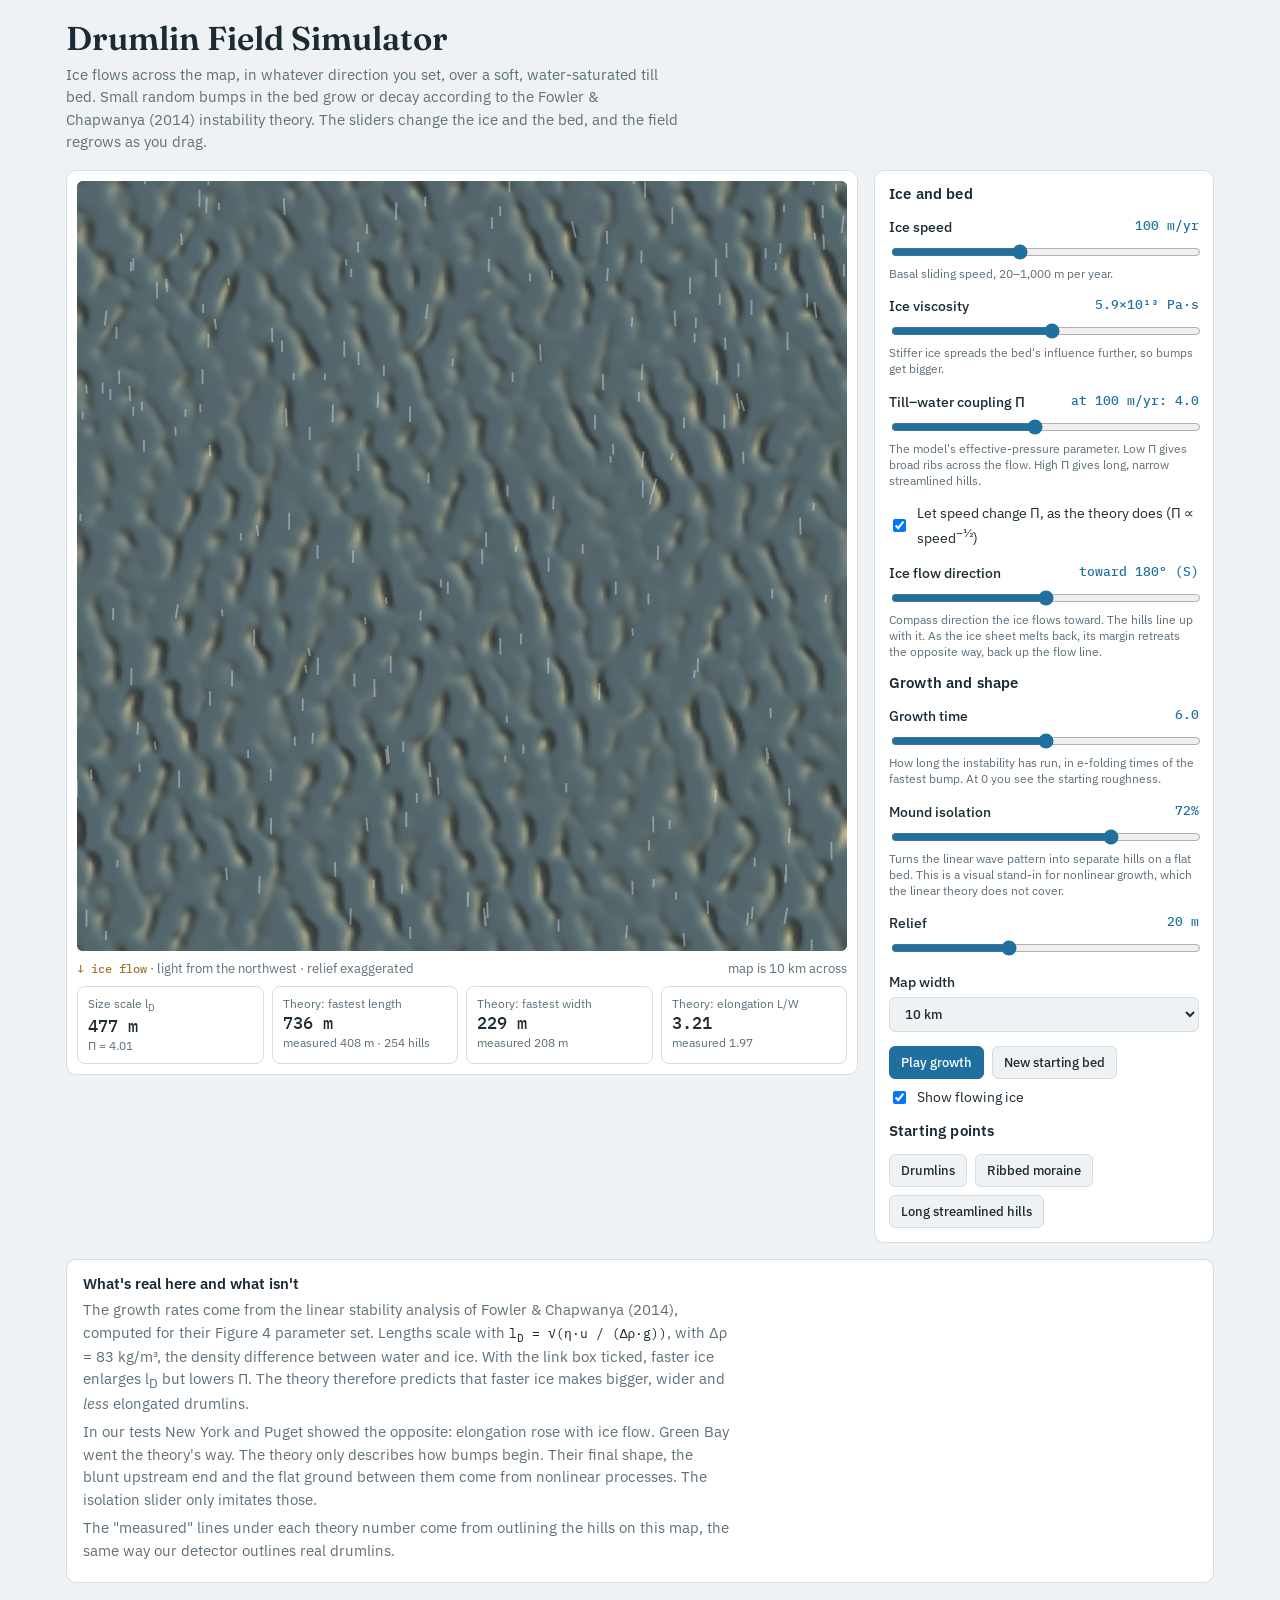
==== commit 651051d9: "Simulator: add an ice-flow-direction slider Bed growth, hill measurement and the flowing-ice overlay" ====
--- a/docs/sim/index.html
+++ b/docs/sim/index.html
@@ -59,7 +59,7 @@
 <main>
   <header>
     <h1>Drumlin Field Simulator</h1>
-    <p>Ice flows from the top of the map to the bottom over a soft, water-saturated till bed. Small random bumps in the bed grow or decay according to the Fowler &amp; Chapwanya (2014) instability theory. The sliders change the ice and the bed, and the field regrows as you drag.</p>
+    <p>Ice flows across the map, in whatever direction you set, over a soft, water-saturated till bed. Small random bumps in the bed grow or decay according to the Fowler &amp; Chapwanya (2014) instability theory. The sliders change the ice and the bed, and the field regrows as you drag.</p>
   </header>
 
   <div class="app">
@@ -69,7 +69,7 @@
         <canvas id="ice" aria-hidden="true"></canvas>
       </div>
       <div class="maprow">
-        <span><span class="flowtag">↓ ice flow</span> · light from the northwest · relief exaggerated</span>
+        <span><span class="flowtag"><span id="flowarrow" style="display:inline-block;transition:transform .1s">↓</span> ice flow</span> · light from the northwest · relief exaggerated</span>
         <span id="scalebar"></span>
       </div>
       <div class="stats">
@@ -98,6 +98,11 @@
         <small>The model's effective-pressure parameter. Low Π gives broad ribs across the flow. High Π gives long, narrow streamlined hills.</small>
       </div>
       <label class="check" for="link"><input id="link" type="checkbox" checked> <span>Let speed change Π, as the theory does (Π ∝ speed<sup>−½</sup>)</span></label>
+      <div class="ctl">
+        <label for="dir">Ice flow direction <output id="diro"></output></label>
+        <input id="dir" type="range" min="0" max="359" step="1" value="180">
+        <small>Compass direction the ice flows toward. The hills line up with it. As the ice sheet melts back, its margin retreats the opposite way, back up the flow line.</small>
+      </div>
 
       <h2>Growth and shape</h2>
       <div class="ctl">
@@ -190,7 +195,7 @@
   }
   // ---- state and controls
   const $ = id => document.getElementById(id);
-  const ctl = { u: $("u"), eta: $("eta"), pi: $("pi"), t: $("t"), iso: $("iso"), relief: $("relief"), size: $("size"), link: $("link"), showice: $("showice") };
+  const ctl = { dir: $("dir"), u: $("u"), eta: $("eta"), pi: $("pi"), t: $("t"), iso: $("iso"), relief: $("relief"), size: $("size"), link: $("link"), showice: $("showice") };
   const uOf = x => 20 * Math.pow(50, x), etaOf = x => 1e13 * Math.pow(30, x), piOf = x => Math.pow(20, x);
   const fmt = (m) => m >= 1000 ? (m / 1000).toFixed(m >= 10000 ? 0 : 1) + " km" : Math.round(m) + " m";
   let Z = new Float32Array(N * N), state = {};
@@ -198,7 +203,8 @@
     const u = uOf(+ctl.u.value), eta = etaOf(+ctl.eta.value), pi100 = piOf(+ctl.pi.value);
     const Pi = ctl.link.checked ? Math.min(Math.max(pi100 * Math.pow(u / 100, -0.5), 1), 20) : pi100;
     const lD = Math.sqrt(eta * (u / YR) / (DRHO * G0));
-    return { u, eta, pi100, Pi, lD, T: +ctl.t.value, iso: +ctl.iso.value, relief: +ctl.relief.value, Dm: +ctl.size.value };
+    const beta = +ctl.dir.value * Math.PI / 180;
+    return { beta, fx: Math.sin(beta), fy: -Math.cos(beta), u, eta, pi100, Pi, lD, T: +ctl.t.value, iso: +ctl.iso.value, relief: +ctl.relief.value, Dm: +ctl.size.value };
   }
   function labels(p) {
     $("uo").textContent = Math.round(p.u) + " m/yr";
@@ -207,6 +213,9 @@
     $("to").textContent = p.T.toFixed(1);
     $("isoo").textContent = Math.round(p.iso * 100) + "%";
     $("reliefo").textContent = p.relief + " m";
+    const deg = Math.round(p.beta * 180 / Math.PI), pts = ["N", "NNE", "NE", "ENE", "E", "ESE", "SE", "SSE", "S", "SSW", "SW", "WSW", "W", "WNW", "NW", "NNW"];
+    $("diro").textContent = "toward " + deg + "° (" + pts[Math.round(deg / 22.5) % 16] + ")";
+    $("flowarrow").style.transform = "rotate(" + (deg - 180) + "deg)";
   }
   function compute() {
     const p = params(); labels(p); state = p;
@@ -223,7 +232,7 @@
       for (let c = 0; c < N; c++) {
         const fx = c <= N / 2 ? c : c - N, kx = 2 * Math.PI * fx / p.Dm, idx = r * N + c;
         if (r === 0 && c === 0) { re[idx] = im[idx] = 0; continue; }
-        const g = lookup(Tb, Math.abs(ky) * p.lD, Math.abs(kx) * p.lD);
+        const g = lookup(Tb, Math.abs(kx * p.fx + ky * p.fy) * p.lD, Math.abs(kx * p.fy - ky * p.fx) * p.lD);   // along-flow and across-flow wavenumbers
         const kk = (kx * kx + ky * ky) * dx * dx, damp = Math.exp(-0.6 * kk) / (1 + 0.15 * kk * N);   // resolution limit + reddened start
         const m = Math.exp(Math.min(scale * g, 40)) * damp;
         re[idx] = base0r[idx] * m; im[idx] = base0i[idx] * m;
@@ -270,7 +279,8 @@
       if (edge || n < 5) continue;
       const mx = sx / n, my = sy / n, vx = sxx / n - mx * mx, vy = syy / n - my * my, cv = sxy / n - mx * my;
       const tr = vx + vy, det = vx * vy - cv * cv, l1 = tr / 2 + Math.sqrt(Math.max(tr * tr / 4 - det, 0)), l2 = Math.max(tr / 2 - Math.sqrt(Math.max(tr * tr / 4 - det, 0)), 0.08);
-      Lm.push(4 * Math.sqrt(Math.max(vy, 0.08)) * dx); Wm.push(4 * Math.sqrt(Math.max(vx, 0.08)) * dx);   // along-flow (y) and across-flow (x) extents
+      const va = p.fx * p.fx * vx + p.fy * p.fy * vy + 2 * p.fx * p.fy * cv, vc = p.fy * p.fy * vx + p.fx * p.fx * vy - 2 * p.fx * p.fy * cv;
+      Lm.push(4 * Math.sqrt(Math.max(va, 0.08)) * dx); Wm.push(4 * Math.sqrt(Math.max(vc, 0.08)) * dx);   // along-flow and across-flow extents
     }
     const med = a => { if (!a.length) return NaN; const b = a.slice().sort((x, y) => x - y); return b[(b.length / 2) | 0]; };
     const E = Lm.map((l, i) => l / Wm[i]);
@@ -285,7 +295,7 @@
   // ---- flowing ice overlay
   const icv = $("ice"), ictx = icv.getContext("2d"); let parts = [], last = 0;
   const reduce = window.matchMedia && window.matchMedia("(prefers-reduced-motion: reduce)").matches;
-  function sizeIce() { const r = icv.getBoundingClientRect(), d = window.devicePixelRatio || 1; icv.width = Math.round(r.width * d); icv.height = Math.round(r.height * d); parts = []; for (let i = 0; i < 150; i++) parts.push([Math.random(), Math.random(), Math.random()]); }
+  function sizeIce() { const r = icv.getBoundingClientRect(), d = window.devicePixelRatio || 1; icv.width = Math.round(r.width * d); icv.height = Math.round(r.height * d); parts = []; for (let i = 0; i < 220; i++) parts.push([Math.random(), Math.random(), Math.random()]); }
   function tick(ts) {
     const dt = Math.min((ts - last) / 1000, 0.05); last = ts;
     const W = icv.width, H = icv.height; ictx.clearRect(0, 0, W, H);
@@ -293,13 +303,20 @@
       ictx.fillStyle = "rgba(215,235,250,0.12)"; ictx.fillRect(0, 0, W, H);
       const spd = reduce ? 0 : 0.03 + 0.05 * Math.log10(state.u || 100), dx = 1 / N;
       ictx.strokeStyle = "rgba(240,250,255,0.38)"; ictx.lineWidth = Math.max(1, W / 420); ictx.beginPath();
+      const fx = state.fx ?? 0, fy = state.fy ?? 1, qx = -fy, qy = fx;
       for (const pt of parts) {
-        const c = Math.min(N - 2, Math.max(1, (pt[0] * N) | 0)), r = Math.min(N - 2, Math.max(1, (pt[1] * N) | 0)), i = r * N + c;
-        const gx = (Z[i + 1] - Z[i - 1]) / (state.relief || 1);
-        const vx = -gx * 0.4 * spd, vy = spd * (0.6 + 0.4 * pt[2]);
+        const inside = pt[0] >= 0 && pt[0] <= 1 && pt[1] >= 0 && pt[1] <= 1;
+        let vx = spd * (0.6 + 0.4 * pt[2]) * fx, vy = spd * (0.6 + 0.4 * pt[2]) * fy;
+        if (inside) {
+          const c = Math.min(N - 2, Math.max(1, (pt[0] * N) | 0)), r = Math.min(N - 2, Math.max(1, (pt[1] * N) | 0)), i = r * N + c;
+          const gx = (Z[i + 1] - Z[i - 1]) / (state.relief || 1), gy = (Z[i + N] - Z[i - N]) / (state.relief || 1);
+          const d = -(gx * qx + gy * qy) * 0.4 * spd; vx += d * qx; vy += d * qy;
+        }
         const x0 = pt[0] * W, y0 = pt[1] * H; pt[0] += vx * dt; pt[1] += vy * dt;
-        if (pt[1] > 1 || pt[0] < 0 || pt[0] > 1) { pt[0] = Math.random(); pt[1] = 0; }
-        const len = 5 + 9 * pt[2]; ictx.moveTo(x0, y0); ictx.lineTo(x0 - vx / spd * len * 0.3, y0 - len * (W / 600));
+        if ((pt[0] - 0.5) * fx + (pt[1] - 0.5) * fy > 0.75) { const t = Math.random() - 0.5; pt[0] = 0.5 - 0.72 * fx + 1.5 * t * qx; pt[1] = 0.5 - 0.72 * fy + 1.5 * t * qy; continue; }
+        if (!inside) continue;
+        const vm = Math.hypot(vx, vy) || 1, len = (5 + 9 * pt[2]) * (W / 600);
+        ictx.moveTo(x0, y0); ictx.lineTo(x0 - vx / vm * len, y0 - vy / vm * len);
       }
       ictx.stroke();
     }
@@ -307,7 +324,7 @@
   }
   // ---- wiring
   let pending = false; function schedule() { if (!pending) { pending = true; requestAnimationFrame(() => { pending = false; compute(); }); } }
-  ["u", "eta", "pi", "t", "iso", "relief"].forEach(k => ctl[k].addEventListener("input", schedule));
+  ["dir", "u", "eta", "pi", "t", "iso", "relief"].forEach(k => ctl[k].addEventListener("input", schedule));
   ctl.size.addEventListener("change", schedule); ctl.link.addEventListener("change", schedule);
   $("seed").addEventListener("click", () => { seed = (Math.random() * 1e9) | 0; newBase(); schedule(); });
   let playing = null;
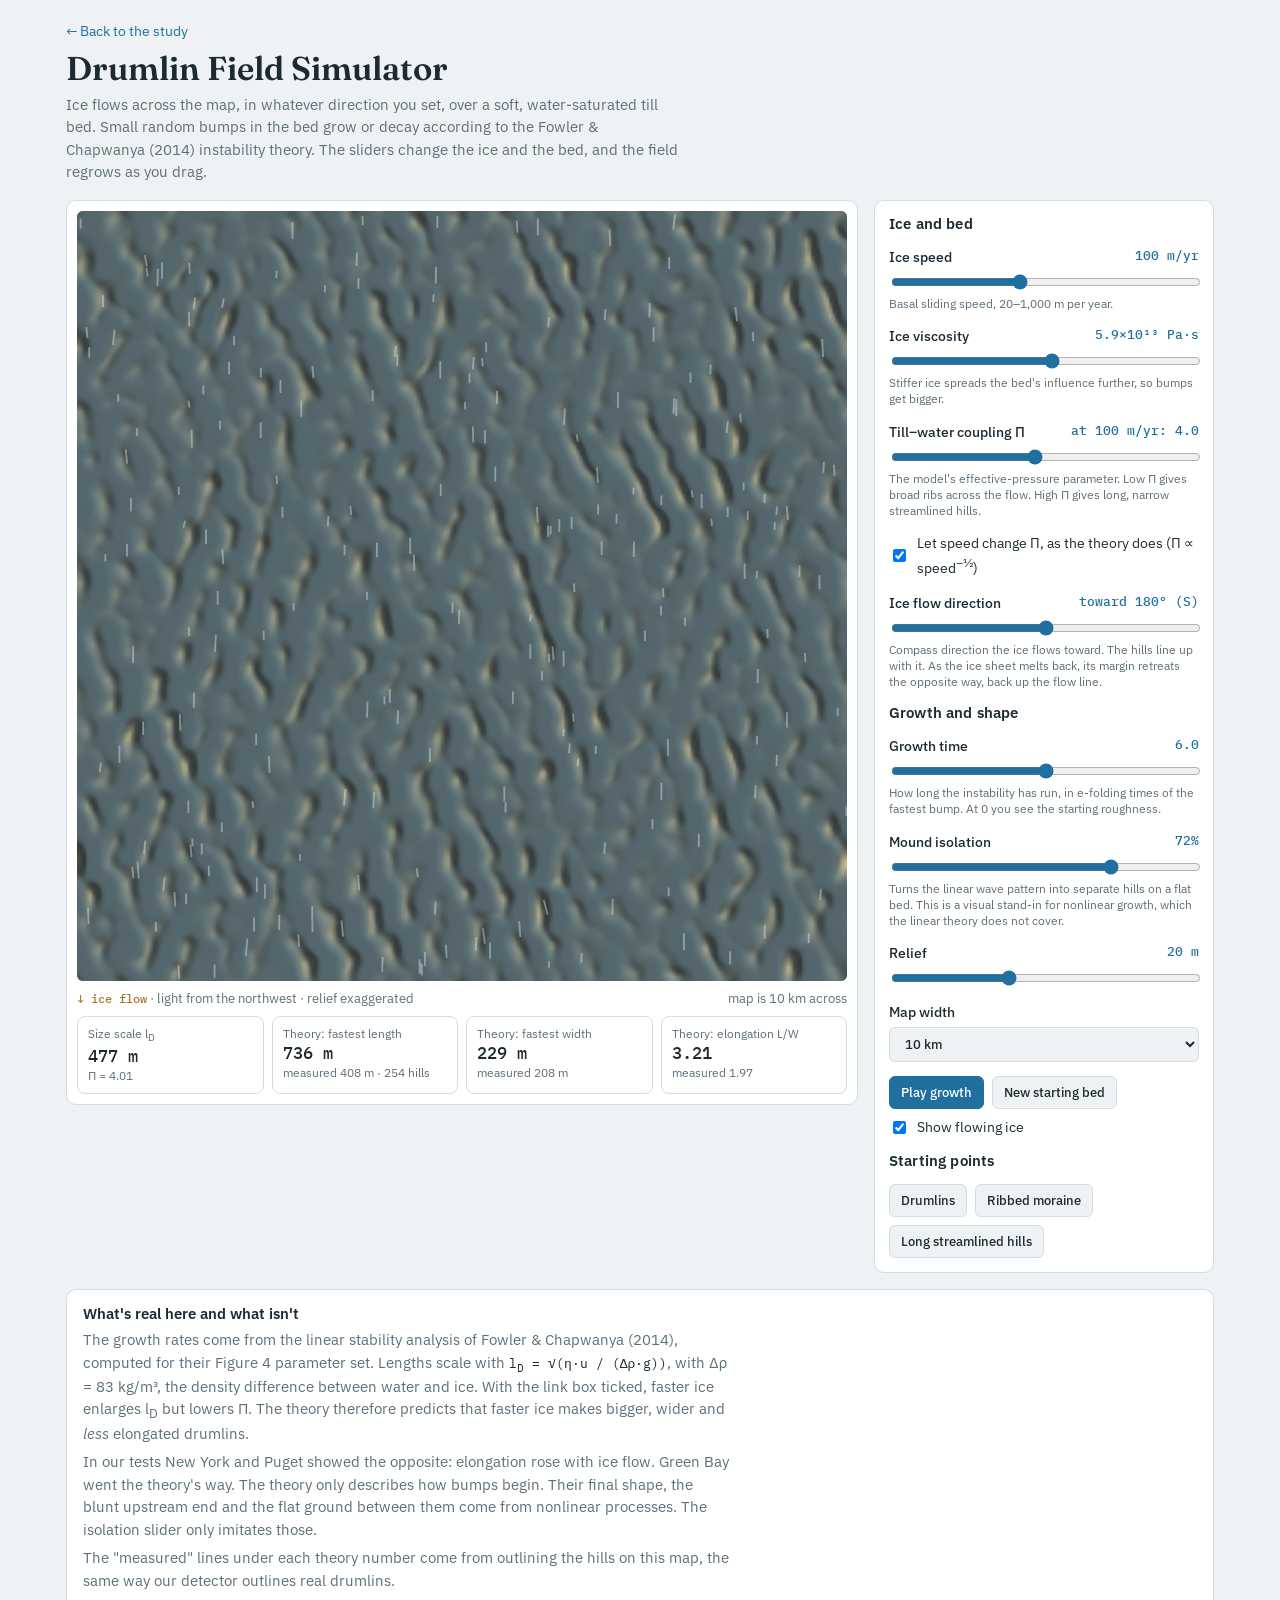
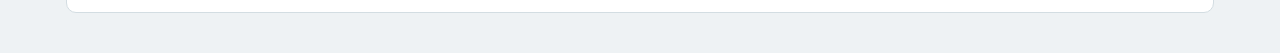
==== commit 5ee954c7: "Revise after review: unbiased classifier, rerun tests, corrected claims, site fixes - Retrain classi" ====
--- a/docs/sim/index.html
+++ b/docs/sim/index.html
@@ -53,11 +53,23 @@
 .notes p{margin:6px 0;max-width:72ch;color:var(--muted)}
 .notes code{font-family:var(--mono);font-size:13px;color:var(--ink)}
 .flowtag{font:500 12px var(--mono);color:var(--till)}
+.back{display:inline-block;margin-bottom:8px;font-size:14px;color:var(--accent);text-decoration:none}
+.embedded .back{display:none}
+@media (pointer:coarse){input[type=range]{height:32px} button,select{min-height:44px;padding:10px 14px}}
+@media (max-width:860px){
+  .embedded .mapcard{position:sticky;top:0;z-index:5;box-shadow:0 6px 14px rgba(0,0,0,.18)}
+  .embedded .mapwrap{max-width:min(100%,42vh);margin:0 auto}
+  .embedded .stats .s{display:none}
+  .embedded header p{display:none}
+}
 </style>
 </head>
 <body>
+<script>if (window.self !== window.top) document.documentElement.classList.add("embedded");
+window.addEventListener("message", function (e) { if (e.data && e.data.theme) document.documentElement.dataset.theme = e.data.theme; });</script>
 <main>
   <header>
+    <a class="back" href="../" target="_top">← Back to the study</a>
     <h1>Drumlin Field Simulator</h1>
     <p>Ice flows across the map, in whatever direction you set, over a soft, water-saturated till bed. Small random bumps in the bed grow or decay according to the Fowler &amp; Chapwanya (2014) instability theory. The sliders change the ice and the bed, and the field regrows as you drag.</p>
   </header>
